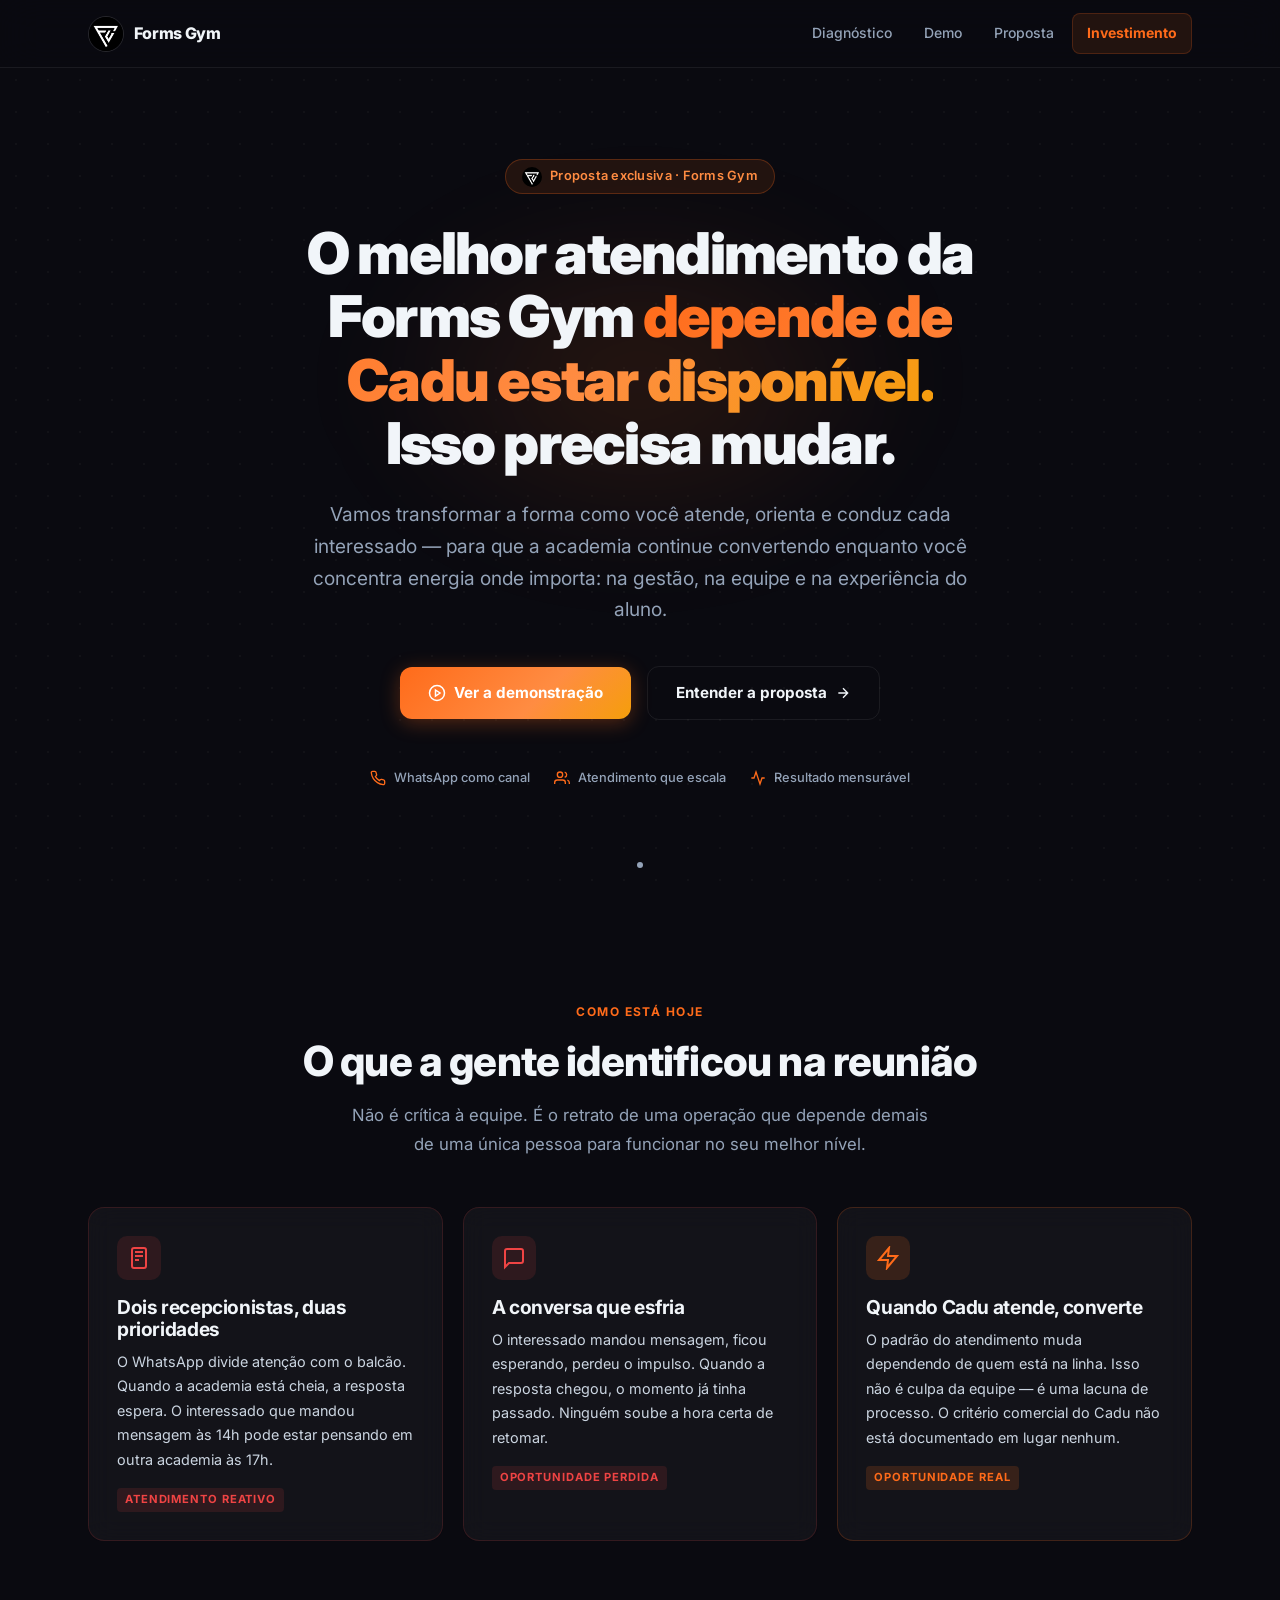
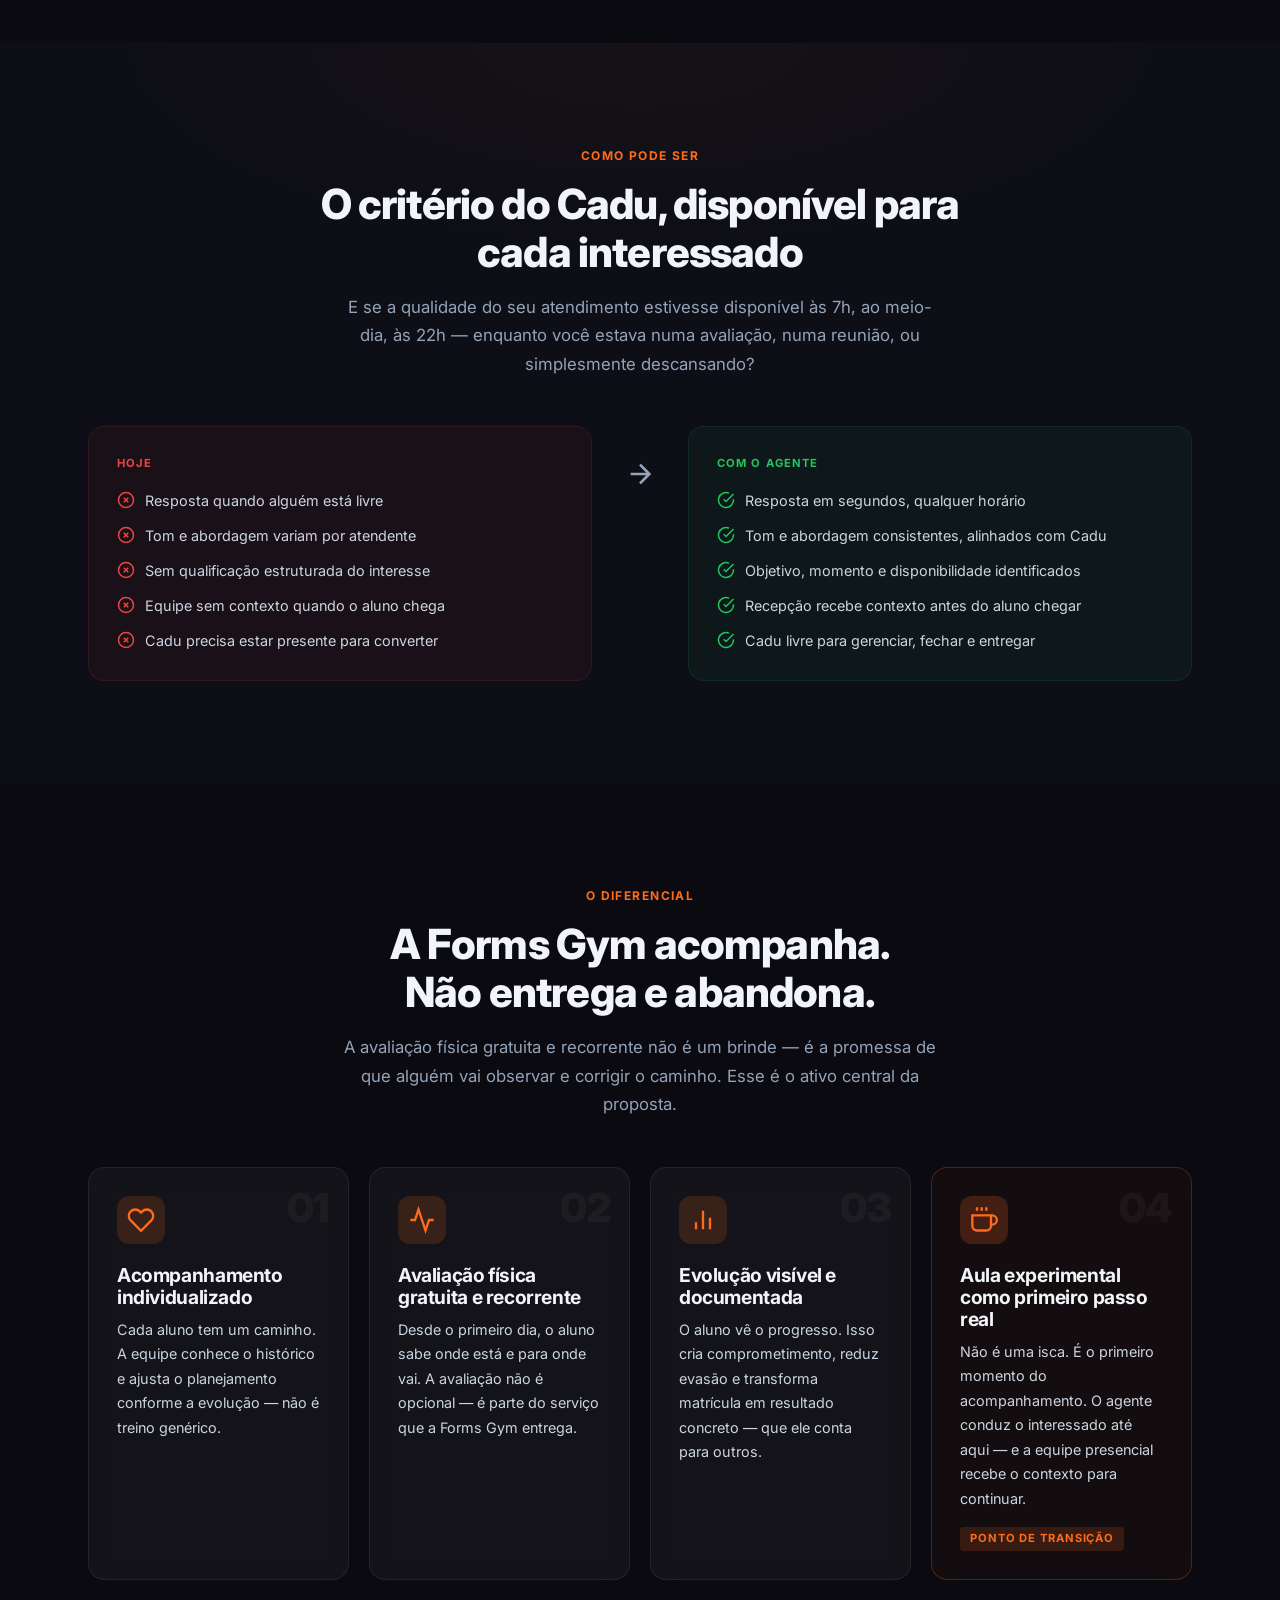
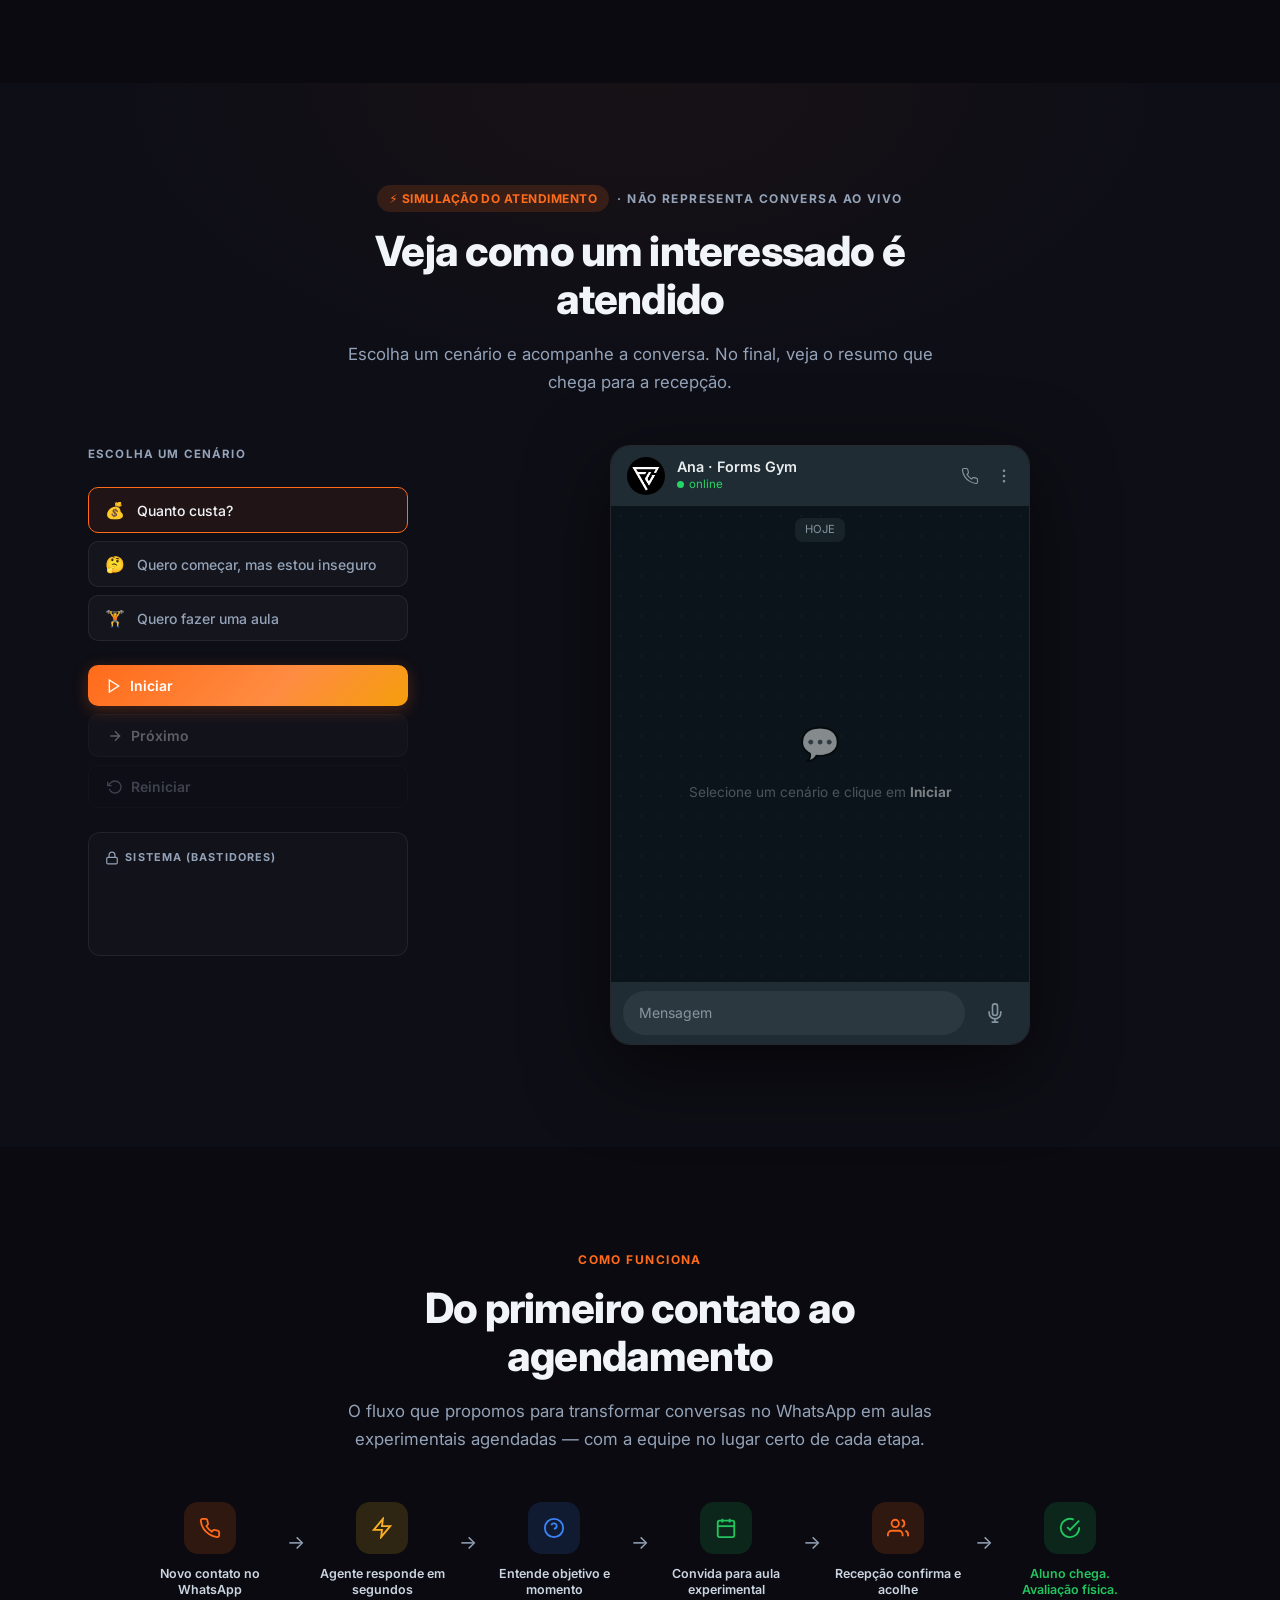
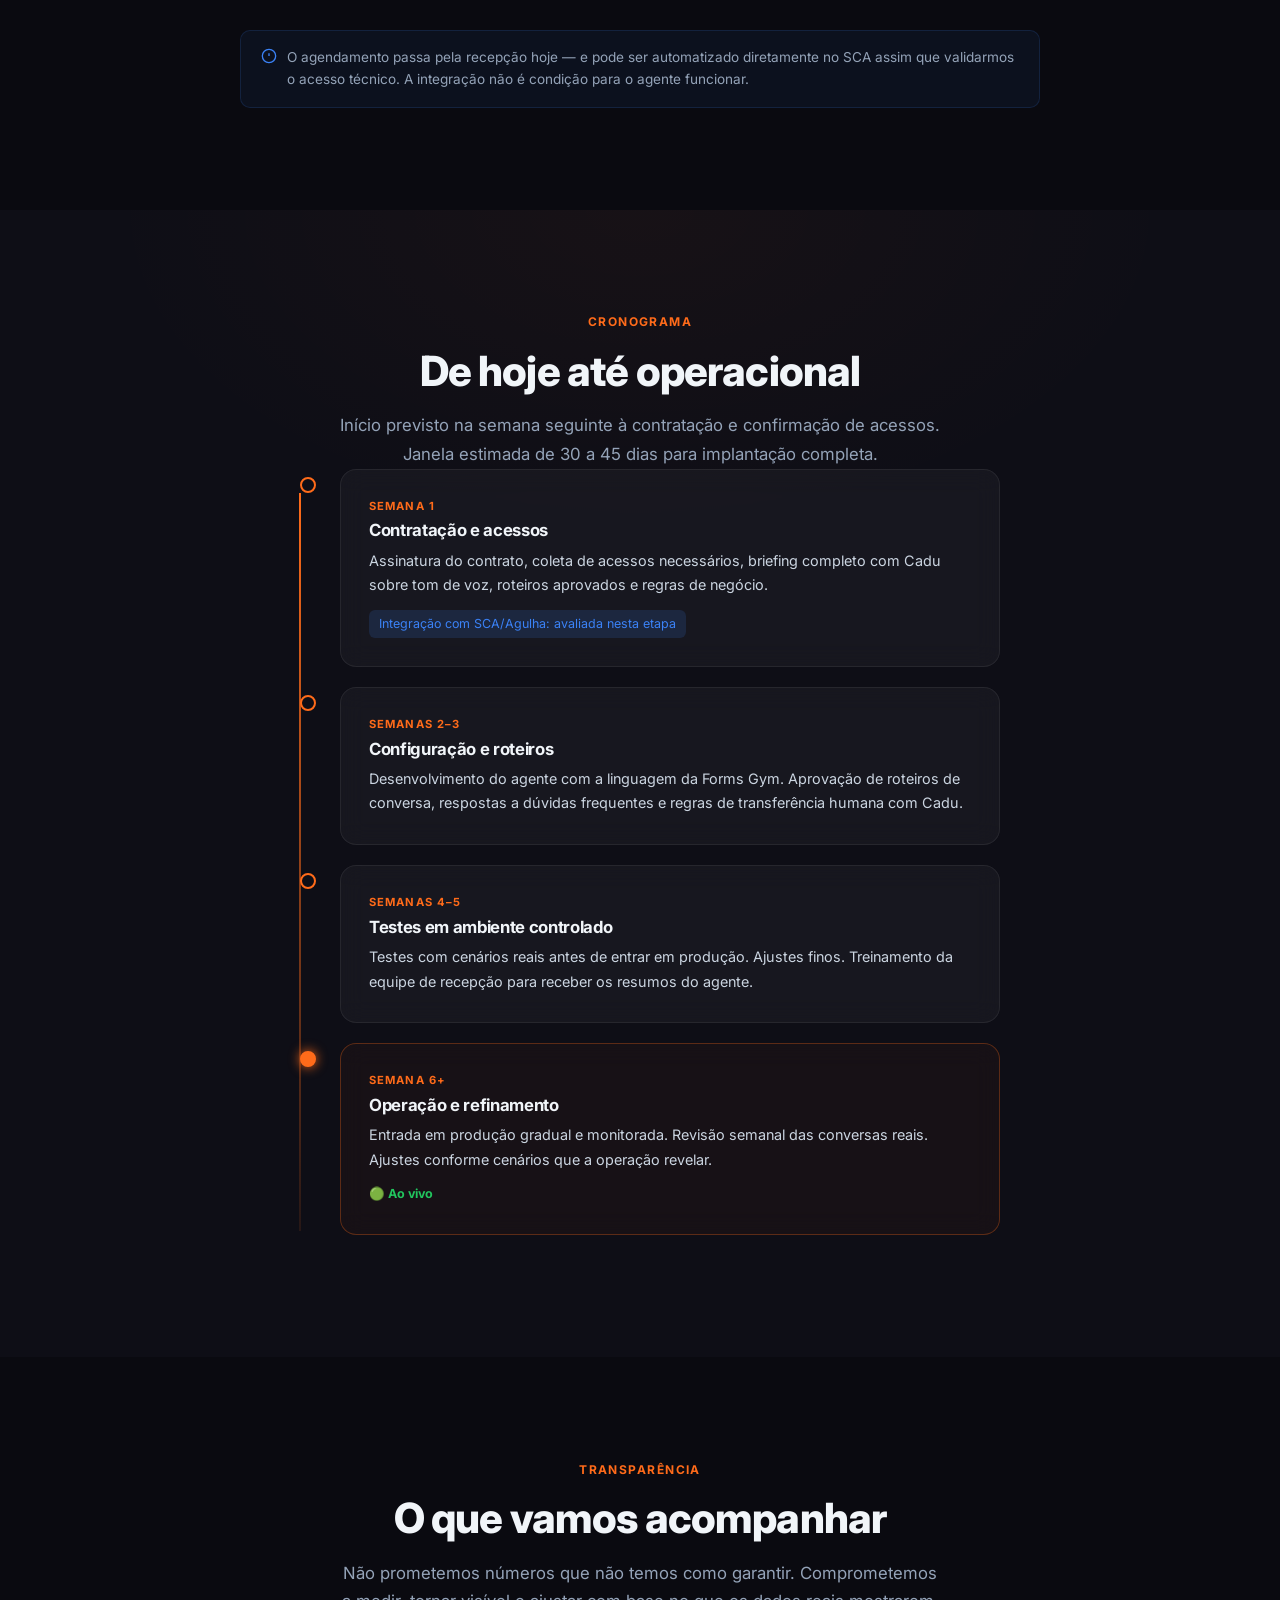
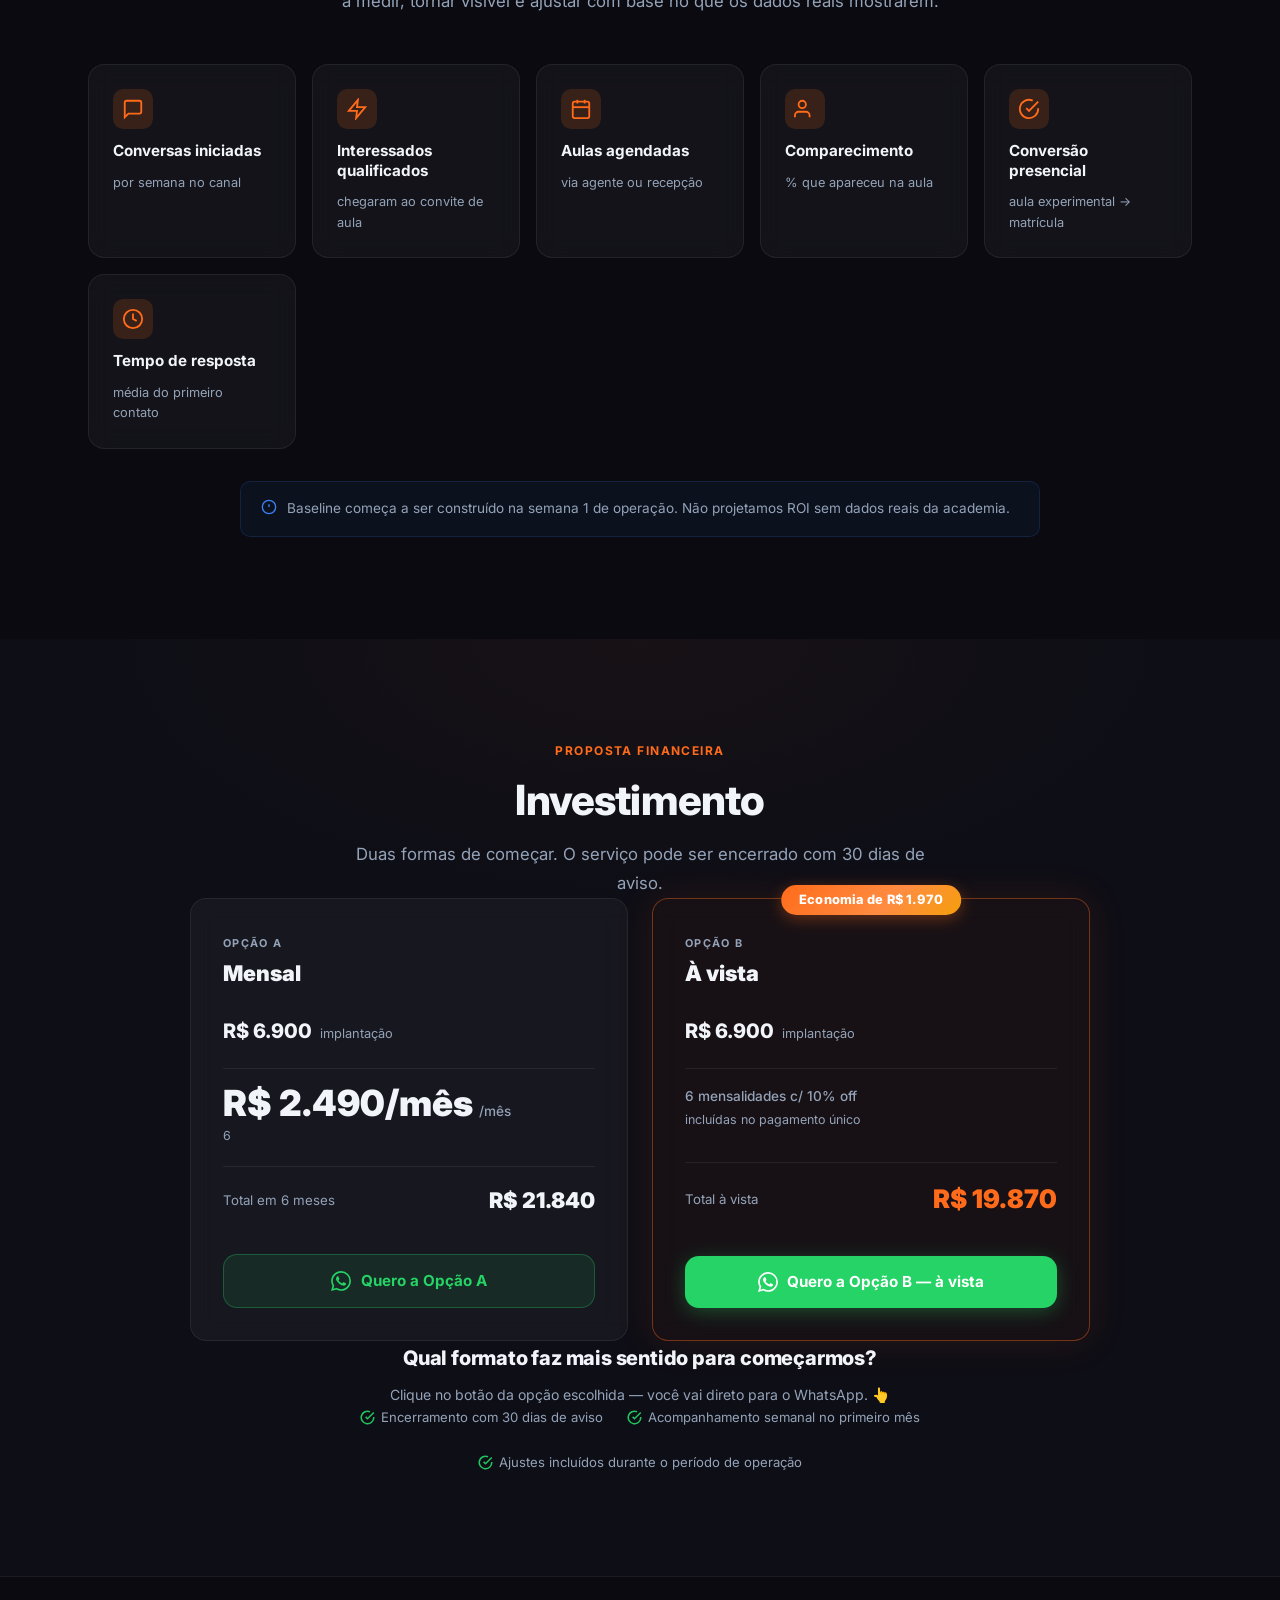
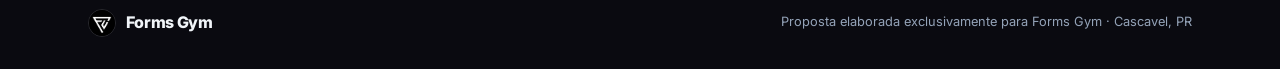
==== index.html @ cc251363 "feat: proposta comercial Forms Gym — landing page com demo interativa e modo apresentador" ====
<!DOCTYPE html>
<html lang="pt-BR">
<head>
  <meta charset="UTF-8">
  <meta name="viewport" content="width=device-width, initial-scale=1.0">
  <title>Forms Gym — Atendimento Inteligente no WhatsApp</title>
  <link rel="preconnect" href="https://fonts.googleapis.com">
  <link rel="preconnect" href="https://fonts.gstatic.com" crossorigin>
  <link href="https://fonts.googleapis.com/css2?family=Inter:wght@400;500;600;700;800;900&display=swap" rel="stylesheet">
  <link rel="stylesheet" href="style.css">
</head>
<body>

<!-- ───────────── PRESENTER PANEL ───────────── -->
<aside id="presenter-panel" aria-label="Notas do apresentador" role="complementary">
  <div class="presenter-header">
    <span class="presenter-badge">Modo Apresentador</span>
    <kbd>P</kbd> para fechar
  </div>
  <div class="presenter-body">
    <div class="pnote" data-section="hero">
      <h4>Hero</h4>
      <p>Deixe Cadu ler em silêncio. A abertura deve provocar reconhecimento, não desconforto. Se ele concordar com a cabeça, avance. Se ele franzir o cenho, pergunte: "Isso não soa familiar?"</p>
    </div>
    <div class="pnote" data-section="diagnostico">
      <h4>Diagnóstico</h4>
      <p>Não aponte falha na equipe — aponte dependência sistêmica. Pergunte: <em>"Quando você não está, como o WhatsApp costuma ser respondido?"</em></p>
    </div>
    <div class="pnote" data-section="visao">
      <h4>Visão</h4>
      <p>Mostre o contraste. Diga: <em>"Isso é o que acontece hoje. E é o que propomos colocar no lugar."</em> Pause antes de rolar para baixo.</p>
    </div>
    <div class="pnote" data-section="metodo">
      <h4>Método Forms Gym</h4>
      <p>Reforce o diferencial que ele próprio mencionou: "pegar na mão". Diga: <em>"A avaliação física gratuita é um ponto que muito diferencia vocês. A demo vai mostrar como isso aparece no atendimento."</em></p>
    </div>
    <div class="pnote" data-section="demo">
      <h4>Demo Interativa</h4>
      <p>Peça a Cadu para escolher o cenário. Deixe ele clicar em "Iniciar". Use "Próximo" para avançar no ritmo da conversa. Ao final, mostre o painel de resumo e explique: <em>"Isso é o que chega para a recepcionista."</em></p>
    </div>
    <div class="pnote" data-section="operacao">
      <h4>Operação</h4>
      <p>Deixe claro: o agendamento confirmatório ainda passa pela equipe hoje. A integração com SCA vem depois da validação técnica. Não prometa automação antes de verificar os acessos.</p>
    </div>
    <div class="pnote" data-section="implementacao">
      <h4>Implementação</h4>
      <p>Mostre que há um processo, não uma promessa vaga. Se Cadu perguntar sobre prazo, reforce: <em>"Início previsto para a semana seguinte à contratação e acessos confirmados."</em></p>
    </div>
    <div class="pnote" data-section="medicao">
      <h4>Medição</h4>
      <p>Diga: <em>"A gente não inventa baseline. Começamos a construir os dados na semana 1 de operação. O que importa é que você vai enxergar o movimento."</em></p>
    </div>
    <div class="pnote" data-section="investimento">
      <h4>Investimento</h4>
      <p>Apresente as duas opções e PARE. Deixe Cadu escolher. Não empurre a opção B se ele não tiver inclinação. A pergunta de fechamento está na tela — deixe ela trabalhar. Não adicione palavras.</p>
    </div>
  </div>
</aside>

<!-- ───────────── NAV ───────────── -->
<nav id="main-nav" role="navigation" aria-label="Navegação principal">
  <div class="nav-inner">
    <a href="#hero" class="nav-logo" aria-label="Forms Gym">
      <img src="formsgym-logo.jpg" alt="Forms Gym" class="logo-img">
      <span class="logo-name">Forms Gym</span>
    </a>
    <ul class="nav-links">
      <li><a href="#diagnostico">Diagnóstico</a></li>
      <li><a href="#demo">Demo</a></li>
      <li><a href="#operacao">Proposta</a></li>
      <li><a href="#investimento" class="nav-cta">Investimento</a></li>
    </ul>
    <!-- presenter toggle removed; accessible via ?backstage=1 -->
  </div>
</nav>

<!-- ───────────── HERO ───────────── -->
<section id="hero" class="section-hero">
  <div class="hero-bg-grid" aria-hidden="true"></div>
  <div class="hero-glow" aria-hidden="true"></div>
  <div class="container">
    <div class="hero-content reveal">
      <div class="hero-pill">
        <img src="formsgym-logo.jpg" alt="" class="pill-logo" aria-hidden="true">
        Proposta exclusiva · Forms Gym
      </div>
      <h1 class="hero-title">
        O melhor atendimento da Forms Gym
        <span class="text-gradient">depende de Cadu estar disponível.</span>
        <br>Isso precisa mudar.
      </h1>
      <p class="hero-subtitle">
        Vamos transformar a forma como você atende, orienta e conduz cada interessado — para que a academia continue convertendo enquanto você concentra energia onde importa: na gestão, na equipe e na experiência do aluno.
      </p>
      <div class="hero-actions">
        <a href="#demo" class="btn btn-primary">
          <svg width="18" height="18" viewBox="0 0 24 24" fill="none" stroke="currentColor" stroke-width="2" aria-hidden="true"><circle cx="12" cy="12" r="10"/><polygon points="10,8 16,12 10,16"/></svg>
          Ver a demonstração
        </a>
        <a href="#operacao" class="btn btn-ghost">
          Entender a proposta
          <svg width="16" height="16" viewBox="0 0 24 24" fill="none" stroke="currentColor" stroke-width="2" aria-hidden="true"><path d="M5 12h14M12 5l7 7-7 7"/></svg>
        </a>
      </div>
      <div class="hero-trust">
        <div class="trust-item">
          <svg width="16" height="16" viewBox="0 0 24 24" fill="none" stroke="currentColor" stroke-width="2" aria-hidden="true"><path d="M22 16.92v3a2 2 0 01-2.18 2 19.79 19.79 0 01-8.63-3.07A19.5 19.5 0 015 12.84a19.79 19.79 0 01-3.07-8.67A2 2 0 014.11 2h3a2 2 0 012 1.72 12.84 12.84 0 00.7 2.81 2 2 0 01-.45 2.11L8.09 9.91a16 16 0 006 6l1.27-1.27a2 2 0 012.11-.45 12.84 12.84 0 002.81.7A2 2 0 0122 16.92z"/></svg>
          WhatsApp como canal
        </div>
        <div class="trust-item">
          <svg width="16" height="16" viewBox="0 0 24 24" fill="none" stroke="currentColor" stroke-width="2" aria-hidden="true"><path d="M17 21v-2a4 4 0 00-4-4H5a4 4 0 00-4 4v2"/><circle cx="9" cy="7" r="4"/><path d="M23 21v-2a4 4 0 00-3-3.87M16 3.13a4 4 0 010 7.75"/></svg>
          Atendimento que escala
        </div>
        <div class="trust-item">
          <svg width="16" height="16" viewBox="0 0 24 24" fill="none" stroke="currentColor" stroke-width="2" aria-hidden="true"><polyline points="22 12 18 12 15 21 9 3 6 12 2 12"/></svg>
          Resultado mensurável
        </div>
      </div>
    </div>
  </div>
  <a href="#diagnostico" class="scroll-indicator" aria-label="Rolar para próxima seção">
    <span class="scroll-dot"></span>
  </a>
</section>

<!-- ───────────── DIAGNÓSTICO ───────────── -->
<section id="diagnostico" class="section">
  <div class="container">
    <div class="section-header reveal">
      <div class="section-label">Como está hoje</div>
      <h2>O que a gente identificou na reunião</h2>
      <p class="section-sub">Não é crítica à equipe. É o retrato de uma operação que depende demais de uma única pessoa para funcionar no seu melhor nível.</p>
    </div>
    <div class="cards-grid-3 mt-12">
      <div class="glass-card card-pain reveal">
        <div class="card-icon card-icon-warn">
          <svg width="24" height="24" viewBox="0 0 24 24" fill="none" stroke="currentColor" stroke-width="2" aria-hidden="true"><rect x="5" y="2" width="14" height="20" rx="2"/><path d="M12 18h.01"/><path d="M8 6h8M8 10h8M8 14h4"/></svg>
        </div>
        <h3>Dois recepcionistas, duas prioridades</h3>
        <p>O WhatsApp divide atenção com o balcão. Quando a academia está cheia, a resposta espera. O interessado que mandou mensagem às 14h pode estar pensando em outra academia às 17h.</p>
        <div class="card-signal">Atendimento reativo</div>
      </div>
      <div class="glass-card card-pain reveal" style="--reveal-delay: 0.1s">
        <div class="card-icon card-icon-warn">
          <svg width="24" height="24" viewBox="0 0 24 24" fill="none" stroke="currentColor" stroke-width="2" aria-hidden="true"><path d="M21 15a2 2 0 01-2 2H7l-4 4V5a2 2 0 012-2h14a2 2 0 012 2z"/></svg>
        </div>
        <h3>A conversa que esfria</h3>
        <p>O interessado mandou mensagem, ficou esperando, perdeu o impulso. Quando a resposta chegou, o momento já tinha passado. Ninguém soube a hora certa de retomar.</p>
        <div class="card-signal">Oportunidade perdida</div>
      </div>
      <div class="glass-card card-highlight reveal" style="--reveal-delay: 0.2s">
        <div class="card-icon card-icon-energy">
          <svg width="24" height="24" viewBox="0 0 24 24" fill="none" stroke="currentColor" stroke-width="2" aria-hidden="true"><polygon points="13 2 3 14 12 14 11 22 21 10 12 10 13 2"/></svg>
        </div>
        <h3>Quando Cadu atende, converte</h3>
        <p>O padrão do atendimento muda dependendo de quem está na linha. Isso não é culpa da equipe — é uma lacuna de processo. O critério comercial do Cadu não está documentado em lugar nenhum.</p>
        <div class="card-signal card-signal-energy">Oportunidade real</div>
      </div>
    </div>
  </div>
</section>

<!-- ───────────── VISÃO DESEJADA ───────────── -->
<section id="visao" class="section section-alt">
  <div class="container">
    <div class="section-header reveal">
      <div class="section-label">Como pode ser</div>
      <h2>O critério do Cadu, disponível para cada interessado</h2>
      <p class="section-sub">E se a qualidade do seu atendimento estivesse disponível às 7h, ao meio-dia, às 22h — enquanto você estava numa avaliação, numa reunião, ou simplesmente descansando?</p>
    </div>
    <div class="before-after reveal mt-12">
      <div class="ba-col ba-before">
        <div class="ba-label ba-label-before">Hoje</div>
        <ul class="ba-list">
          <li>
            <svg class="ba-icon-x" width="18" height="18" viewBox="0 0 24 24" fill="none" stroke="currentColor" stroke-width="2"><circle cx="12" cy="12" r="10"/><path d="M15 9l-6 6M9 9l6 6"/></svg>
            Resposta quando alguém está livre
          </li>
          <li>
            <svg class="ba-icon-x" width="18" height="18" viewBox="0 0 24 24" fill="none" stroke="currentColor" stroke-width="2"><circle cx="12" cy="12" r="10"/><path d="M15 9l-6 6M9 9l6 6"/></svg>
            Tom e abordagem variam por atendente
          </li>
          <li>
            <svg class="ba-icon-x" width="18" height="18" viewBox="0 0 24 24" fill="none" stroke="currentColor" stroke-width="2"><circle cx="12" cy="12" r="10"/><path d="M15 9l-6 6M9 9l6 6"/></svg>
            Sem qualificação estruturada do interesse
          </li>
          <li>
            <svg class="ba-icon-x" width="18" height="18" viewBox="0 0 24 24" fill="none" stroke="currentColor" stroke-width="2"><circle cx="12" cy="12" r="10"/><path d="M15 9l-6 6M9 9l6 6"/></svg>
            Equipe sem contexto quando o aluno chega
          </li>
          <li>
            <svg class="ba-icon-x" width="18" height="18" viewBox="0 0 24 24" fill="none" stroke="currentColor" stroke-width="2"><circle cx="12" cy="12" r="10"/><path d="M15 9l-6 6M9 9l6 6"/></svg>
            Cadu precisa estar presente para converter
          </li>
        </ul>
      </div>
      <div class="ba-divider" aria-hidden="true">
        <svg width="32" height="32" viewBox="0 0 24 24" fill="none" stroke="currentColor" stroke-width="2"><path d="M5 12h14M12 5l7 7-7 7"/></svg>
      </div>
      <div class="ba-col ba-after">
        <div class="ba-label ba-label-after">Com o agente</div>
        <ul class="ba-list">
          <li>
            <svg class="ba-icon-check" width="18" height="18" viewBox="0 0 24 24" fill="none" stroke="currentColor" stroke-width="2"><path d="M22 11.08V12a10 10 0 11-5.93-9.14"/><polyline points="22 4 12 14.01 9 11.01"/></svg>
            Resposta em segundos, qualquer horário
          </li>
          <li>
            <svg class="ba-icon-check" width="18" height="18" viewBox="0 0 24 24" fill="none" stroke="currentColor" stroke-width="2"><path d="M22 11.08V12a10 10 0 11-5.93-9.14"/><polyline points="22 4 12 14.01 9 11.01"/></svg>
            Tom e abordagem consistentes, alinhados com Cadu
          </li>
          <li>
            <svg class="ba-icon-check" width="18" height="18" viewBox="0 0 24 24" fill="none" stroke="currentColor" stroke-width="2"><path d="M22 11.08V12a10 10 0 11-5.93-9.14"/><polyline points="22 4 12 14.01 9 11.01"/></svg>
            Objetivo, momento e disponibilidade identificados
          </li>
          <li>
            <svg class="ba-icon-check" width="18" height="18" viewBox="0 0 24 24" fill="none" stroke="currentColor" stroke-width="2"><path d="M22 11.08V12a10 10 0 11-5.93-9.14"/><polyline points="22 4 12 14.01 9 11.01"/></svg>
            Recepção recebe contexto antes do aluno chegar
          </li>
          <li>
            <svg class="ba-icon-check" width="18" height="18" viewBox="0 0 24 24" fill="none" stroke="currentColor" stroke-width="2"><path d="M22 11.08V12a10 10 0 11-5.93-9.14"/><polyline points="22 4 12 14.01 9 11.01"/></svg>
            Cadu livre para gerenciar, fechar e entregar
          </li>
        </ul>
      </div>
    </div>
  </div>
</section>

<!-- ───────────── MÉTODO FORMS GYM ───────────── -->
<section id="metodo" class="section">
  <div class="container">
    <div class="section-header reveal">
      <div class="section-label">O diferencial</div>
      <h2>A Forms Gym acompanha.<br>Não entrega e abandona.</h2>
      <p class="section-sub">A avaliação física gratuita e recorrente não é um brinde — é a promessa de que alguém vai observar e corrigir o caminho. Esse é o ativo central da proposta.</p>
    </div>
    <div class="cards-grid-4 mt-12">
      <div class="glass-card method-card reveal">
        <div class="method-number">01</div>
        <div class="method-icon">
          <svg width="28" height="28" viewBox="0 0 24 24" fill="none" stroke="currentColor" stroke-width="2" aria-hidden="true"><path d="M20.84 4.61a5.5 5.5 0 00-7.78 0L12 5.67l-1.06-1.06a5.5 5.5 0 00-7.78 7.78l1.06 1.06L12 21.23l7.78-7.78 1.06-1.06a5.5 5.5 0 000-7.78z"/></svg>
        </div>
        <h3>Acompanhamento individualizado</h3>
        <p>Cada aluno tem um caminho. A equipe conhece o histórico e ajusta o planejamento conforme a evolução — não é treino genérico.</p>
      </div>
      <div class="glass-card method-card reveal" style="--reveal-delay: 0.1s">
        <div class="method-number">02</div>
        <div class="method-icon">
          <svg width="28" height="28" viewBox="0 0 24 24" fill="none" stroke="currentColor" stroke-width="2" aria-hidden="true"><polyline points="22 12 18 12 15 21 9 3 6 12 2 12"/></svg>
        </div>
        <h3>Avaliação física gratuita e recorrente</h3>
        <p>Desde o primeiro dia, o aluno sabe onde está e para onde vai. A avaliação não é opcional — é parte do serviço que a Forms Gym entrega.</p>
      </div>
      <div class="glass-card method-card reveal" style="--reveal-delay: 0.2s">
        <div class="method-number">03</div>
        <div class="method-icon">
          <svg width="28" height="28" viewBox="0 0 24 24" fill="none" stroke="currentColor" stroke-width="2" aria-hidden="true"><line x1="18" y1="20" x2="18" y2="10"/><line x1="12" y1="20" x2="12" y2="4"/><line x1="6" y1="20" x2="6" y2="14"/></svg>
        </div>
        <h3>Evolução visível e documentada</h3>
        <p>O aluno vê o progresso. Isso cria comprometimento, reduz evasão e transforma matrícula em resultado concreto — que ele conta para outros.</p>
      </div>
      <div class="glass-card method-card method-card-featured reveal" style="--reveal-delay: 0.3s">
        <div class="method-number">04</div>
        <div class="method-icon">
          <svg width="28" height="28" viewBox="0 0 24 24" fill="none" stroke="currentColor" stroke-width="2" aria-hidden="true"><path d="M18 8h1a4 4 0 010 8h-1"/><path d="M2 8h16v9a4 4 0 01-4 4H6a4 4 0 01-4-4V8z"/><line x1="6" y1="1" x2="6" y2="4"/><line x1="10" y1="1" x2="10" y2="4"/><line x1="14" y1="1" x2="14" y2="4"/></svg>
        </div>
        <h3>Aula experimental como primeiro passo real</h3>
        <p>Não é uma isca. É o primeiro momento do acompanhamento. O agente conduz o interessado até aqui — e a equipe presencial recebe o contexto para continuar.</p>
        <div class="method-tag">Ponto de transição</div>
      </div>
    </div>
  </div>
</section>

<!-- ───────────── DEMO INTERATIVA ───────────── -->
<section id="demo" class="section section-alt">
  <div class="container">
    <div class="section-header reveal">
      <div class="section-label demo-label">
        <span class="demo-badge">⚡ Simulação do atendimento</span>
        <span class="demo-disclaimer">· não representa conversa ao vivo</span>
      </div>
      <h2>Veja como um interessado é atendido</h2>
      <p class="section-sub">Escolha um cenário e acompanhe a conversa. No final, veja o resumo que chega para a recepção.</p>
    </div>

    <div class="demo-wrapper reveal mt-12">
      <!-- Left: Controls -->
      <div class="demo-controls">
        <div class="demo-scenarios-label">Escolha um cenário</div>
        <div class="demo-scenario-tabs" role="tablist" aria-label="Cenários de demonstração">
          <button class="scenario-tab active" data-scenario="preco" role="tab" aria-selected="true" aria-controls="chat-area">
            <span class="tab-icon">💰</span>
            <span class="tab-text">Quanto custa?</span>
          </button>
          <button class="scenario-tab" data-scenario="inseguro" role="tab" aria-selected="false" aria-controls="chat-area">
            <span class="tab-icon">🤔</span>
            <span class="tab-text">Quero começar, mas estou inseguro</span>
          </button>
          <button class="scenario-tab" data-scenario="aula" role="tab" aria-selected="false" aria-controls="chat-area">
            <span class="tab-icon">🏋️</span>
            <span class="tab-text">Quero fazer uma aula</span>
          </button>
        </div>

        <div class="demo-play-controls">
          <button id="btn-play" class="demo-btn demo-btn-primary" aria-label="Iniciar demonstração">
            <svg width="16" height="16" viewBox="0 0 24 24" fill="none" stroke="currentColor" stroke-width="2" aria-hidden="true"><polygon points="5 3 19 12 5 21 5 3"/></svg>
            Iniciar
          </button>
          <button id="btn-step" class="demo-btn demo-btn-secondary" aria-label="Próxima mensagem" disabled>
            <svg width="16" height="16" viewBox="0 0 24 24" fill="none" stroke="currentColor" stroke-width="2" aria-hidden="true"><path d="M5 12h14M12 5l7 7-7 7"/></svg>
            Próximo
          </button>
          <button id="btn-reset" class="demo-btn demo-btn-ghost" aria-label="Reiniciar demonstração" disabled>
            <svg width="16" height="16" viewBox="0 0 24 24" fill="none" stroke="currentColor" stroke-width="2" aria-hidden="true"><polyline points="1 4 1 10 7 10"/><path d="M3.51 15a9 9 0 102.13-9.36L1 10"/></svg>
            Reiniciar
          </button>
        </div>

        <!-- Backstage tags -->
        <div class="backstage-panel">
          <div class="backstage-title">
            <svg width="14" height="14" viewBox="0 0 24 24" fill="none" stroke="currentColor" stroke-width="2" aria-hidden="true"><rect x="3" y="11" width="18" height="11" rx="2"/><path d="M7 11V7a5 5 0 0110 0v4"/></svg>
            Sistema (bastidores)
          </div>
          <div id="backstage-tags" class="backstage-tags" aria-live="polite"></div>
        </div>
      </div>

      <!-- Right: Phone mockup -->
      <div class="demo-phone-wrapper">
        <div class="demo-phone" role="region" id="chat-area" aria-label="Conversa simulada">
          <!-- WhatsApp Header -->
          <div class="wa-header">
            <div class="wa-avatar wa-avatar-logo" aria-hidden="true">
            <img src="formsgym-logo.jpg" alt="" class="wa-avatar-img">
          </div>
            <div class="wa-info">
              <div class="wa-name">Ana · Forms Gym</div>
              <div class="wa-status">
                <span class="wa-online-dot" aria-hidden="true"></span>
                online
              </div>
            </div>
            <div class="wa-actions" aria-hidden="true">
              <svg width="18" height="18" viewBox="0 0 24 24" fill="none" stroke="currentColor" stroke-width="1.5"><path d="M22 16.92v3a2 2 0 01-2.18 2 19.79 19.79 0 01-8.63-3.07A19.5 19.5 0 015 12.84a19.79 19.79 0 01-3.07-8.67A2 2 0 014.11 2h3a2 2 0 012 1.72 12.84 12.84 0 00.7 2.81 2 2 0 01-.45 2.11L8.09 9.91a16 16 0 006 6l1.27-1.27a2 2 0 012.11-.45 12.84 12.84 0 002.81.7A2 2 0 0122 16.92z"/></svg>
              <svg width="18" height="18" viewBox="0 0 24 24" fill="none" stroke="currentColor" stroke-width="1.5"><circle cx="12" cy="5" r="1"/><circle cx="12" cy="12" r="1"/><circle cx="12" cy="19" r="1"/></svg>
            </div>
          </div>

          <!-- Chat Area -->
          <div class="wa-chat" id="wa-chat-messages" aria-live="polite" aria-atomic="false">
            <div class="wa-date-divider">
              <span>HOJE</span>
            </div>
            <!-- Messages injected by JS -->
            <div class="wa-empty-state" id="wa-empty">
              <div class="wa-empty-icon" aria-hidden="true">💬</div>
              <p>Selecione um cenário e clique em <strong>Iniciar</strong></p>
            </div>
          </div>

          <!-- Input Area -->
          <div class="wa-input-bar" aria-hidden="true">
            <div class="wa-input-inner">
              <span class="wa-input-placeholder">Mensagem</span>
            </div>
            <div class="wa-mic-btn">
              <svg width="20" height="20" viewBox="0 0 24 24" fill="none" stroke="currentColor" stroke-width="2"><path d="M12 1a3 3 0 00-3 3v8a3 3 0 006 0V4a3 3 0 00-3-3z"/><path d="M19 10v2a7 7 0 01-14 0v-2M12 19v4M8 23h8"/></svg>
            </div>
          </div>
        </div>
      </div>
    </div>

    <!-- Summary Panel (appears at end) -->
    <div id="demo-summary" class="demo-summary" aria-live="polite" hidden>
      <div class="summary-header">
        <svg width="20" height="20" viewBox="0 0 24 24" fill="none" stroke="currentColor" stroke-width="2" aria-hidden="true"><path d="M14 2H6a2 2 0 00-2 2v16a2 2 0 002 2h12a2 2 0 002-2V8z"/><polyline points="14 2 14 8 20 8"/><line x1="16" y1="13" x2="8" y2="13"/><line x1="16" y1="17" x2="8" y2="17"/><polyline points="10 9 9 9 8 9"/></svg>
        Resumo para a equipe
      </div>
      <div id="summary-content" class="summary-content"></div>
      <div class="summary-note">
        Esta ficha chega para a recepção antes do interessado aparecer na academia.
      </div>
    </div>

  </div>
</section>

<!-- ───────────── OPERAÇÃO PROPOSTA ───────────── -->
<section id="operacao" class="section">
  <div class="container">
    <div class="section-header reveal">
      <div class="section-label">Como funciona</div>
      <h2>Do primeiro contato ao agendamento</h2>
      <p class="section-sub">O fluxo que propomos para transformar conversas no WhatsApp em aulas experimentais agendadas — com a equipe no lugar certo de cada etapa.</p>
    </div>

    <div class="flow-pipeline reveal mt-12">
      <div class="flow-step">
        <div class="flow-icon flow-icon-primary">
          <svg width="22" height="22" viewBox="0 0 24 24" fill="none" stroke="currentColor" stroke-width="2" aria-hidden="true"><path d="M22 16.92v3a2 2 0 01-2.18 2 19.79 19.79 0 01-8.63-3.07A19.5 19.5 0 015 12.84a19.79 19.79 0 01-3.07-8.67A2 2 0 014.11 2h3a2 2 0 012 1.72 12.84 12.84 0 00.7 2.81 2 2 0 01-.45 2.11L8.09 9.91a16 16 0 006 6l1.27-1.27a2 2 0 012.11-.45 12.84 12.84 0 002.81.7A2 2 0 0122 16.92z"/></svg>
        </div>
        <div class="flow-label">Novo contato no WhatsApp</div>
      </div>
      <div class="flow-arrow" aria-hidden="true">→</div>
      <div class="flow-step">
        <div class="flow-icon flow-icon-energy">
          <svg width="22" height="22" viewBox="0 0 24 24" fill="none" stroke="currentColor" stroke-width="2" aria-hidden="true"><polygon points="13 2 3 14 12 14 11 22 21 10 12 10 13 2"/></svg>
        </div>
        <div class="flow-label">Agente responde em segundos</div>
      </div>
      <div class="flow-arrow" aria-hidden="true">→</div>
      <div class="flow-step">
        <div class="flow-icon flow-icon-blue">
          <svg width="22" height="22" viewBox="0 0 24 24" fill="none" stroke="currentColor" stroke-width="2" aria-hidden="true"><circle cx="12" cy="12" r="10"/><path d="M9.09 9a3 3 0 015.83 1c0 2-3 3-3 3M12 17h.01"/></svg>
        </div>
        <div class="flow-label">Entende objetivo e momento</div>
      </div>
      <div class="flow-arrow" aria-hidden="true">→</div>
      <div class="flow-step">
        <div class="flow-icon flow-icon-green">
          <svg width="22" height="22" viewBox="0 0 24 24" fill="none" stroke="currentColor" stroke-width="2" aria-hidden="true"><rect x="3" y="4" width="18" height="18" rx="2"/><line x1="16" y1="2" x2="16" y2="6"/><line x1="8" y1="2" x2="8" y2="6"/><line x1="3" y1="10" x2="21" y2="10"/><path d="M8 14h.01M12 14h.01M16 14h.01M8 18h.01M12 18h.01"/></svg>
        </div>
        <div class="flow-label">Convida para aula experimental</div>
      </div>
      <div class="flow-arrow" aria-hidden="true">→</div>
      <div class="flow-step">
        <div class="flow-icon flow-icon-primary">
          <svg width="22" height="22" viewBox="0 0 24 24" fill="none" stroke="currentColor" stroke-width="2" aria-hidden="true"><path d="M17 21v-2a4 4 0 00-4-4H5a4 4 0 00-4 4v2"/><circle cx="9" cy="7" r="4"/><path d="M23 21v-2a4 4 0 00-3-3.87M16 3.13a4 4 0 010 7.75"/></svg>
        </div>
        <div class="flow-label">Recepção confirma e acolhe</div>
      </div>
      <div class="flow-arrow" aria-hidden="true">→</div>
      <div class="flow-step flow-step-final">
        <div class="flow-icon flow-icon-green">
          <svg width="22" height="22" viewBox="0 0 24 24" fill="none" stroke="currentColor" stroke-width="2" aria-hidden="true"><path d="M22 11.08V12a10 10 0 11-5.93-9.14"/><polyline points="22 4 12 14.01 9 11.01"/></svg>
        </div>
        <div class="flow-label">Aluno chega. Avaliação física.</div>
      </div>
    </div>

    <div class="operacao-nota reveal mt-8">
      <svg width="16" height="16" viewBox="0 0 24 24" fill="none" stroke="currentColor" stroke-width="2" aria-hidden="true"><circle cx="12" cy="12" r="10"/><line x1="12" y1="8" x2="12" y2="12"/><line x1="12" y1="16" x2="12.01" y2="16"/></svg>
      <span>O agendamento passa pela recepção hoje — e pode ser automatizado diretamente no SCA assim que validarmos o acesso técnico. A integração não é condição para o agente funcionar.</span>
    </div>
  </div>
</section>

<!-- ───────────── IMPLEMENTAÇÃO ───────────── -->
<section id="implementacao" class="section section-alt">
  <div class="container">
    <div class="section-header reveal">
      <div class="section-label">Cronograma</div>
      <h2>De hoje até operacional</h2>
      <p class="section-sub">Início previsto na semana seguinte à contratação e confirmação de acessos. Janela estimada de 30 a 45 dias para implantação completa.</p>
    </div>

    <div class="timeline reveal mt-12">
      <div class="timeline-item">
        <div class="timeline-marker"></div>
        <div class="timeline-content glass-card">
          <div class="timeline-week">Semana 1</div>
          <h3>Contratação e acessos</h3>
          <p>Assinatura do contrato, coleta de acessos necessários, briefing completo com Cadu sobre tom de voz, roteiros aprovados e regras de negócio.</p>
          <div class="timeline-gate">Integração com SCA/Agulha: avaliada nesta etapa</div>
        </div>
      </div>
      <div class="timeline-item">
        <div class="timeline-marker"></div>
        <div class="timeline-content glass-card">
          <div class="timeline-week">Semanas 2–3</div>
          <h3>Configuração e roteiros</h3>
          <p>Desenvolvimento do agente com a linguagem da Forms Gym. Aprovação de roteiros de conversa, respostas a dúvidas frequentes e regras de transferência humana com Cadu.</p>
        </div>
      </div>
      <div class="timeline-item">
        <div class="timeline-marker"></div>
        <div class="timeline-content glass-card">
          <div class="timeline-week">Semanas 4–5</div>
          <h3>Testes em ambiente controlado</h3>
          <p>Testes com cenários reais antes de entrar em produção. Ajustes finos. Treinamento da equipe de recepção para receber os resumos do agente.</p>
        </div>
      </div>
      <div class="timeline-item timeline-item-final">
        <div class="timeline-marker timeline-marker-active"></div>
        <div class="timeline-content glass-card glass-card-featured">
          <div class="timeline-week">Semana 6+</div>
          <h3>Operação e refinamento</h3>
          <p>Entrada em produção gradual e monitorada. Revisão semanal das conversas reais. Ajustes conforme cenários que a operação revelar.</p>
          <div class="timeline-live-badge">🟢 Ao vivo</div>
        </div>
      </div>
    </div>
  </div>
</section>

<!-- ───────────── MEDIÇÃO ───────────── -->
<section id="medicao" class="section">
  <div class="container">
    <div class="section-header reveal">
      <div class="section-label">Transparência</div>
      <h2>O que vamos acompanhar</h2>
      <p class="section-sub">Não prometemos números que não temos como garantir. Comprometemos a medir, tornar visível e ajustar com base no que os dados reais mostrarem.</p>
    </div>

    <div class="metrics-grid reveal mt-12">
      <div class="metric-card glass-card">
        <div class="metric-icon">
          <svg width="22" height="22" viewBox="0 0 24 24" fill="none" stroke="currentColor" stroke-width="2" aria-hidden="true"><path d="M21 15a2 2 0 01-2 2H7l-4 4V5a2 2 0 012-2h14a2 2 0 012 2z"/></svg>
        </div>
        <div class="metric-label">Conversas iniciadas</div>
        <div class="metric-desc">por semana no canal</div>
      </div>
      <div class="metric-card glass-card">
        <div class="metric-icon">
          <svg width="22" height="22" viewBox="0 0 24 24" fill="none" stroke="currentColor" stroke-width="2" aria-hidden="true"><polygon points="13 2 3 14 12 14 11 22 21 10 12 10 13 2"/></svg>
        </div>
        <div class="metric-label">Interessados qualificados</div>
        <div class="metric-desc">chegaram ao convite de aula</div>
      </div>
      <div class="metric-card glass-card">
        <div class="metric-icon">
          <svg width="22" height="22" viewBox="0 0 24 24" fill="none" stroke="currentColor" stroke-width="2" aria-hidden="true"><rect x="3" y="4" width="18" height="18" rx="2"/><line x1="16" y1="2" x2="16" y2="6"/><line x1="8" y1="2" x2="8" y2="6"/><line x1="3" y1="10" x2="21" y2="10"/><path d="M8 14h.01M12 14h.01"/></svg>
        </div>
        <div class="metric-label">Aulas agendadas</div>
        <div class="metric-desc">via agente ou recepção</div>
      </div>
      <div class="metric-card glass-card">
        <div class="metric-icon">
          <svg width="22" height="22" viewBox="0 0 24 24" fill="none" stroke="currentColor" stroke-width="2" aria-hidden="true"><path d="M17 21v-2a4 4 0 00-4-4H5a4 4 0 00-4 4v2"/><circle cx="9" cy="7" r="4"/></svg>
        </div>
        <div class="metric-label">Comparecimento</div>
        <div class="metric-desc">% que apareceu na aula</div>
      </div>
      <div class="metric-card glass-card">
        <div class="metric-icon">
          <svg width="22" height="22" viewBox="0 0 24 24" fill="none" stroke="currentColor" stroke-width="2" aria-hidden="true"><path d="M22 11.08V12a10 10 0 11-5.93-9.14"/><polyline points="22 4 12 14.01 9 11.01"/></svg>
        </div>
        <div class="metric-label">Conversão presencial</div>
        <div class="metric-desc">aula experimental → matrícula</div>
      </div>
      <div class="metric-card glass-card">
        <div class="metric-icon">
          <svg width="22" height="22" viewBox="0 0 24 24" fill="none" stroke="currentColor" stroke-width="2" aria-hidden="true"><circle cx="12" cy="12" r="10"/><polyline points="12 6 12 12 16 14"/></svg>
        </div>
        <div class="metric-label">Tempo de resposta</div>
        <div class="metric-desc">média do primeiro contato</div>
      </div>
    </div>

    <div class="medicao-nota reveal mt-8">
      <svg width="16" height="16" viewBox="0 0 24 24" fill="none" stroke="currentColor" stroke-width="2" aria-hidden="true"><circle cx="12" cy="12" r="10"/><line x1="12" y1="8" x2="12" y2="12"/><line x1="12" y1="16" x2="12.01" y2="16"/></svg>
      <span>Baseline começa a ser construído na semana 1 de operação. Não projetamos ROI sem dados reais da academia.</span>
    </div>
  </div>
</section>

<!-- ───────────── INVESTIMENTO ───────────── -->
<section id="investimento" class="section section-alt">
  <div class="container">
    <div class="section-header reveal">
      <div class="section-label">Proposta financeira</div>
      <h2>Investimento</h2>
      <p class="section-sub">Duas formas de começar. O serviço pode ser encerrado com 30 dias de aviso.</p>
    </div>

    <div class="investment-grid reveal mt-12">

      <!-- Opção A -->
      <div class="invest-card glass-card" id="investment-a">
        <div class="invest-card-label">Opção A</div>
        <div class="invest-card-name">Mensal</div>
        <div class="invest-card-setup">
          <span class="invest-card-setup-value" id="val-setup">R$ 6.900</span>
          <span class="invest-card-setup-desc">implantação</span>
        </div>
        <div class="invest-card-divider"></div>
        <div class="invest-card-monthly-row">
          <span class="invest-card-monthly-value" id="val-monthly-a">R$ 2.490</span>
          <span class="invest-card-monthly-label">/mês</span>
        </div>
        <div class="invest-card-period" id="val-months">por 6 meses</div>
        <div class="invest-card-total-row">
          <span class="invest-card-total-label">Total em 6 meses</span>
          <span class="invest-card-total-value" id="val-total-a">R$ 21.840</span>
        </div>
        <a id="cta-wa-a" href="#" class="btn-wa btn-wa-secondary" target="_blank" rel="noopener" aria-label="Escolher Opção A via WhatsApp">
          <svg xmlns="http://www.w3.org/2000/svg" width="20" height="20" viewBox="0 0 24 24" fill="currentColor" aria-hidden="true"><path d="M17.472 14.382c-.297-.149-1.758-.867-2.03-.967-.273-.099-.471-.148-.67.15-.197.297-.767.966-.94 1.164-.173.199-.347.223-.644.075-.297-.15-1.255-.463-2.39-1.475-.883-.788-1.48-1.761-1.653-2.059-.173-.297-.018-.458.13-.606.134-.133.298-.347.446-.52.149-.174.198-.298.298-.497.099-.198.05-.371-.025-.52-.075-.149-.669-1.612-.916-2.207-.242-.579-.487-.5-.669-.51-.173-.008-.371-.01-.57-.01-.198 0-.52.074-.792.372-.272.297-1.04 1.016-1.04 2.479 0 1.462 1.065 2.875 1.213 3.074.149.198 2.096 3.2 5.077 4.487.709.306 1.262.489 1.694.625.712.227 1.36.195 1.871.118.571-.085 1.758-.719 2.006-1.413.248-.694.248-1.289.173-1.413-.074-.124-.272-.198-.57-.347m-5.421 7.403h-.004a9.87 9.87 0 01-5.031-1.378l-.361-.214-3.741.982.998-3.648-.235-.374a9.86 9.86 0 01-1.51-5.26c.001-5.45 4.436-9.884 9.888-9.884 2.64 0 5.122 1.03 6.988 2.898a9.825 9.825 0 012.893 6.994c-.003 5.45-4.437 9.884-9.885 9.884m8.413-18.297A11.815 11.815 0 0012.05 0C5.495 0 .16 5.335.157 11.892c0 2.096.547 4.142 1.588 5.945L.057 24l6.305-1.654a11.882 11.882 0 005.683 1.448h.005c6.554 0 11.89-5.335 11.893-11.893a11.821 11.821 0 00-3.48-8.413z"/></svg>
          Quero a Opção A
        </a>
      </div>

      <!-- Opção B -->
      <div class="invest-card invest-card-featured glass-card" id="investment-b">
        <div class="invest-card-savings-badge" id="val-savings">Economia de R$ 1.970</div>
        <div class="invest-card-label">Opção B</div>
        <div class="invest-card-name">À vista</div>
        <div class="invest-card-setup">
          <span class="invest-card-setup-value">R$ 6.900</span>
          <span class="invest-card-setup-desc">implantação</span>
        </div>
        <div class="invest-card-divider"></div>
        <div class="invest-card-monthly-row">
          <span class="invest-card-monthly-label">6 mensalidades c/ 10% off</span>
        </div>
        <div class="invest-card-period">incluídas no pagamento único</div>
        <div class="invest-card-total-row invest-card-total-featured">
          <span class="invest-card-total-label">Total à vista</span>
          <span class="invest-card-total-value" id="val-total-b">R$ 19.870</span>
        </div>
        <a id="cta-wa-b" href="#" class="btn-wa btn-wa-primary" target="_blank" rel="noopener" aria-label="Escolher Opção B via WhatsApp">
          <svg xmlns="http://www.w3.org/2000/svg" width="20" height="20" viewBox="0 0 24 24" fill="currentColor" aria-hidden="true"><path d="M17.472 14.382c-.297-.149-1.758-.867-2.03-.967-.273-.099-.471-.148-.67.15-.197.297-.767.966-.94 1.164-.173.199-.347.223-.644.075-.297-.15-1.255-.463-2.39-1.475-.883-.788-1.48-1.761-1.653-2.059-.173-.297-.018-.458.13-.606.134-.133.298-.347.446-.52.149-.174.198-.298.298-.497.099-.198.05-.371-.025-.52-.075-.149-.669-1.612-.916-2.207-.242-.579-.487-.5-.669-.51-.173-.008-.371-.01-.57-.01-.198 0-.52.074-.792.372-.272.297-1.04 1.016-1.04 2.479 0 1.462 1.065 2.875 1.213 3.074.149.198 2.096 3.2 5.077 4.487.709.306 1.262.489 1.694.625.712.227 1.36.195 1.871.118.571-.085 1.758-.719 2.006-1.413.248-.694.248-1.289.173-1.413-.074-.124-.272-.198-.57-.347m-5.421 7.403h-.004a9.87 9.87 0 01-5.031-1.378l-.361-.214-3.741.982.998-3.648-.235-.374a9.86 9.86 0 01-1.51-5.26c.001-5.45 4.436-9.884 9.888-9.884 2.64 0 5.122 1.03 6.988 2.898a9.825 9.825 0 012.893 6.994c-.003 5.45-4.437 9.884-9.885 9.884m8.413-18.297A11.815 11.815 0 0012.05 0C5.495 0 .16 5.335.157 11.892c0 2.096.547 4.142 1.588 5.945L.057 24l6.305-1.654a11.882 11.882 0 005.683 1.448h.005c6.554 0 11.89-5.335 11.893-11.893a11.821 11.821 0 00-3.48-8.413z"/></svg>
          Quero a Opção B — à vista
        </a>
      </div>
    </div>

    <!-- Decision CTA -->
    <div class="decision-cta reveal mt-10">
      <p class="decision-question">Qual formato faz mais sentido para começarmos?</p>
      <p class="decision-hint">Clique no botão da opção escolhida — você vai direto para o WhatsApp. 👆</p>
    </div>

    <div class="investment-footer reveal mt-8">
      <div class="invest-footer-items">
        <div class="invest-footer-item">
          <svg width="15" height="15" viewBox="0 0 24 24" fill="none" stroke="currentColor" stroke-width="2.5" aria-hidden="true"><path d="M22 11.08V12a10 10 0 11-5.93-9.14"/><polyline points="22 4 12 14.01 9 11.01"/></svg>
          Encerramento com 30 dias de aviso
        </div>
        <div class="invest-footer-item">
          <svg width="15" height="15" viewBox="0 0 24 24" fill="none" stroke="currentColor" stroke-width="2.5" aria-hidden="true"><path d="M22 11.08V12a10 10 0 11-5.93-9.14"/><polyline points="22 4 12 14.01 9 11.01"/></svg>
          Acompanhamento semanal no primeiro mês
        </div>
        <div class="invest-footer-item">
          <svg width="15" height="15" viewBox="0 0 24 24" fill="none" stroke="currentColor" stroke-width="2.5" aria-hidden="true"><path d="M22 11.08V12a10 10 0 11-5.93-9.14"/><polyline points="22 4 12 14.01 9 11.01"/></svg>
          Ajustes incluídos durante o período de operação
        </div>
      </div>
    </div>
  </div>
</section>

<!-- ───────────── FOOTER ───────────── -->
<footer class="site-footer">
  <div class="container">
    <div class="footer-inner">
      <div class="footer-logo">
        <img src="formsgym-logo.jpg" alt="Forms Gym" class="logo-img logo-img-footer">
        <span class="logo-name">Forms Gym</span>
      </div>
      <div class="footer-note">
        Proposta elaborada exclusivamente para Forms Gym · Cascavel, PR
      </div>
    </div>
  </div>
</footer>

<script src="script.js"></script>
</body>
</html>
---- style.css ----
/* ═══════════════════════════════════════════════
   FORMS GYM — PROPOSTA COMERCIAL
   style.css
   ═══════════════════════════════════════════════ */

/* ─── RESET & BASE ─── */
*, *::before, *::after { box-sizing: border-box; margin: 0; padding: 0; }

:root {
  /* Brand colors */
  --bg:           #0A0A10;
  --bg-alt:       #0E0E16;
  --bg-card:      rgba(255,255,255,0.04);
  --border:       rgba(255,255,255,0.07);
  --border-hover: rgba(255,255,255,0.14);

  --energy:       #FF6B1A;
  --energy-light: #FF8C42;
  --energy-dim:   rgba(255,107,26,0.15);
  --success:      #22C55E;
  --success-dim:  rgba(34,197,94,0.15);
  --tech:         #3B82F6;
  --tech-dim:     rgba(59,130,246,0.15);
  --warn:         #EF4444;
  --warn-dim:     rgba(239,68,68,0.12);

  --text:         #F1F5F9;
  --text-muted:   #94A3B8;
  --text-dim:     #CBD5E1;

  --gradient-hero: linear-gradient(135deg, #FF6B1A 0%, #FF8C42 60%, #F59E0B 100%);
  --gradient-card: linear-gradient(135deg, rgba(255,107,26,0.08), rgba(59,130,246,0.04));

  /* WhatsApp */
  --wa-bg:       #0B141A;
  --wa-dot:      rgba(255,255,255,0.025);
  --wa-sent:     #005C4B;
  --wa-recv:     #202C33;
  --wa-header:   #1F2C33;
  --wa-input:    #1F2C34;
  --wa-text:     #E9EDEF;
  --wa-muted:    #8696A0;
  --wa-tick:     #53BDEB;
  --wa-online:   #25D366;
  --wa-date-bg:  #182229;

  /* Layout */
  --max-width:   1200px;
  --nav-h:       68px;
  --section-pad: clamp(64px, 8vw, 120px);

  /* Typography */
  --font: 'Inter', system-ui, -apple-system, BlinkMacSystemFont, 'Segoe UI', sans-serif;

  /* Transitions */
  --t-fast:  150ms ease;
  --t-base:  250ms ease;
  --t-slow:  400ms ease;
}

html {
  scroll-behavior: smooth;
  font-size: 16px;
}

body {
  background: var(--bg);
  color: var(--text);
  font-family: var(--font);
  line-height: 1.6;
  -webkit-font-smoothing: antialiased;
  -moz-osx-font-smoothing: grayscale;
  overflow-x: hidden;
}

/* ─── REDUCED MOTION ─── */
@media (prefers-reduced-motion: reduce) {
  *, *::before, *::after {
    animation-duration: 0.01ms !important;
    animation-iteration-count: 1 !important;
    transition-duration: 0.01ms !important;
    scroll-behavior: auto !important;
  }
}

/* ─── LAYOUT ─── */
.container {
  max-width: var(--max-width);
  margin: 0 auto;
  padding: 0 clamp(20px, 5vw, 48px);
}

.section {
  padding: var(--section-pad) 0;
}

.section-alt {
  background: var(--bg-alt);
  position: relative;
}

.section-alt::before {
  content: '';
  position: absolute;
  inset: 0;
  background: radial-gradient(ellipse 60% 40% at 50% 0%, rgba(255,107,26,0.04) 0%, transparent 70%);
  pointer-events: none;
}

.mt-8  { margin-top: 2rem; }
.mt-12 { margin-top: 3rem; }

/* ─── TYPOGRAPHY ─── */
h1, h2, h3, h4 { font-weight: 800; line-height: 1.15; letter-spacing: -0.02em; }
h1 { font-size: clamp(2rem, 5vw, 3.5rem); }
h2 { font-size: clamp(1.6rem, 3.5vw, 2.6rem); }
h3 { font-size: clamp(1rem, 2vw, 1.2rem); font-weight: 700; }
p  { color: var(--text-dim); line-height: 1.7; }

.text-gradient {
  background: var(--gradient-hero);
  -webkit-background-clip: text;
  -webkit-text-fill-color: transparent;
  background-clip: text;
}

/* ─── SECTION HEADER ─── */
.section-header { max-width: 700px; margin: 0 auto; text-align: center; }

.section-label {
  font-size: 0.75rem;
  font-weight: 700;
  letter-spacing: 0.12em;
  text-transform: uppercase;
  color: var(--energy);
  margin-bottom: 1rem;
}

.section-sub {
  font-size: 1.05rem;
  color: var(--text-muted);
  margin-top: 1rem;
  max-width: 600px;
  margin-left: auto;
  margin-right: auto;
}

/* ─── SCROLL REVEAL ─── */
.reveal {
  opacity: 0;
  transform: translateY(36px);
  transition: opacity 0.6s ease, transform 0.6s ease;
  transition-delay: var(--reveal-delay, 0s);
}
.reveal.is-visible { opacity: 1; transform: translateY(0); }

/* ─── GLASS CARD ─── */
.glass-card {
  background: var(--bg-card);
  border: 1px solid var(--border);
  border-radius: 16px;
  padding: 1.75rem;
  backdrop-filter: blur(12px);
  -webkit-backdrop-filter: blur(12px);
  transition: border-color var(--t-base), box-shadow var(--t-base);
}

.glass-card:hover {
  border-color: var(--border-hover);
}

/* ─── BUTTONS ─── */
.btn {
  display: inline-flex;
  align-items: center;
  gap: 0.5rem;
  padding: 0.875rem 1.75rem;
  border-radius: 12px;
  font-weight: 700;
  font-size: 0.95rem;
  text-decoration: none;
  cursor: pointer;
  border: none;
  transition: all var(--t-base);
  font-family: var(--font);
}

.btn-primary {
  background: var(--gradient-hero);
  color: #fff;
  box-shadow: 0 4px 20px rgba(255,107,26,0.3);
}
.btn-primary:hover {
  transform: translateY(-2px);
  box-shadow: 0 8px 32px rgba(255,107,26,0.4);
}

.btn-ghost {
  background: transparent;
  color: var(--text);
  border: 1px solid var(--border);
}
.btn-ghost:hover {
  border-color: var(--border-hover);
  background: rgba(255,255,255,0.04);
}

/* ════════════════════════════════════════
   PRESENTER PANEL
   ════════════════════════════════════════ */
#presenter-panel {
  position: fixed;
  top: 0;
  right: -420px;
  width: 380px;
  height: 100vh;
  background: #0F1822;
  border-left: 1px solid rgba(255,107,26,0.3);
  z-index: 9999;
  transition: right 0.35s cubic-bezier(0.4,0,0.2,1);
  overflow-y: auto;
  padding: 1.5rem;
}
#presenter-panel.open { right: 0; }

.presenter-header {
  display: flex;
  align-items: center;
  justify-content: space-between;
  margin-bottom: 1.5rem;
  padding-bottom: 1rem;
  border-bottom: 1px solid rgba(255,255,255,0.08);
}
.presenter-badge {
  font-size: 0.7rem;
  font-weight: 700;
  letter-spacing: 0.1em;
  text-transform: uppercase;
  color: var(--energy);
}
.presenter-header kbd {
  font-size: 0.7rem;
  background: rgba(255,255,255,0.1);
  border: 1px solid rgba(255,255,255,0.15);
  border-radius: 4px;
  padding: 2px 6px;
  color: var(--text-muted);
  font-family: monospace;
}

.pnote {
  margin-bottom: 1.25rem;
  padding: 1rem;
  background: rgba(255,107,26,0.05);
  border: 1px solid rgba(255,107,26,0.15);
  border-radius: 10px;
}
.pnote h4 {
  font-size: 0.75rem;
  font-weight: 700;
  letter-spacing: 0.08em;
  text-transform: uppercase;
  color: var(--energy);
  margin-bottom: 0.5rem;
}
.pnote p {
  font-size: 0.85rem;
  color: var(--text-dim);
  line-height: 1.55;
}
.pnote em { color: var(--text); font-style: italic; }

/* ════════════════════════════════════════
   NAV
   ════════════════════════════════════════ */
#main-nav {
  position: fixed;
  top: 0;
  left: 0;
  right: 0;
  height: var(--nav-h);
  z-index: 1000;
  background: rgba(10,10,16,0.88);
  backdrop-filter: blur(20px);
  -webkit-backdrop-filter: blur(20px);
  border-bottom: 1px solid var(--border);
  transition: background var(--t-base);
}

.nav-inner {
  max-width: var(--max-width);
  margin: 0 auto;
  padding: 0 clamp(20px, 5vw, 48px);
  height: 100%;
  display: flex;
  align-items: center;
  gap: 2rem;
}

.nav-logo {
  display: flex;
  align-items: center;
  gap: 0.6rem;
  text-decoration: none;
  flex-shrink: 0;
}
.logo-fg {
  display: flex;
  align-items: center;
  justify-content: center;
  width: 36px;
  height: 36px;
  background: var(--gradient-hero);
  border-radius: 8px;
  font-weight: 900;
  font-size: 0.85rem;
  color: #fff;
  letter-spacing: -0.02em;
}
.logo-img {
  width: 36px;
  height: 36px;
  border-radius: 50%;
  object-fit: cover;
  flex-shrink: 0;
  border: 1px solid rgba(255,255,255,0.12);
}
.logo-img-footer {
  width: 28px;
  height: 28px;
}
.logo-name {
  font-weight: 800;
  font-size: 1rem;
  color: var(--text);
  letter-spacing: -0.02em;
}

.nav-links {
  display: flex;
  align-items: center;
  gap: 0.25rem;
  list-style: none;
  margin-left: auto;
}
.nav-links a {
  display: block;
  padding: 0.5rem 0.875rem;
  color: var(--text-muted);
  text-decoration: none;
  font-size: 0.875rem;
  font-weight: 500;
  border-radius: 8px;
  transition: color var(--t-fast), background var(--t-fast);
}
.nav-links a:hover { color: var(--text); background: rgba(255,255,255,0.05); }
.nav-links a.active { color: var(--energy); }

.nav-cta {
  background: rgba(255,107,26,0.1) !important;
  color: var(--energy) !important;
  border: 1px solid rgba(255,107,26,0.2) !important;
  font-weight: 700 !important;
}
.nav-cta:hover { background: rgba(255,107,26,0.18) !important; }

@media (max-width: 768px) {
  .nav-links { display: none; }
}

/* ════════════════════════════════════════
   HERO
   ════════════════════════════════════════ */
.section-hero {
  min-height: 100vh;
  display: flex;
  flex-direction: column;
  justify-content: center;
  padding: calc(var(--nav-h) + 60px) 0 80px;
  position: relative;
  overflow: hidden;
}

.hero-bg-grid {
  position: absolute;
  inset: 0;
  background-image:
    radial-gradient(circle, rgba(255,255,255,0.03) 1px, transparent 1px);
  background-size: 32px 32px;
  pointer-events: none;
}

.hero-glow {
  position: absolute;
  top: 20%;
  left: 50%;
  transform: translateX(-50%);
  width: 600px;
  height: 400px;
  background: radial-gradient(ellipse, rgba(255,107,26,0.12) 0%, transparent 70%);
  pointer-events: none;
  filter: blur(40px);
}

.hero-content {
  max-width: 860px;
  margin: 0 auto;
  text-align: center;
  padding: 0 clamp(20px, 5vw, 48px);
}

.hero-pill {
  display: inline-flex;
  align-items: center;
  gap: 0.5rem;
  padding: 0.375rem 1rem;
  background: rgba(255,107,26,0.1);
  border: 1px solid rgba(255,107,26,0.25);
  border-radius: 100px;
  font-size: 0.8rem;
  font-weight: 600;
  color: var(--energy-light);
  margin-bottom: 1.75rem;
  letter-spacing: 0.02em;
}
.pill-dot {
  width: 7px; height: 7px;
  background: var(--energy);
  border-radius: 50%;
  animation: pulse-dot 2s ease-in-out infinite;
}
@keyframes pulse-dot {
  0%, 100% { opacity: 1; transform: scale(1); }
  50%       { opacity: 0.5; transform: scale(0.8); }
}
.pill-logo {
  width: 20px;
  height: 20px;
  border-radius: 50%;
  object-fit: cover;
  flex-shrink: 0;
}

.hero-title {
  font-size: clamp(2rem, 5vw, 3.6rem);
  font-weight: 900;
  line-height: 1.1;
  margin-bottom: 1.5rem;
  letter-spacing: -0.03em;
}

.hero-subtitle {
  font-size: clamp(1rem, 2vw, 1.2rem);
  color: var(--text-muted);
  max-width: 680px;
  margin: 0 auto 2.5rem;
  line-height: 1.65;
}

.hero-actions {
  display: flex;
  align-items: center;
  justify-content: center;
  gap: 1rem;
  flex-wrap: wrap;
}

.hero-trust {
  display: flex;
  align-items: center;
  justify-content: center;
  gap: 1.5rem;
  margin-top: 3rem;
  flex-wrap: wrap;
}
.trust-item {
  display: flex;
  align-items: center;
  gap: 0.5rem;
  font-size: 0.8rem;
  color: var(--text-muted);
  font-weight: 500;
}
.trust-item svg { color: var(--energy); flex-shrink: 0; }

/* Scroll indicator */
.scroll-indicator {
  position: absolute;
  bottom: 2rem;
  left: 50%;
  transform: translateX(-50%);
  display: flex;
  flex-direction: column;
  align-items: center;
  gap: 4px;
  cursor: pointer;
}
.scroll-dot {
  width: 6px; height: 6px;
  background: var(--text-muted);
  border-radius: 50%;
  animation: scroll-bounce 1.8s ease-in-out infinite;
}
@keyframes scroll-bounce {
  0%, 100% { transform: translateY(0); opacity: 0.4; }
  50%       { transform: translateY(6px); opacity: 1; }
}

/* ════════════════════════════════════════
   DIAGNÓSTICO
   ════════════════════════════════════════ */
.cards-grid-3 {
  display: grid;
  grid-template-columns: repeat(auto-fit, minmax(280px, 1fr));
  gap: 1.25rem;
}
.cards-grid-4 {
  display: grid;
  grid-template-columns: repeat(auto-fit, minmax(240px, 1fr));
  gap: 1.25rem;
}

.card-pain { border-color: rgba(239,68,68,0.15); }
.card-pain:hover { box-shadow: 0 0 24px var(--warn-dim); border-color: rgba(239,68,68,0.3); }
.card-highlight { border-color: rgba(255,107,26,0.2); }
.card-highlight:hover { box-shadow: 0 0 24px var(--energy-dim); border-color: rgba(255,107,26,0.35); }

.card-icon {
  width: 44px; height: 44px;
  border-radius: 10px;
  display: flex;
  align-items: center;
  justify-content: center;
  margin-bottom: 1rem;
}
.card-icon-warn { background: var(--warn-dim); color: var(--warn); }
.card-icon-energy { background: var(--energy-dim); color: var(--energy); }

.glass-card h3 { margin-bottom: 0.625rem; color: var(--text); }
.glass-card p { font-size: 0.9rem; }

.card-signal {
  display: inline-block;
  margin-top: 1rem;
  font-size: 0.7rem;
  font-weight: 700;
  letter-spacing: 0.08em;
  text-transform: uppercase;
  color: var(--warn);
  background: var(--warn-dim);
  padding: 3px 8px;
  border-radius: 4px;
}
.card-signal-energy { color: var(--energy); background: var(--energy-dim); }

/* ════════════════════════════════════════
   BEFORE / AFTER
   ════════════════════════════════════════ */
.before-after {
  display: grid;
  grid-template-columns: 1fr auto 1fr;
  gap: 2rem;
  align-items: start;
}

@media (max-width: 640px) {
  .before-after { grid-template-columns: 1fr; }
  .ba-divider { display: none; }
}

.ba-col { padding: 1.75rem; border-radius: 16px; }
.ba-before { background: rgba(239,68,68,0.05); border: 1px solid rgba(239,68,68,0.12); }
.ba-after  { background: rgba(34,197,94,0.05);  border: 1px solid rgba(34,197,94,0.12); }

.ba-label {
  font-size: 0.7rem;
  font-weight: 700;
  letter-spacing: 0.1em;
  text-transform: uppercase;
  margin-bottom: 1rem;
}
.ba-label-before { color: var(--warn); }
.ba-label-after  { color: var(--success); }

.ba-list { list-style: none; display: flex; flex-direction: column; gap: 0.75rem; }
.ba-list li {
  display: flex;
  align-items: flex-start;
  gap: 0.625rem;
  font-size: 0.9rem;
  color: var(--text-dim);
}
.ba-icon-x     { color: var(--warn);    flex-shrink: 0; margin-top: 2px; }
.ba-icon-check { color: var(--success); flex-shrink: 0; margin-top: 2px; }

.ba-divider {
  display: flex;
  align-items: center;
  color: var(--text-muted);
  padding-top: 2rem;
}

/* ════════════════════════════════════════
   MÉTODO FORMS GYM
   ════════════════════════════════════════ */
.method-card { position: relative; overflow: hidden; }
.method-number {
  position: absolute;
  top: 1.25rem;
  right: 1.25rem;
  font-size: 2.5rem;
  font-weight: 900;
  color: rgba(255,255,255,0.04);
  letter-spacing: -0.04em;
  line-height: 1;
}
.method-icon {
  width: 48px; height: 48px;
  background: var(--energy-dim);
  border-radius: 12px;
  display: flex;
  align-items: center;
  justify-content: center;
  color: var(--energy);
  margin-bottom: 1.25rem;
}
.method-card h3 { margin-bottom: 0.625rem; color: var(--text); }

.method-card-featured {
  border-color: rgba(255,107,26,0.25);
  background: rgba(255,107,26,0.04);
}
.method-card-featured .method-icon { background: rgba(255,107,26,0.2); }
.method-card-featured:hover { box-shadow: 0 0 28px var(--energy-dim); }

.method-tag {
  display: inline-block;
  margin-top: 1rem;
  font-size: 0.7rem;
  font-weight: 700;
  letter-spacing: 0.08em;
  text-transform: uppercase;
  color: var(--energy);
  background: var(--energy-dim);
  padding: 3px 10px;
  border-radius: 4px;
}

/* ════════════════════════════════════════
   DEMO INTERATIVA
   ════════════════════════════════════════ */
.demo-label {
  display: flex;
  align-items: center;
  justify-content: center;
  gap: 0.5rem;
  flex-wrap: wrap;
}
.demo-badge {
  background: rgba(255,107,26,0.15);
  color: var(--energy);
  padding: 4px 12px;
  border-radius: 100px;
  font-size: 0.75rem;
  font-weight: 700;
  letter-spacing: 0.04em;
}
.demo-disclaimer { font-size: 0.75rem; color: var(--text-muted); }

.demo-wrapper {
  display: grid;
  grid-template-columns: 320px 1fr;
  gap: 2.5rem;
  align-items: start;
}

@media (max-width: 900px) {
  .demo-wrapper { grid-template-columns: 1fr; }
}

/* Demo controls panel */
.demo-controls {
  display: flex;
  flex-direction: column;
  gap: 1.5rem;
  position: sticky;
  top: calc(var(--nav-h) + 1rem);
}

.demo-scenarios-label {
  font-size: 0.72rem;
  font-weight: 700;
  letter-spacing: 0.1em;
  text-transform: uppercase;
  color: var(--text-muted);
}

.demo-scenario-tabs {
  display: flex;
  flex-direction: column;
  gap: 0.5rem;
}

.scenario-tab {
  display: flex;
  align-items: center;
  gap: 0.75rem;
  padding: 0.75rem 1rem;
  background: rgba(255,255,255,0.03);
  border: 1px solid var(--border);
  border-radius: 10px;
  cursor: pointer;
  font-family: var(--font);
  font-size: 0.875rem;
  color: var(--text-muted);
  text-align: left;
  transition: all var(--t-base);
}
.scenario-tab:hover {
  border-color: var(--border-hover);
  color: var(--text);
  background: rgba(255,255,255,0.05);
}
.scenario-tab.active {
  border-color: var(--energy);
  background: rgba(255,107,26,0.08);
  color: var(--text);
}
.tab-icon { font-size: 1rem; flex-shrink: 0; }
.tab-text { font-weight: 500; }

/* Play controls */
.demo-play-controls {
  display: flex;
  flex-direction: column;
  gap: 0.5rem;
}

.demo-btn {
  display: flex;
  align-items: center;
  gap: 0.5rem;
  padding: 0.75rem 1.125rem;
  border-radius: 10px;
  font-family: var(--font);
  font-size: 0.875rem;
  font-weight: 600;
  cursor: pointer;
  border: none;
  transition: all var(--t-base);
}
.demo-btn:disabled {
  opacity: 0.35;
  cursor: not-allowed;
  transform: none !important;
}

.demo-btn-primary {
  background: var(--gradient-hero);
  color: #fff;
  box-shadow: 0 4px 16px rgba(255,107,26,0.25);
}
.demo-btn-primary:not(:disabled):hover {
  transform: translateY(-1px);
  box-shadow: 0 6px 24px rgba(255,107,26,0.35);
}

.demo-btn-secondary {
  background: rgba(255,255,255,0.06);
  border: 1px solid var(--border);
  color: var(--text);
}
.demo-btn-secondary:not(:disabled):hover {
  background: rgba(255,255,255,0.1);
  border-color: var(--border-hover);
}

.demo-btn-ghost {
  background: transparent;
  color: var(--text-muted);
  border: 1px solid var(--border);
}
.demo-btn-ghost:not(:disabled):hover { color: var(--text); border-color: var(--border-hover); }

/* Backstage panel */
.backstage-panel {
  background: rgba(255,255,255,0.02);
  border: 1px solid var(--border);
  border-radius: 12px;
  padding: 1rem;
}
.backstage-title {
  display: flex;
  align-items: center;
  gap: 0.4rem;
  font-size: 0.68rem;
  font-weight: 700;
  letter-spacing: 0.1em;
  text-transform: uppercase;
  color: var(--text-muted);
  margin-bottom: 0.75rem;
}
.backstage-tags { display: flex; flex-direction: column; gap: 0.5rem; min-height: 60px; }

.backstage-tag {
  display: flex;
  align-items: flex-start;
  gap: 0.5rem;
  padding: 0.5rem 0.75rem;
  background: rgba(59,130,246,0.08);
  border: 1px solid rgba(59,130,246,0.2);
  border-radius: 8px;
  font-size: 0.78rem;
  color: #93C5FD;
  line-height: 1.35;
  animation: tag-enter 0.3s ease;
}
@keyframes tag-enter {
  from { opacity: 0; transform: translateY(6px); }
  to   { opacity: 1; transform: translateY(0); }
}
.backstage-tag-icon { flex-shrink: 0; }

/* ─── PHONE MOCKUP ─── */
.demo-phone-wrapper {
  display: flex;
  justify-content: center;
}

.demo-phone {
  width: 100%;
  max-width: 420px;
  height: 600px;
  border-radius: 20px;
  overflow: hidden;
  display: flex;
  flex-direction: column;
  border: 1px solid rgba(255,255,255,0.1);
  box-shadow: 0 24px 80px rgba(0,0,0,0.6);
}

/* WhatsApp Header */
.wa-header {
  background: var(--wa-header);
  height: 60px;
  min-height: 60px;
  display: flex;
  align-items: center;
  gap: 0.75rem;
  padding: 0 1rem;
  flex-shrink: 0;
}

.wa-avatar {
  width: 38px;
  height: 38px;
  border-radius: 50%;
  background: linear-gradient(135deg, var(--energy), #3B82F6);
  display: flex;
  align-items: center;
  justify-content: center;
  font-weight: 800;
  font-size: 0.95rem;
  color: #fff;
  flex-shrink: 0;
}
.wa-avatar-logo {
  background: #000;
  overflow: hidden;
  padding: 0;
}
.wa-avatar-img {
  width: 100%;
  height: 100%;
  object-fit: cover;
}

.wa-info { flex: 1; min-width: 0; }
.wa-name {
  font-size: 0.9rem;
  font-weight: 600;
  color: var(--wa-text);
  line-height: 1.2;
}
.wa-status {
  display: flex;
  align-items: center;
  gap: 0.3rem;
  font-size: 0.72rem;
  color: var(--wa-online);
}
.wa-online-dot {
  width: 7px; height: 7px;
  background: var(--wa-online);
  border-radius: 50%;
}

.wa-actions {
  display: flex;
  align-items: center;
  gap: 1rem;
  color: var(--wa-muted);
}

/* Chat area */
.wa-chat {
  flex: 1;
  overflow-y: auto;
  background-color: var(--wa-bg);
  background-image: radial-gradient(circle, var(--wa-dot) 1px, transparent 1px);
  background-size: 20px 20px;
  padding: 0.75rem 0.625rem;
  display: flex;
  flex-direction: column;
  gap: 2px;
}
.wa-chat::-webkit-scrollbar { width: 4px; }
.wa-chat::-webkit-scrollbar-thumb { background: rgba(255,255,255,0.1); border-radius: 2px; }

.wa-date-divider {
  display: flex;
  justify-content: center;
  margin-bottom: 0.5rem;
}
.wa-date-divider span {
  background: var(--wa-date-bg);
  color: var(--wa-muted);
  font-size: 0.7rem;
  border-radius: 8px;
  padding: 3px 10px;
}

/* Empty state */
.wa-empty-state {
  flex: 1;
  display: flex;
  flex-direction: column;
  align-items: center;
  justify-content: center;
  gap: 0.75rem;
  opacity: 0.5;
}
.wa-empty-icon { font-size: 2rem; }
.wa-empty-state p { font-size: 0.85rem; color: var(--wa-muted); text-align: center; }
.wa-empty-state strong { color: var(--wa-text); }

/* Message bubbles */
.wa-msg-wrapper {
  margin-bottom: 4px;
}
.wa-msg-wrapper.from-user {
  display: flex;
  justify-content: flex-end;
  padding-right: 4px;
}
.wa-msg-wrapper.from-agent {
  display: flex;
  justify-content: flex-start;
  padding-left: 4px;
}

.wa-bubble {
  max-width: 78%;
  border-radius: 8px;
  padding: 6px 10px;
  position: relative;
  animation: bubble-in 0.25s ease;
}
@keyframes bubble-in {
  from { opacity: 0; transform: scale(0.95) translateY(4px); }
  to   { opacity: 1; transform: scale(1) translateY(0); }
}

.wa-bubble-user {
  background: var(--wa-sent);
  border-radius: 8px 0px 8px 8px;
}
.wa-bubble-agent {
  background: var(--wa-recv);
  border-radius: 0px 8px 8px 8px;
}

.wa-bubble-agent::before {
  content: '';
  position: absolute;
  top: 0; left: -6px;
  border-right: 7px solid var(--wa-recv);
  border-bottom: 7px solid transparent;
}
.wa-bubble-user::after {
  content: '';
  position: absolute;
  top: 0; right: -6px;
  border-left: 7px solid var(--wa-sent);
  border-bottom: 7px solid transparent;
}

.wa-bubble-sender {
  font-size: 0.7rem;
  font-weight: 700;
  color: var(--energy);
  margin-bottom: 3px;
}
.wa-bubble-text {
  font-size: 0.875rem;
  color: var(--wa-text);
  line-height: 1.45;
  white-space: pre-wrap;
  word-wrap: break-word;
}
.wa-bubble-meta {
  display: flex;
  align-items: center;
  justify-content: flex-end;
  gap: 3px;
  margin-top: 3px;
}
.wa-bubble-time { font-size: 0.68rem; color: var(--wa-muted); }
.wa-tick {
  display: inline-flex;
  align-items: center;
}
.wa-tick svg { color: var(--wa-tick); }

/* Tag inline bubble */
.wa-sim-tag {
  margin: 4px 0;
  display: flex;
  justify-content: center;
}
.wa-sim-tag-inner {
  background: rgba(255,107,26,0.12);
  border: 1px solid rgba(255,107,26,0.25);
  color: var(--energy-light);
  font-size: 0.7rem;
  font-weight: 600;
  padding: 3px 12px;
  border-radius: 100px;
}

/* Input bar */
.wa-input-bar {
  background: var(--wa-input);
  height: 62px;
  min-height: 62px;
  flex-shrink: 0;
  display: flex;
  align-items: center;
  gap: 0.5rem;
  padding: 0 0.75rem;
}
.wa-input-inner {
  flex: 1;
  background: rgba(255,255,255,0.06);
  border-radius: 24px;
  padding: 0.6rem 1rem;
}
.wa-input-placeholder { font-size: 0.875rem; color: var(--wa-muted); }
.wa-mic-btn {
  width: 44px; height: 44px;
  display: flex;
  align-items: center;
  justify-content: center;
  color: var(--wa-muted);
}

/* Typing indicator */
.wa-typing {
  display: flex;
  align-items: center;
  gap: 3px;
  padding: 10px 14px;
  background: var(--wa-recv);
  border-radius: 0 8px 8px 8px;
  max-width: 60px;
}
.wa-typing span {
  width: 7px; height: 7px;
  background: var(--wa-muted);
  border-radius: 50%;
  animation: typing-dot 1.2s ease-in-out infinite;
}
.wa-typing span:nth-child(2) { animation-delay: 0.2s; }
.wa-typing span:nth-child(3) { animation-delay: 0.4s; }
@keyframes typing-dot {
  0%, 60%, 100% { transform: translateY(0); opacity: 0.4; }
  30%            { transform: translateY(-5px); opacity: 1; }
}

/* Demo Summary */
.demo-summary {
  margin-top: 2rem;
  background: rgba(34,197,94,0.05);
  border: 1px solid rgba(34,197,94,0.2);
  border-radius: 16px;
  overflow: hidden;
  animation: summary-slide 0.4s ease;
}
@keyframes summary-slide {
  from { opacity: 0; transform: translateY(16px); }
  to   { opacity: 1; transform: translateY(0); }
}

.summary-header {
  display: flex;
  align-items: center;
  gap: 0.625rem;
  padding: 1rem 1.5rem;
  background: rgba(34,197,94,0.08);
  border-bottom: 1px solid rgba(34,197,94,0.15);
  font-weight: 700;
  color: var(--success);
  font-size: 0.9rem;
}

.summary-content {
  padding: 1.5rem;
  display: grid;
  grid-template-columns: repeat(auto-fit, minmax(200px, 1fr));
  gap: 1rem;
}
.summary-field { }
.summary-field-label {
  font-size: 0.68rem;
  font-weight: 700;
  letter-spacing: 0.1em;
  text-transform: uppercase;
  color: var(--text-muted);
  margin-bottom: 0.3rem;
}
.summary-field-value { font-size: 0.9rem; color: var(--text); font-weight: 500; }

.summary-note {
  padding: 0.875rem 1.5rem;
  background: rgba(255,255,255,0.02);
  border-top: 1px solid rgba(255,255,255,0.06);
  font-size: 0.8rem;
  color: var(--text-muted);
}

/* ════════════════════════════════════════
   OPERAÇÃO PROPOSTA
   ════════════════════════════════════════ */
.flow-pipeline {
  display: flex;
  align-items: flex-start;
  flex-wrap: wrap;
  gap: 0.5rem;
  justify-content: center;
}

.flow-step {
  display: flex;
  flex-direction: column;
  align-items: center;
  gap: 0.75rem;
  min-width: 110px;
  max-width: 130px;
  text-align: center;
}

.flow-icon {
  width: 52px; height: 52px;
  border-radius: 14px;
  display: flex;
  align-items: center;
  justify-content: center;
  flex-shrink: 0;
}
.flow-icon-primary { background: var(--energy-dim); color: var(--energy); }
.flow-icon-energy  { background: rgba(251,191,36,0.15); color: #FBB024; }
.flow-icon-blue    { background: var(--tech-dim); color: var(--tech); }
.flow-icon-green   { background: var(--success-dim); color: var(--success); }

.flow-label {
  font-size: 0.78rem;
  font-weight: 600;
  color: var(--text-dim);
  line-height: 1.3;
}

.flow-step-final .flow-label { color: var(--success); }

.flow-arrow {
  font-size: 1.2rem;
  color: var(--text-muted);
  align-self: center;
  padding: 0 0.25rem;
  flex-shrink: 0;
  margin-top: -1rem;
}

@media (max-width: 640px) {
  .flow-pipeline { flex-direction: column; align-items: stretch; }
  .flow-step { flex-direction: row; max-width: 100%; text-align: left; }
  .flow-arrow { transform: rotate(90deg); align-self: center; }
}

.operacao-nota, .medicao-nota {
  display: flex;
  align-items: flex-start;
  gap: 0.625rem;
  padding: 1rem 1.25rem;
  background: rgba(59,130,246,0.06);
  border: 1px solid rgba(59,130,246,0.15);
  border-radius: 10px;
  font-size: 0.85rem;
  color: var(--text-muted);
  max-width: 800px;
  margin-left: auto;
  margin-right: auto;
}
.operacao-nota svg, .medicao-nota svg { color: var(--tech); flex-shrink: 0; margin-top: 1px; }

/* ════════════════════════════════════════
   TIMELINE
   ════════════════════════════════════════ */
.timeline {
  display: flex;
  flex-direction: column;
  gap: 0;
  max-width: 720px;
  margin: 0 auto;
  position: relative;
}
.timeline::before {
  content: '';
  position: absolute;
  left: 19px;
  top: 24px;
  bottom: 24px;
  width: 2px;
  background: linear-gradient(to bottom, var(--energy), rgba(255,107,26,0.1));
}

.timeline-item {
  display: flex;
  gap: 1.5rem;
  margin-bottom: 1.25rem;
  padding-left: 1.25rem;
}

.timeline-marker {
  width: 16px;
  height: 16px;
  border-radius: 50%;
  background: var(--bg-alt);
  border: 2px solid var(--energy);
  flex-shrink: 0;
  margin-top: 0.5rem;
  position: relative;
  z-index: 1;
}
.timeline-marker-active {
  background: var(--energy);
  box-shadow: 0 0 12px var(--energy);
}

.timeline-content { flex: 1; }
.timeline-week {
  font-size: 0.7rem;
  font-weight: 700;
  letter-spacing: 0.1em;
  text-transform: uppercase;
  color: var(--energy);
  margin-bottom: 0.375rem;
}
.timeline-content h3 { margin-bottom: 0.5rem; color: var(--text); font-size: 1.05rem; }

.timeline-gate {
  margin-top: 0.75rem;
  font-size: 0.78rem;
  color: var(--tech);
  background: var(--tech-dim);
  padding: 4px 10px;
  border-radius: 6px;
  display: inline-block;
}

.glass-card-featured {
  border-color: rgba(255,107,26,0.3);
  background: rgba(255,107,26,0.04);
}

.timeline-live-badge {
  display: inline-block;
  margin-top: 0.75rem;
  font-size: 0.78rem;
  font-weight: 700;
  color: var(--success);
}

/* ════════════════════════════════════════
   MÉTRICAS
   ════════════════════════════════════════ */
.metrics-grid {
  display: grid;
  grid-template-columns: repeat(auto-fit, minmax(180px, 1fr));
  gap: 1rem;
}

.metric-card {
  display: flex;
  flex-direction: column;
  align-items: flex-start;
  gap: 0.75rem;
  padding: 1.5rem;
}
.metric-icon {
  width: 40px; height: 40px;
  background: var(--energy-dim);
  border-radius: 10px;
  display: flex;
  align-items: center;
  justify-content: center;
  color: var(--energy);
}
.metric-label { font-size: 0.95rem; font-weight: 700; color: var(--text); line-height: 1.3; }
.metric-desc  { font-size: 0.8rem; color: var(--text-muted); margin: 0; }

/* ════════════════════════════════════════
   INVESTIMENTO
   ════════════════════════════════════════ */
.investment-grid {
  display: grid;
  grid-template-columns: 1fr 1fr;
  gap: 1.5rem;
  max-width: 900px;
  margin: 0 auto;
}
@media (max-width: 680px) {
  .investment-grid { grid-template-columns: 1fr; }
}

/* ─── INVESTMENT CARDS (clean) ─── */
.invest-card {
  position: relative;
  padding: 2.25rem 2rem 2rem;
  display: flex;
  flex-direction: column;
  gap: 0;
}

.invest-card-featured {
  border-color: rgba(255,107,26,0.4);
  background: rgba(255,107,26,0.04);
  box-shadow: 0 0 40px rgba(255,107,26,0.1);
}
.invest-card-featured:hover {
  box-shadow: 0 0 56px rgba(255,107,26,0.18);
}

.invest-card-savings-badge {
  position: absolute;
  top: -14px;
  left: 50%;
  transform: translateX(-50%);
  white-space: nowrap;
  background: var(--gradient-hero);
  color: #fff;
  font-size: 0.8rem;
  font-weight: 800;
  padding: 5px 18px;
  border-radius: 100px;
  letter-spacing: 0.01em;
  box-shadow: 0 4px 16px rgba(255,107,26,0.35);
}

.invest-card-label {
  font-size: 0.68rem;
  font-weight: 700;
  letter-spacing: 0.12em;
  text-transform: uppercase;
  color: var(--text-muted);
  margin-bottom: 0.25rem;
}

.invest-card-name {
  font-size: 1.35rem;
  font-weight: 900;
  color: var(--text);
  margin-bottom: 1.5rem;
}

.invest-card-setup {
  display: flex;
  align-items: baseline;
  gap: 0.5rem;
  margin-bottom: 0.375rem;
}
.invest-card-setup-value {
  font-size: 1.25rem;
  font-weight: 800;
  color: var(--text);
}
.invest-card-setup-desc {
  font-size: 0.8rem;
  color: var(--text-muted);
}

.invest-card-divider {
  height: 1px;
  background: var(--border);
  margin: 1rem 0;
}

.invest-card-monthly-row {
  display: flex;
  align-items: baseline;
  gap: 0.375rem;
  margin-bottom: 0.2rem;
}
.invest-card-monthly-value {
  font-size: 2.25rem;
  font-weight: 900;
  color: var(--text);
  line-height: 1;
}
.invest-card-monthly-label {
  font-size: 0.85rem;
  color: var(--text-muted);
  font-weight: 500;
}

.invest-card-period {
  font-size: 0.78rem;
  color: var(--text-muted);
  margin-bottom: 1.25rem;
}

.invest-card-total-row {
  display: flex;
  align-items: center;
  justify-content: space-between;
  padding: 1rem 0;
  border-top: 1px solid var(--border);
  margin-top: auto;
  margin-bottom: 1.25rem;
}
.invest-card-total-label {
  font-size: 0.83rem;
  color: var(--text-muted);
}
.invest-card-total-value {
  font-size: 1.35rem;
  font-weight: 900;
  color: var(--text);
}
.invest-card-total-featured .invest-card-total-value {
  font-size: 1.6rem;
  color: var(--energy);
}

/* ─── WhatsApp CTA Buttons ─── */
.btn-wa {
  display: inline-flex;
  align-items: center;
  justify-content: center;
  gap: 0.6rem;
  padding: 0.875rem 1.5rem;
  border-radius: 14px;
  font-family: var(--font);
  font-size: 0.95rem;
  font-weight: 700;
  text-decoration: none;
  transition: all var(--t-base);
  cursor: pointer;
  width: 100%;
}
.btn-wa-primary {
  background: #25D366;
  color: #fff;
  box-shadow: 0 4px 20px rgba(37,211,102,0.3);
}
.btn-wa-primary:hover {
  background: #20bd5a;
  box-shadow: 0 8px 32px rgba(37,211,102,0.45);
  transform: translateY(-2px);
}
.btn-wa-secondary {
  background: rgba(37,211,102,0.1);
  color: #25D366;
  border: 1.5px solid rgba(37,211,102,0.3);
}
.btn-wa-secondary:hover {
  background: rgba(37,211,102,0.18);
  border-color: rgba(37,211,102,0.55);
  transform: translateY(-2px);
  box-shadow: 0 8px 24px rgba(37,211,102,0.2);
}

/* Decision CTA */
.decision-cta {
  max-width: 600px;
  margin: 0 auto;
  text-align: center;
}
.decision-question {
  font-size: 1.25rem;
  font-weight: 800;
  color: var(--text);
  margin-bottom: 0.5rem;
  letter-spacing: -0.01em;
}
.decision-hint {
  font-size: 0.88rem;
  color: var(--text-muted);
}

/* Investment footer */
.investment-footer { max-width: 900px; margin: 0 auto; }
.invest-footer-items {
  display: flex;
  align-items: center;
  justify-content: center;
  gap: 1.5rem;
  flex-wrap: wrap;
}
.invest-footer-item {
  display: flex;
  align-items: center;
  gap: 0.4rem;
  font-size: 0.82rem;
  color: var(--text-muted);
}
.invest-footer-item svg { color: var(--success); flex-shrink: 0; }

/* System pill in chat */
.wa-system-pill {
  display: flex;
  justify-content: center;
  padding: 0.25rem 0;
  margin: 0.375rem 0;
}
.wa-system-pill span {
  background: var(--wa-date-bg);
  color: var(--wa-muted);
  font-size: 0.7rem;
  font-style: italic;
  padding: 4px 12px;
  border-radius: 100px;
}

/* ════════════════════════════════════════
   FOOTER
   ════════════════════════════════════════ */
.site-footer {
  padding: 2rem 0;
  border-top: 1px solid var(--border);
  background: var(--bg);
}
.footer-inner {
  display: flex;
  align-items: center;
  justify-content: space-between;
  gap: 1rem;
  flex-wrap: wrap;
}
.footer-logo { display: flex; align-items: center; gap: 0.6rem; }
.footer-note { font-size: 0.8rem; color: var(--text-muted); }
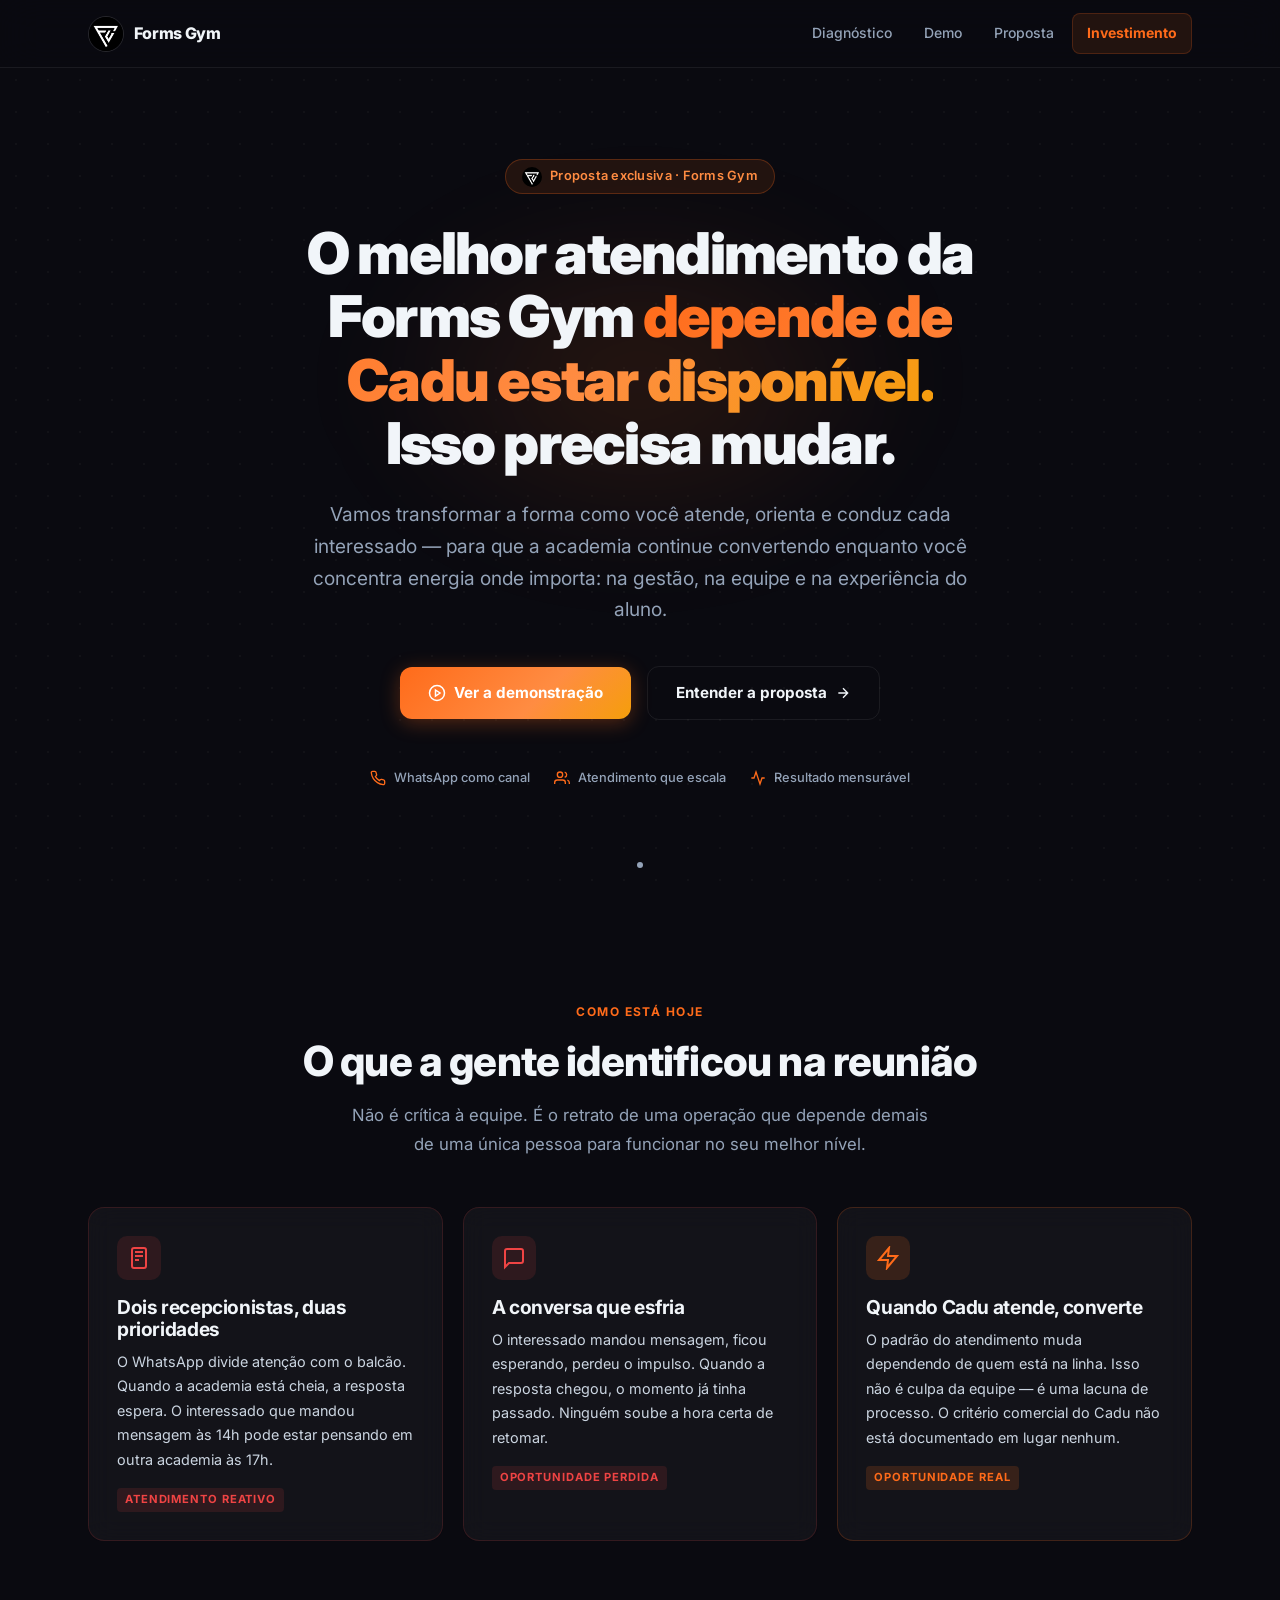
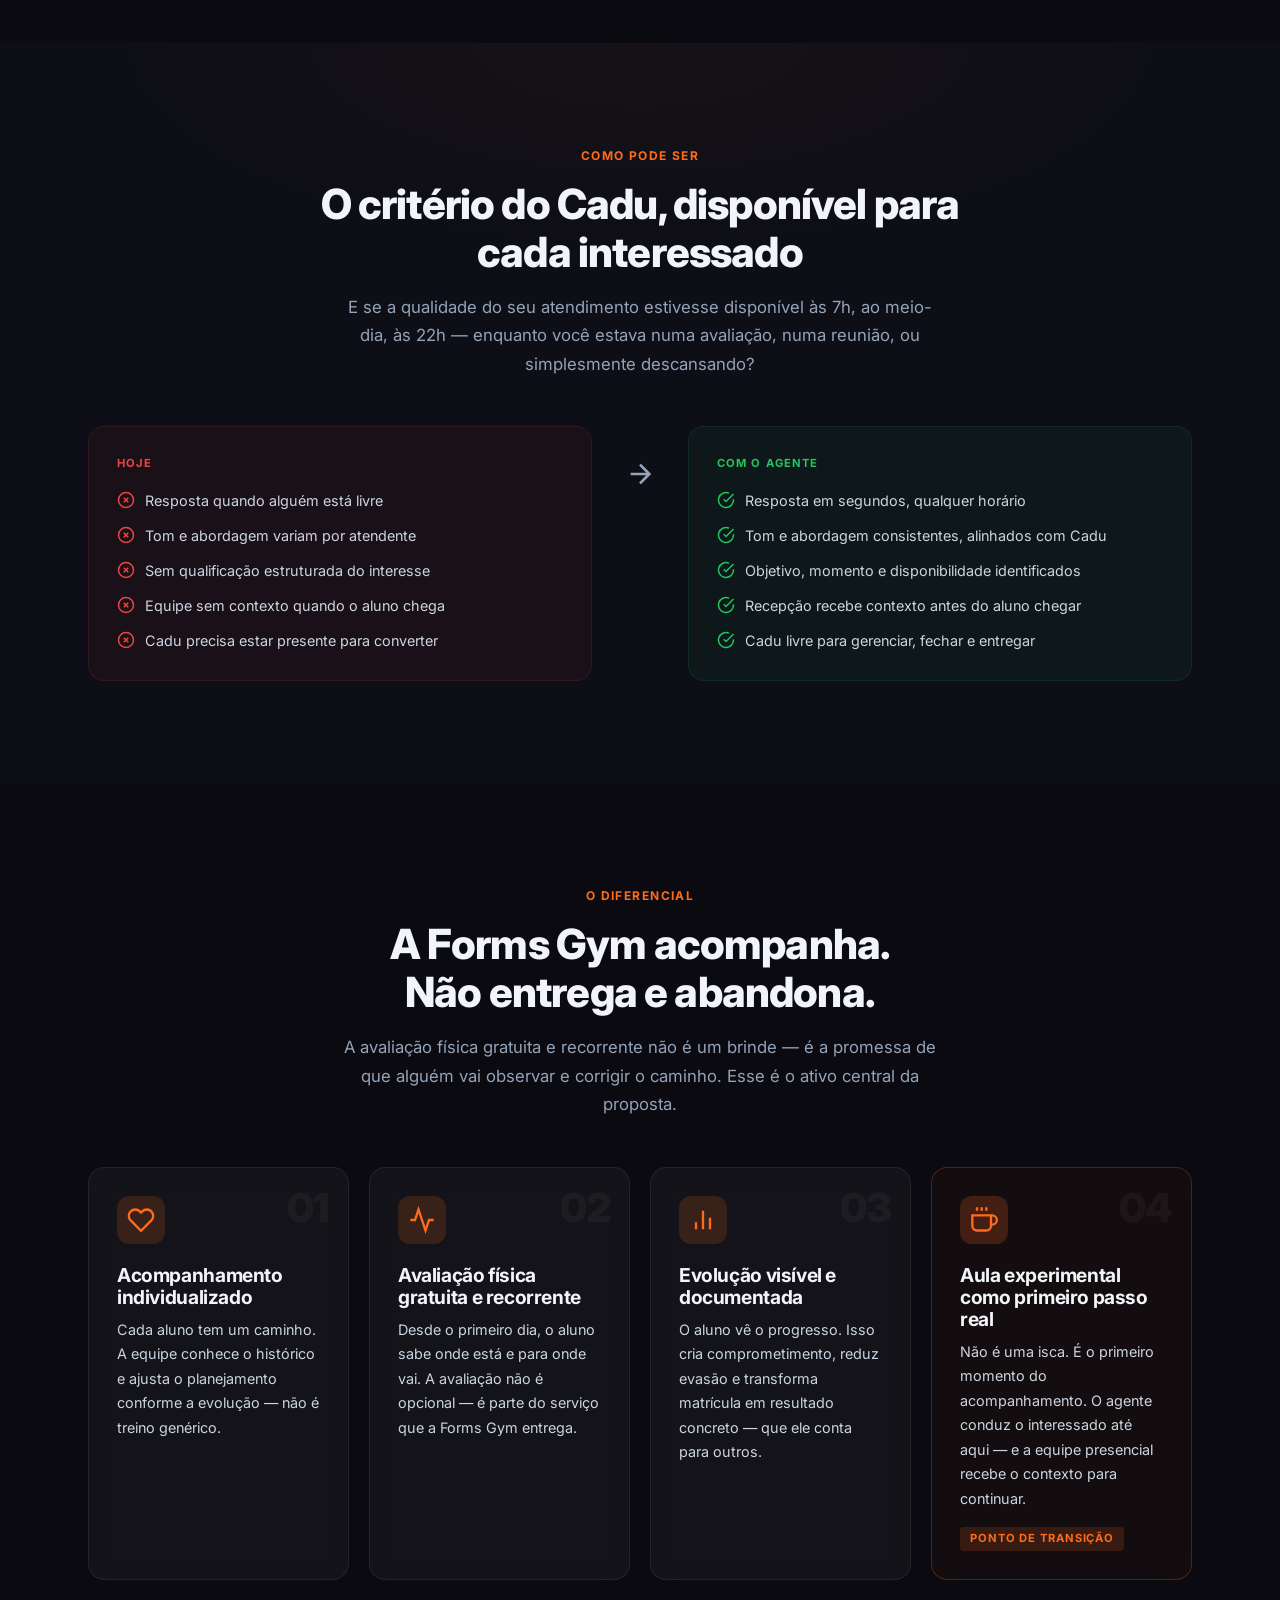
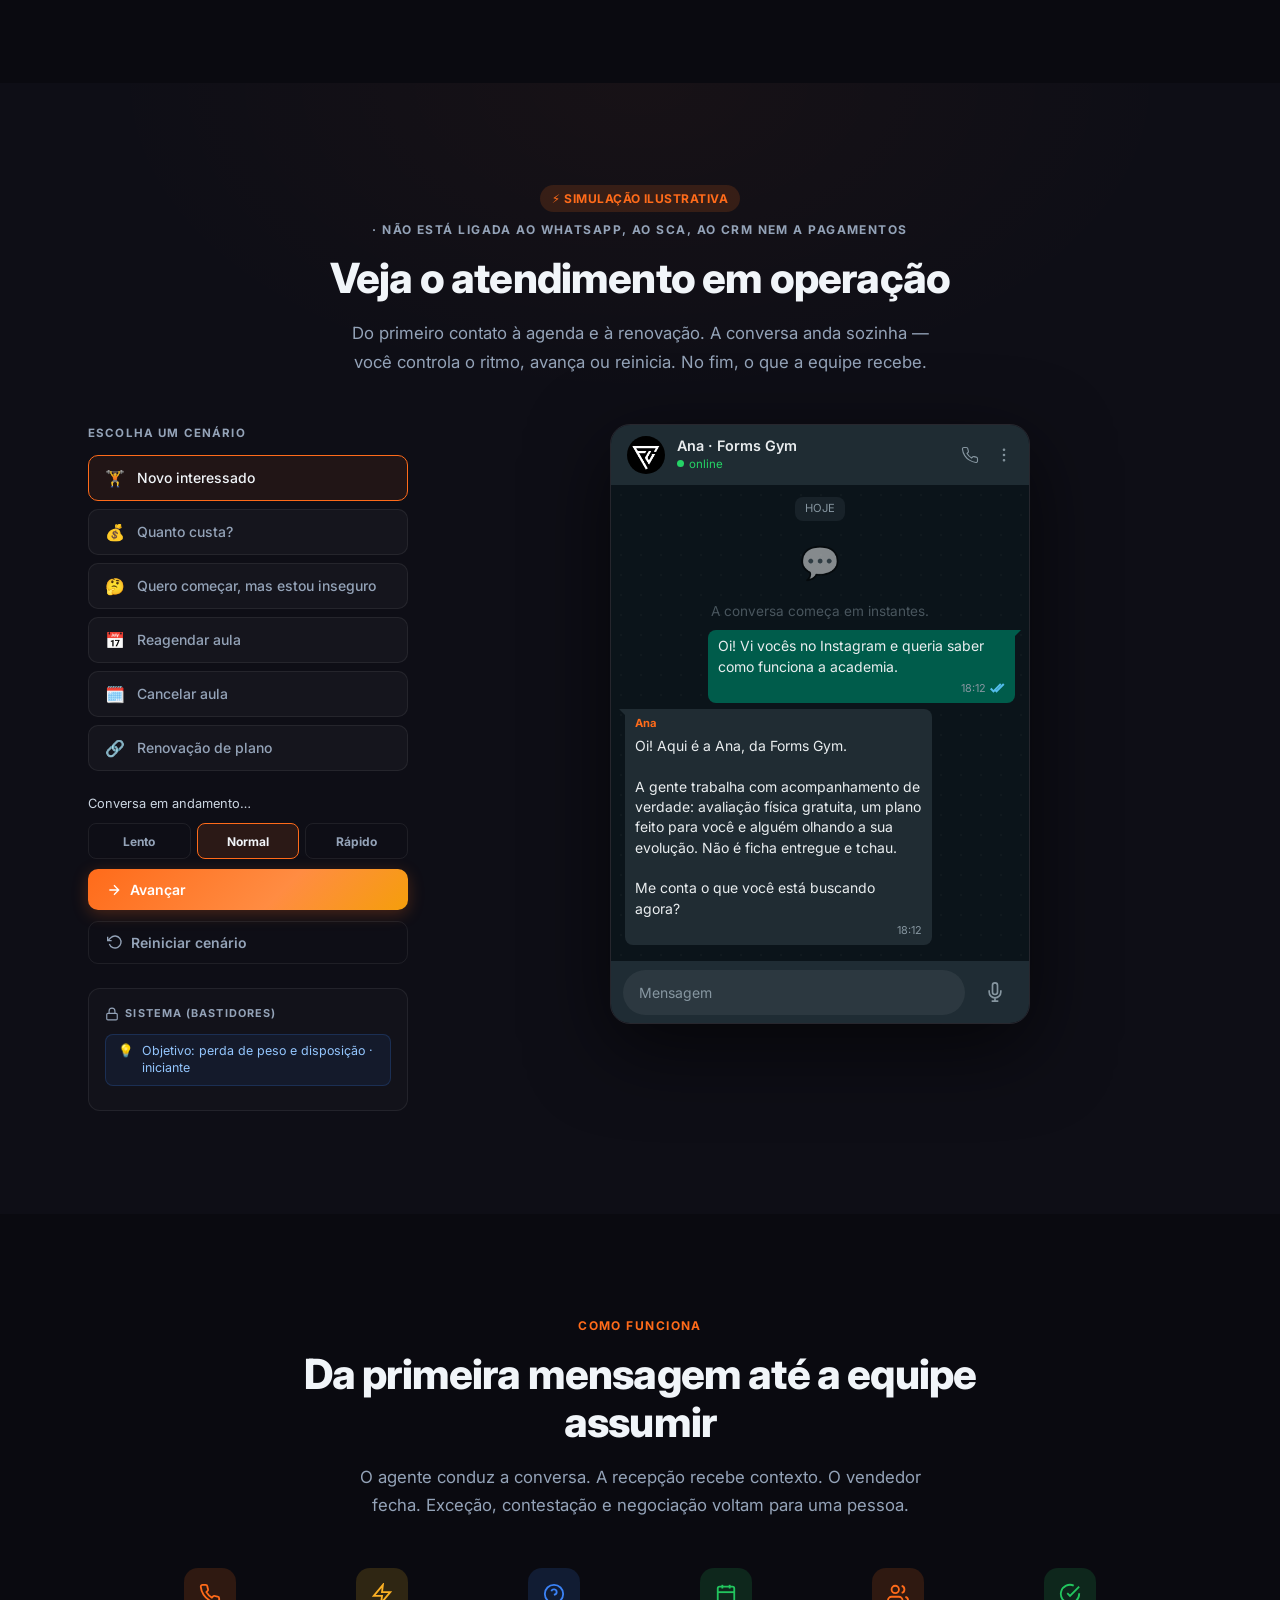
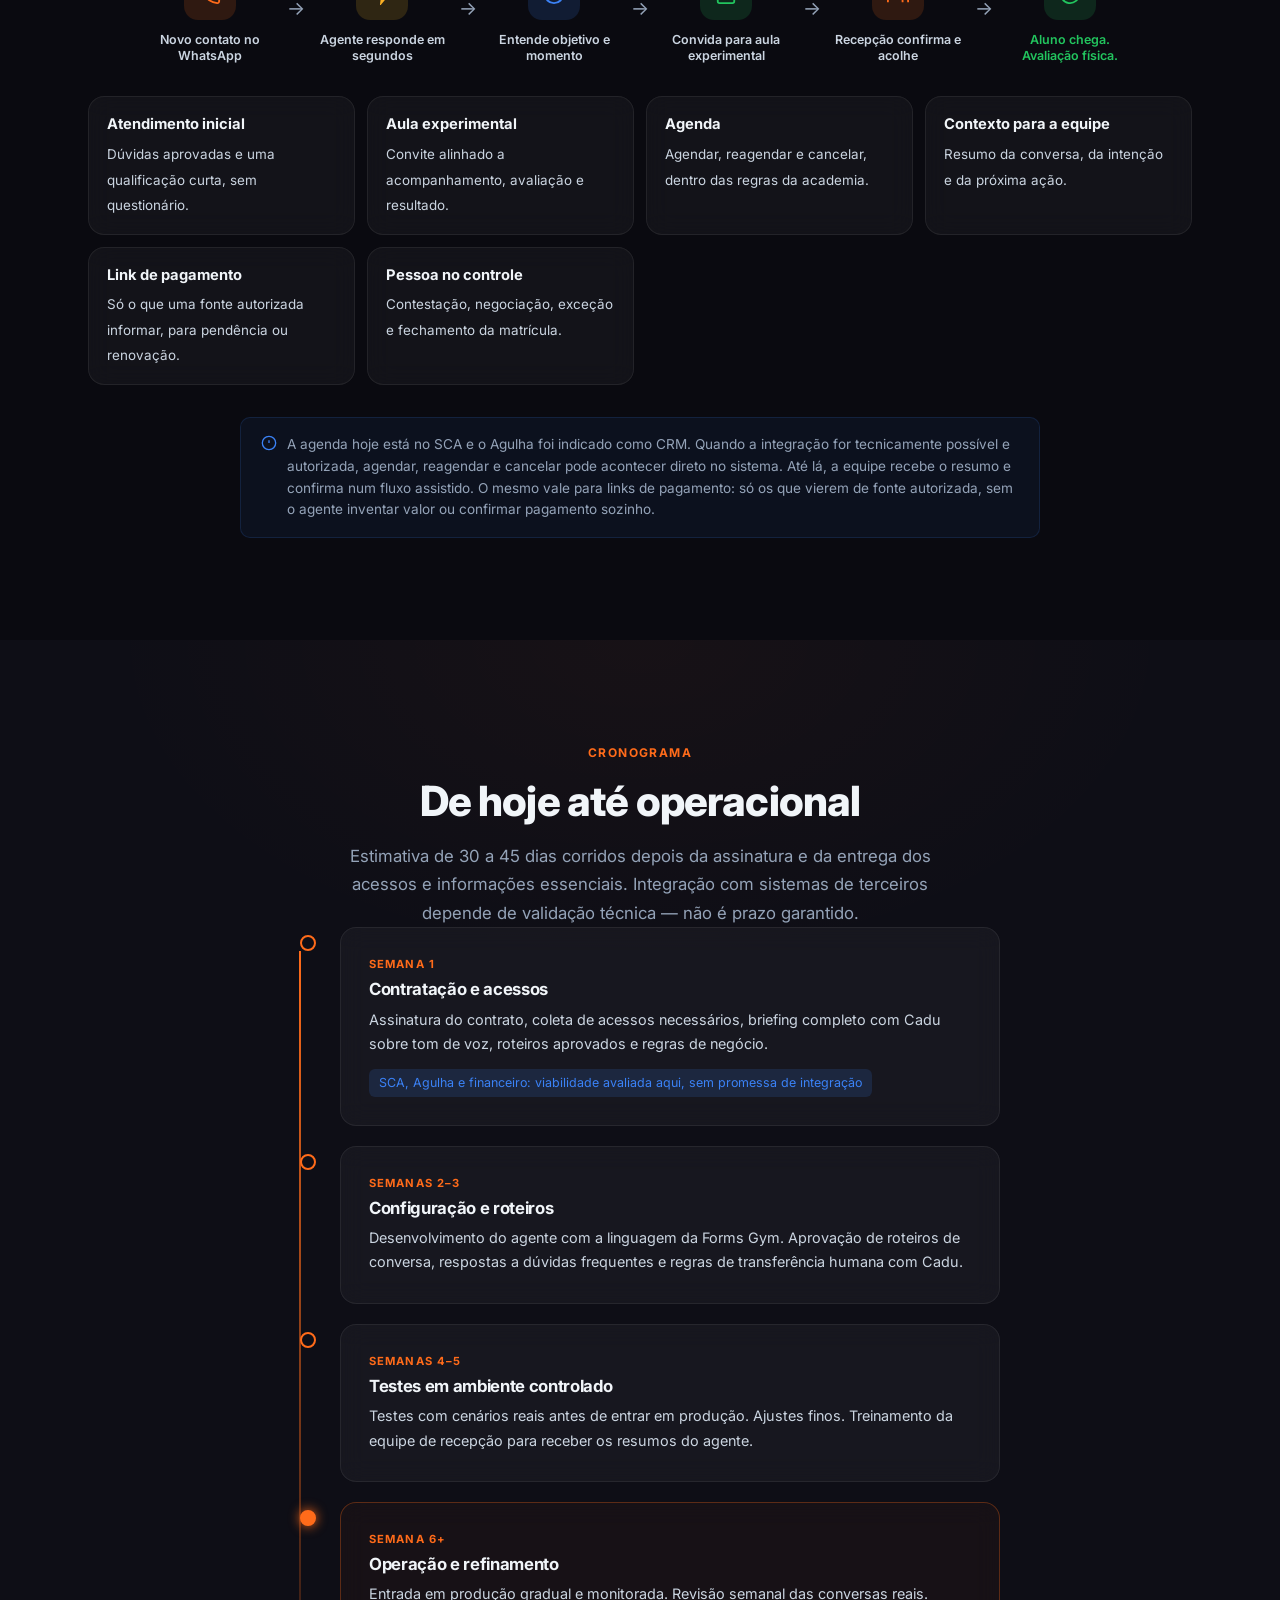
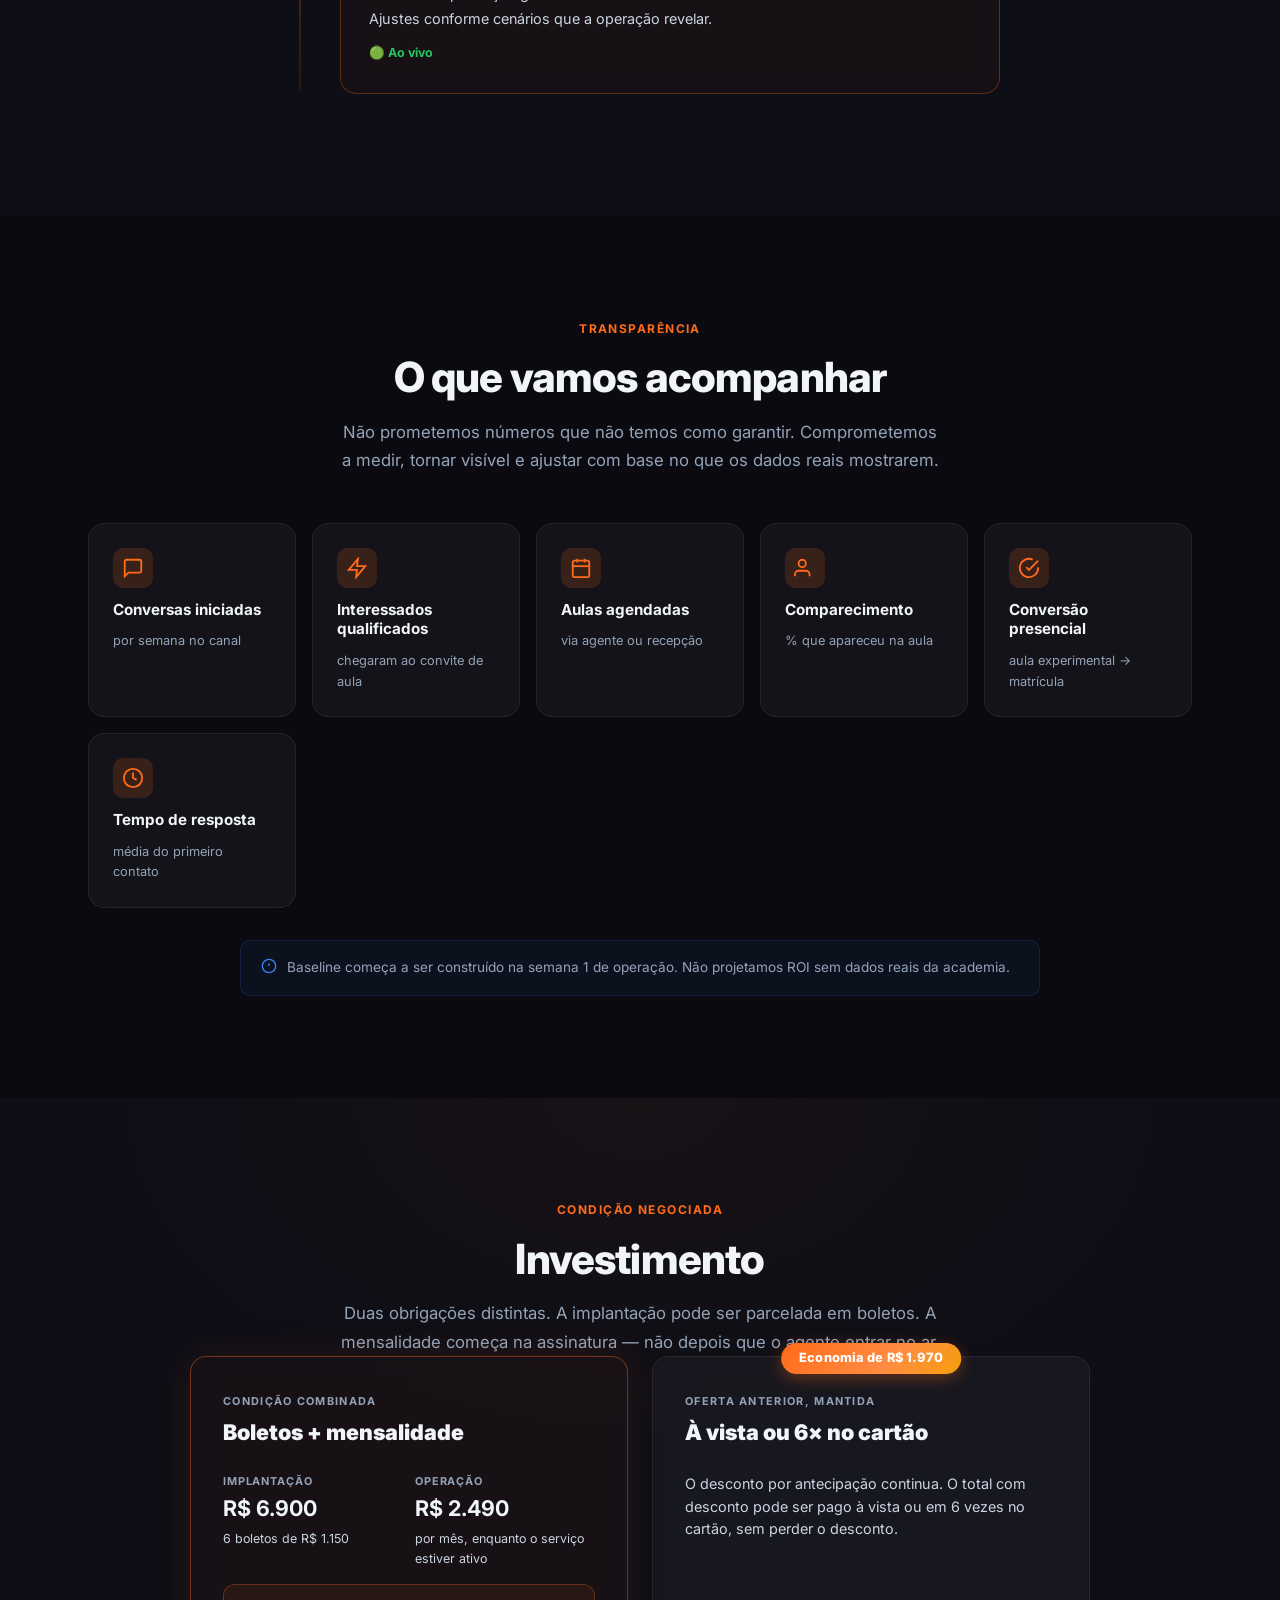
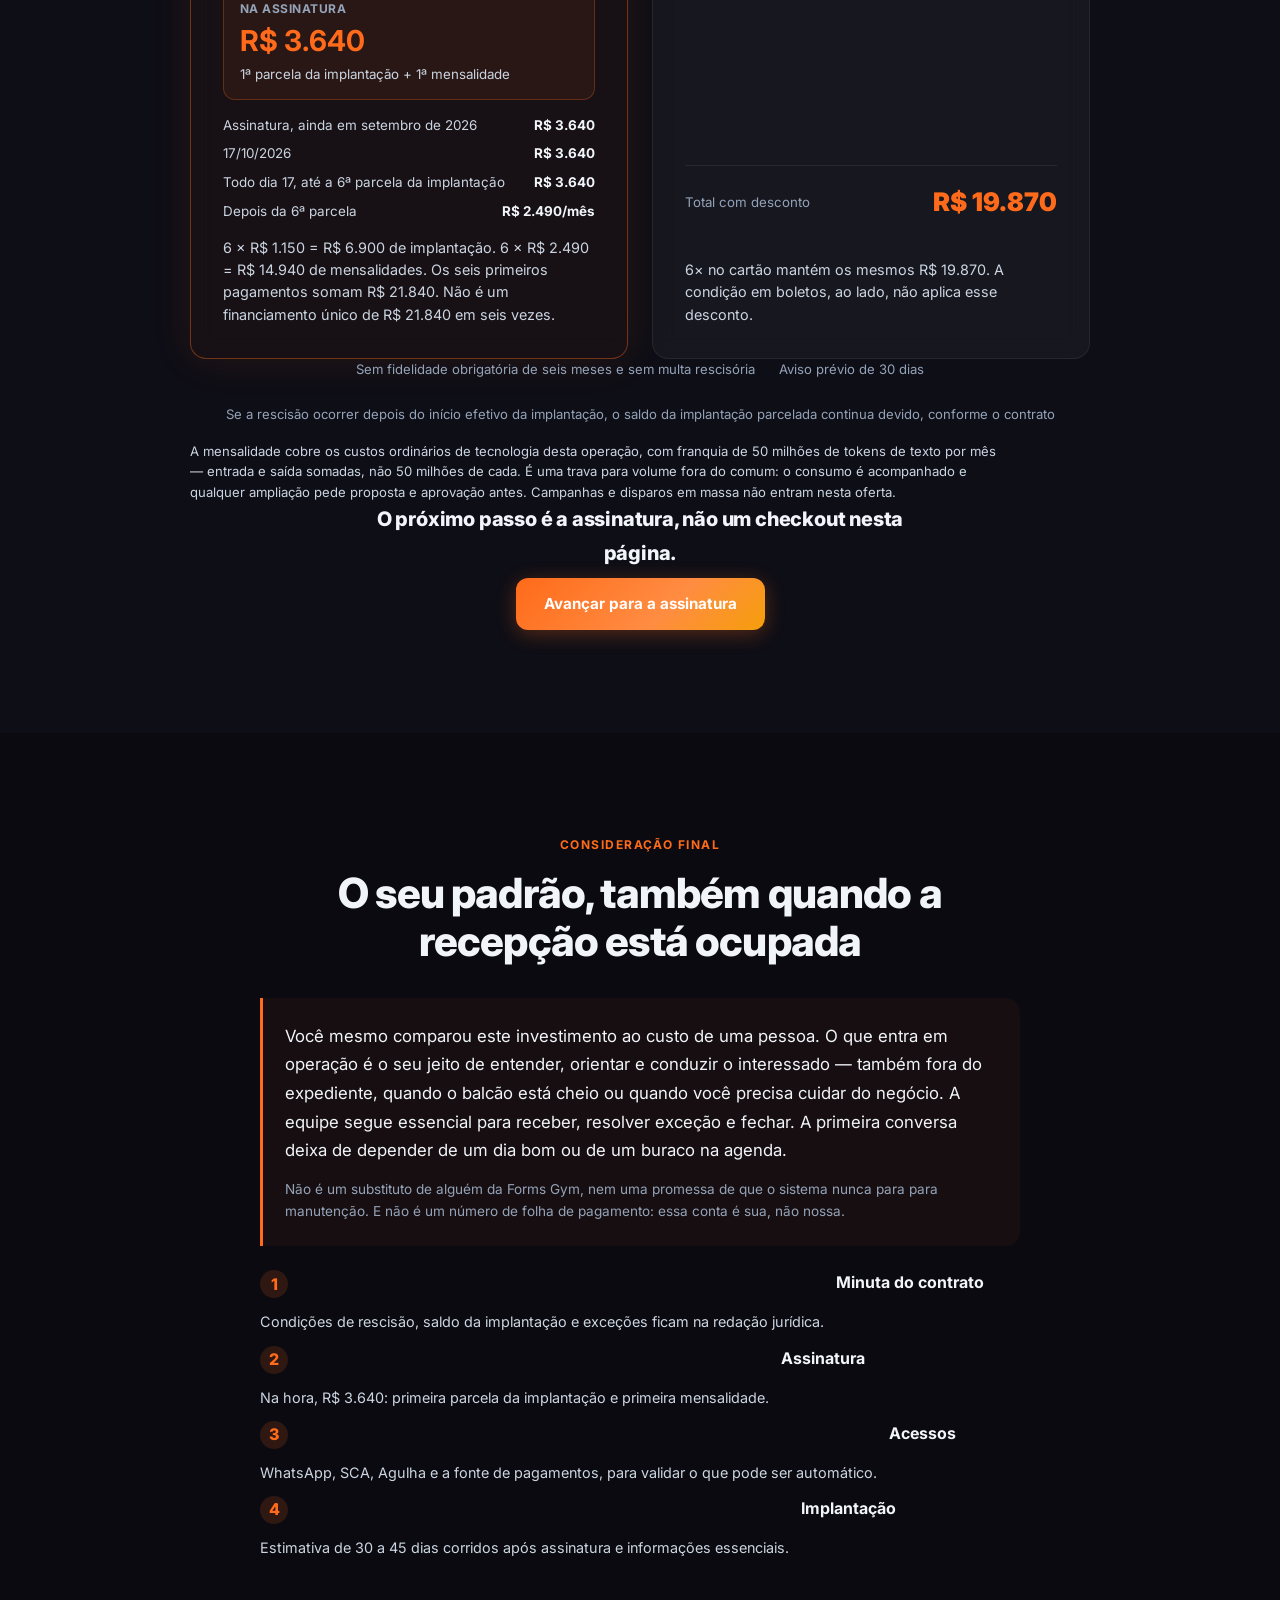
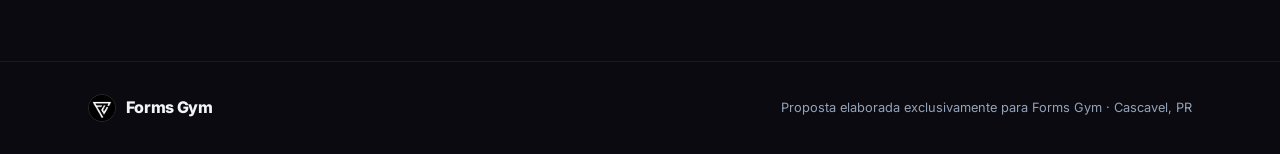
==== commit 8d691bf0: "feat: atualiza a proposta com a condição fechada com o Cadu A implantação em boletos e a mensalidade" ====
--- a/index.html
+++ b/index.html
@@ -36,15 +36,15 @@
     </div>
     <div class="pnote" data-section="demo">
       <h4>Demo Interativa</h4>
-      <p>Peça a Cadu para escolher o cenário. Deixe ele clicar em "Iniciar". Use "Próximo" para avançar no ritmo da conversa. Ao final, mostre o painel de resumo e explique: <em>"Isso é o que chega para a recepcionista."</em></p>
+      <p>A conversa começa sozinha. Use o ritmo e o botão Avançar para acompanhar a reunião. Trocar de cenário zera a conversa. Ao final: <em>"Isso é o que a equipe recebe — e o fechamento continua humano."</em></p>
     </div>
     <div class="pnote" data-section="operacao">
       <h4>Operação</h4>
-      <p>Deixe claro: o agendamento confirmatório ainda passa pela equipe hoje. A integração com SCA vem depois da validação técnica. Não prometa automação antes de verificar os acessos.</p>
+      <p>SCA, Agulha e a plataforma financeira ainda serão validados. Se a integração for possível e autorizada, o fluxo automatiza. Se não for, a equipe opera um fluxo assistido. Não prometa integração como cláusula fechada.</p>
     </div>
     <div class="pnote" data-section="implementacao">
       <h4>Implementação</h4>
-      <p>Mostre que há um processo, não uma promessa vaga. Se Cadu perguntar sobre prazo, reforce: <em>"Início previsto para a semana seguinte à contratação e acessos confirmados."</em></p>
+      <p>Mostre que há um processo. Se perguntarem prazo: <em>"30 a 45 dias corridos depois da assinatura e dos acessos. Integração com terceiros só se a validação técnica permitir."</em></p>
     </div>
     <div class="pnote" data-section="medicao">
       <h4>Medição</h4>
@@ -52,7 +52,7 @@
     </div>
     <div class="pnote" data-section="investimento">
       <h4>Investimento</h4>
-      <p>Apresente as duas opções e PARE. Deixe Cadu escolher. Não empurre a opção B se ele não tiver inclinação. A pergunta de fechamento está na tela — deixe ela trabalhar. Não adicione palavras.</p>
+      <p>Mostre primeiro a condição em boletos: duas contas, não um financiamento único. A mensalidade começa na assinatura. A oferta à vista continua, também em 6× no cartão, com o desconto. Depois leia o fechamento e pare.</p>
     </div>
   </div>
 </aside>
@@ -277,19 +277,24 @@
   <div class="container">
     <div class="section-header reveal">
       <div class="section-label demo-label">
-        <span class="demo-badge">⚡ Simulação do atendimento</span>
-        <span class="demo-disclaimer">· não representa conversa ao vivo</span>
-      </div>
-      <h2>Veja como um interessado é atendido</h2>
-      <p class="section-sub">Escolha um cenário e acompanhe a conversa. No final, veja o resumo que chega para a recepção.</p>
+        <span class="demo-badge">⚡ Simulação ilustrativa</span>
+        <span class="demo-disclaimer">· não está ligada ao WhatsApp, ao SCA, ao CRM nem a pagamentos</span>
+      </div>
+      <h2>Veja o atendimento em operação</h2>
+      <p class="section-sub">Do primeiro contato à agenda e à renovação. A conversa anda sozinha — você controla o ritmo, avança ou reinicia. No fim, o que a equipe recebe.</p>
     </div>
 
     <div class="demo-wrapper reveal mt-12">
       <!-- Left: Controls -->
       <div class="demo-controls">
+        <div class="demo-scenarios">
         <div class="demo-scenarios-label">Escolha um cenário</div>
         <div class="demo-scenario-tabs" role="tablist" aria-label="Cenários de demonstração">
-          <button class="scenario-tab active" data-scenario="preco" role="tab" aria-selected="true" aria-controls="chat-area">
+          <button class="scenario-tab active" data-scenario="novo" role="tab" aria-selected="true" aria-controls="chat-area">
+            <span class="tab-icon">🏋️</span>
+            <span class="tab-text">Novo interessado</span>
+          </button>
+          <button class="scenario-tab" data-scenario="preco" role="tab" aria-selected="false" aria-controls="chat-area">
             <span class="tab-icon">💰</span>
             <span class="tab-text">Quanto custa?</span>
           </button>
@@ -297,24 +302,35 @@
             <span class="tab-icon">🤔</span>
             <span class="tab-text">Quero começar, mas estou inseguro</span>
           </button>
-          <button class="scenario-tab" data-scenario="aula" role="tab" aria-selected="false" aria-controls="chat-area">
-            <span class="tab-icon">🏋️</span>
-            <span class="tab-text">Quero fazer uma aula</span>
-          </button>
+          <button class="scenario-tab" data-scenario="reagendar" role="tab" aria-selected="false" aria-controls="chat-area">
+            <span class="tab-icon">📅</span>
+            <span class="tab-text">Reagendar aula</span>
+          </button>
+          <button class="scenario-tab" data-scenario="cancelar" role="tab" aria-selected="false" aria-controls="chat-area">
+            <span class="tab-icon">🗓️</span>
+            <span class="tab-text">Cancelar aula</span>
+          </button>
+          <button class="scenario-tab" data-scenario="pagamento" role="tab" aria-selected="false" aria-controls="chat-area">
+            <span class="tab-icon">🔗</span>
+            <span class="tab-text">Renovação de plano</span>
+          </button>
+        </div>
         </div>
 
         <div class="demo-play-controls">
-          <button id="btn-play" class="demo-btn demo-btn-primary" aria-label="Iniciar demonstração">
-            <svg width="16" height="16" viewBox="0 0 24 24" fill="none" stroke="currentColor" stroke-width="2" aria-hidden="true"><polygon points="5 3 19 12 5 21 5 3"/></svg>
-            Iniciar
-          </button>
-          <button id="btn-step" class="demo-btn demo-btn-secondary" aria-label="Próxima mensagem" disabled>
+          <p id="demo-status" class="demo-status" aria-live="polite">A conversa começa automaticamente.</p>
+          <div class="demo-pace" role="group" aria-label="Ritmo da simulação">
+            <button type="button" class="pace-btn" data-pace="1.7">Lento</button>
+            <button type="button" class="pace-btn active" data-pace="1">Normal</button>
+            <button type="button" class="pace-btn" data-pace="0.5">Rápido</button>
+          </div>
+          <button id="btn-advance" class="demo-btn demo-btn-primary" type="button">
             <svg width="16" height="16" viewBox="0 0 24 24" fill="none" stroke="currentColor" stroke-width="2" aria-hidden="true"><path d="M5 12h14M12 5l7 7-7 7"/></svg>
-            Próximo
-          </button>
-          <button id="btn-reset" class="demo-btn demo-btn-ghost" aria-label="Reiniciar demonstração" disabled>
+            Avançar
+          </button>
+          <button id="btn-reset" class="demo-btn demo-btn-ghost" type="button" aria-label="Reiniciar demonstração">
             <svg width="16" height="16" viewBox="0 0 24 24" fill="none" stroke="currentColor" stroke-width="2" aria-hidden="true"><polyline points="1 4 1 10 7 10"/><path d="M3.51 15a9 9 0 102.13-9.36L1 10"/></svg>
-            Reiniciar
+            Reiniciar cenário
           </button>
         </div>
 
@@ -357,7 +373,7 @@
             <!-- Messages injected by JS -->
             <div class="wa-empty-state" id="wa-empty">
               <div class="wa-empty-icon" aria-hidden="true">💬</div>
-              <p>Selecione um cenário e clique em <strong>Iniciar</strong></p>
+              <p>A conversa começa em instantes.</p>
             </div>
           </div>
 
@@ -382,7 +398,7 @@
       </div>
       <div id="summary-content" class="summary-content"></div>
       <div class="summary-note">
-        Esta ficha chega para a recepção antes do interessado aparecer na academia.
+        Simulação. Esta ficha é o que a recepção ou o vendedor receberiam. O fechamento da matrícula continua com uma pessoa.
       </div>
     </div>
 
@@ -394,8 +410,8 @@
   <div class="container">
     <div class="section-header reveal">
       <div class="section-label">Como funciona</div>
-      <h2>Do primeiro contato ao agendamento</h2>
-      <p class="section-sub">O fluxo que propomos para transformar conversas no WhatsApp em aulas experimentais agendadas — com a equipe no lugar certo de cada etapa.</p>
+      <h2>Da primeira mensagem até a equipe assumir</h2>
+      <p class="section-sub">O agente conduz a conversa. A recepção recebe contexto. O vendedor fecha. Exceção, contestação e negociação voltam para uma pessoa.</p>
     </div>
 
     <div class="flow-pipeline reveal mt-12">
@@ -442,9 +458,18 @@
       </div>
     </div>
 
+    <div class="scope-grid reveal mt-8">
+      <div class="scope-item glass-card"><strong>Atendimento inicial</strong><span>Dúvidas aprovadas e uma qualificação curta, sem questionário.</span></div>
+      <div class="scope-item glass-card"><strong>Aula experimental</strong><span>Convite alinhado a acompanhamento, avaliação e resultado.</span></div>
+      <div class="scope-item glass-card"><strong>Agenda</strong><span>Agendar, reagendar e cancelar, dentro das regras da academia.</span></div>
+      <div class="scope-item glass-card"><strong>Contexto para a equipe</strong><span>Resumo da conversa, da intenção e da próxima ação.</span></div>
+      <div class="scope-item glass-card"><strong>Link de pagamento</strong><span>Só o que uma fonte autorizada informar, para pendência ou renovação.</span></div>
+      <div class="scope-item glass-card"><strong>Pessoa no controle</strong><span>Contestação, negociação, exceção e fechamento da matrícula.</span></div>
+    </div>
+
     <div class="operacao-nota reveal mt-8">
       <svg width="16" height="16" viewBox="0 0 24 24" fill="none" stroke="currentColor" stroke-width="2" aria-hidden="true"><circle cx="12" cy="12" r="10"/><line x1="12" y1="8" x2="12" y2="12"/><line x1="12" y1="16" x2="12.01" y2="16"/></svg>
-      <span>O agendamento passa pela recepção hoje — e pode ser automatizado diretamente no SCA assim que validarmos o acesso técnico. A integração não é condição para o agente funcionar.</span>
+      <span>A agenda hoje está no SCA e o Agulha foi indicado como CRM. Quando a integração for tecnicamente possível e autorizada, agendar, reagendar e cancelar pode acontecer direto no sistema. Até lá, a equipe recebe o resumo e confirma num fluxo assistido. O mesmo vale para links de pagamento: só os que vierem de fonte autorizada, sem o agente inventar valor ou confirmar pagamento sozinho.</span>
     </div>
   </div>
 </section>
@@ -455,7 +480,7 @@
     <div class="section-header reveal">
       <div class="section-label">Cronograma</div>
       <h2>De hoje até operacional</h2>
-      <p class="section-sub">Início previsto na semana seguinte à contratação e confirmação de acessos. Janela estimada de 30 a 45 dias para implantação completa.</p>
+      <p class="section-sub">Estimativa de 30 a 45 dias corridos depois da assinatura e da entrega dos acessos e informações essenciais. Integração com sistemas de terceiros depende de validação técnica — não é prazo garantido.</p>
     </div>
 
     <div class="timeline reveal mt-12">
@@ -465,7 +490,7 @@
           <div class="timeline-week">Semana 1</div>
           <h3>Contratação e acessos</h3>
           <p>Assinatura do contrato, coleta de acessos necessários, briefing completo com Cadu sobre tom de voz, roteiros aprovados e regras de negócio.</p>
-          <div class="timeline-gate">Integração com SCA/Agulha: avaliada nesta etapa</div>
+          <div class="timeline-gate">SCA, Agulha e financeiro: viabilidade avaliada aqui, sem promessa de integração</div>
         </div>
       </div>
       <div class="timeline-item">
@@ -562,84 +587,86 @@
 <section id="investimento" class="section section-alt">
   <div class="container">
     <div class="section-header reveal">
-      <div class="section-label">Proposta financeira</div>
+      <div class="section-label">Condição negociada</div>
       <h2>Investimento</h2>
-      <p class="section-sub">Duas formas de começar. O serviço pode ser encerrado com 30 dias de aviso.</p>
+      <p class="section-sub">Duas obrigações distintas. A implantação pode ser parcelada em boletos. A mensalidade começa na assinatura — não depois que o agente entrar no ar.</p>
     </div>
 
     <div class="investment-grid reveal mt-12">
-
-      <!-- Opção A -->
-      <div class="invest-card glass-card" id="investment-a">
-        <div class="invest-card-label">Opção A</div>
-        <div class="invest-card-name">Mensal</div>
-        <div class="invest-card-setup">
-          <span class="invest-card-setup-value" id="val-setup">R$ 6.900</span>
-          <span class="invest-card-setup-desc">implantação</span>
-        </div>
-        <div class="invest-card-divider"></div>
-        <div class="invest-card-monthly-row">
-          <span class="invest-card-monthly-value" id="val-monthly-a">R$ 2.490</span>
-          <span class="invest-card-monthly-label">/mês</span>
-        </div>
-        <div class="invest-card-period" id="val-months">por 6 meses</div>
-        <div class="invest-card-total-row">
-          <span class="invest-card-total-label">Total em 6 meses</span>
-          <span class="invest-card-total-value" id="val-total-a">R$ 21.840</span>
-        </div>
-        <a id="cta-wa-a" href="#" class="btn-wa btn-wa-secondary" target="_blank" rel="noopener" aria-label="Escolher Opção A via WhatsApp">
-          <svg xmlns="http://www.w3.org/2000/svg" width="20" height="20" viewBox="0 0 24 24" fill="currentColor" aria-hidden="true"><path d="M17.472 14.382c-.297-.149-1.758-.867-2.03-.967-.273-.099-.471-.148-.67.15-.197.297-.767.966-.94 1.164-.173.199-.347.223-.644.075-.297-.15-1.255-.463-2.39-1.475-.883-.788-1.48-1.761-1.653-2.059-.173-.297-.018-.458.13-.606.134-.133.298-.347.446-.52.149-.174.198-.298.298-.497.099-.198.05-.371-.025-.52-.075-.149-.669-1.612-.916-2.207-.242-.579-.487-.5-.669-.51-.173-.008-.371-.01-.57-.01-.198 0-.52.074-.792.372-.272.297-1.04 1.016-1.04 2.479 0 1.462 1.065 2.875 1.213 3.074.149.198 2.096 3.2 5.077 4.487.709.306 1.262.489 1.694.625.712.227 1.36.195 1.871.118.571-.085 1.758-.719 2.006-1.413.248-.694.248-1.289.173-1.413-.074-.124-.272-.198-.57-.347m-5.421 7.403h-.004a9.87 9.87 0 01-5.031-1.378l-.361-.214-3.741.982.998-3.648-.235-.374a9.86 9.86 0 01-1.51-5.26c.001-5.45 4.436-9.884 9.888-9.884 2.64 0 5.122 1.03 6.988 2.898a9.825 9.825 0 012.893 6.994c-.003 5.45-4.437 9.884-9.885 9.884m8.413-18.297A11.815 11.815 0 0012.05 0C5.495 0 .16 5.335.157 11.892c0 2.096.547 4.142 1.588 5.945L.057 24l6.305-1.654a11.882 11.882 0 005.683 1.448h.005c6.554 0 11.89-5.335 11.893-11.893a11.821 11.821 0 00-3.48-8.413z"/></svg>
-          Quero a Opção A
-        </a>
-      </div>
-
-      <!-- Opção B -->
-      <div class="invest-card invest-card-featured glass-card" id="investment-b">
+      <div class="invest-card invest-card-featured glass-card" id="investment-a">
+        <div class="invest-card-label">Condição combinada</div>
+        <div class="invest-card-name">Boletos + mensalidade</div>
+        <div class="pay-split">
+          <div>
+            <span class="pay-kicker">Implantação</span>
+            <strong id="val-setup">R$ 6.900</strong>
+            <em>6 boletos de <span id="val-boleto">R$ 1.150</span></em>
+          </div>
+          <div>
+            <span class="pay-kicker">Operação</span>
+            <strong id="val-monthly-a">R$ 2.490</strong>
+            <em>por mês, enquanto o serviço estiver ativo</em>
+          </div>
+        </div>
+        <div class="pay-now">
+          <span>Na assinatura</span>
+          <strong id="val-now">R$ 3.640</strong>
+          <small>1ª parcela da implantação + 1ª mensalidade</small>
+        </div>
+        <ol class="pay-schedule">
+          <li><span>Assinatura, ainda em setembro de 2026</span><b>R$ 3.640</b></li>
+          <li><span>17/10/2026</span><b>R$ 3.640</b></li>
+          <li><span>Todo dia 17, até a 6ª parcela da implantação</span><b>R$ 3.640</b></li>
+          <li><span>Depois da 6ª parcela</span><b>R$ 2.490/mês</b></li>
+        </ol>
+        <p class="pay-math" id="val-math">6 × R$ 1.150 = R$ 6.900 de implantação. 6 × R$ 2.490 = R$ 14.940 de mensalidades. Os seis primeiros pagamentos somam R$ 21.840. Não é um financiamento único de R$ 21.840 em seis vezes.</p>
+      </div>
+
+      <div class="invest-card glass-card" id="investment-b">
         <div class="invest-card-savings-badge" id="val-savings">Economia de R$ 1.970</div>
-        <div class="invest-card-label">Opção B</div>
-        <div class="invest-card-name">À vista</div>
-        <div class="invest-card-setup">
-          <span class="invest-card-setup-value">R$ 6.900</span>
-          <span class="invest-card-setup-desc">implantação</span>
-        </div>
-        <div class="invest-card-divider"></div>
-        <div class="invest-card-monthly-row">
-          <span class="invest-card-monthly-label">6 mensalidades c/ 10% off</span>
-        </div>
-        <div class="invest-card-period">incluídas no pagamento único</div>
+        <div class="invest-card-label">Oferta anterior, mantida</div>
+        <div class="invest-card-name">À vista ou 6× no cartão</div>
+        <p class="invest-card-lead">O desconto por antecipação continua. O total com desconto pode ser pago à vista ou em 6 vezes no cartão, sem perder o desconto.</p>
         <div class="invest-card-total-row invest-card-total-featured">
-          <span class="invest-card-total-label">Total à vista</span>
+          <span class="invest-card-total-label">Total com desconto</span>
           <span class="invest-card-total-value" id="val-total-b">R$ 19.870</span>
         </div>
-        <a id="cta-wa-b" href="#" class="btn-wa btn-wa-primary" target="_blank" rel="noopener" aria-label="Escolher Opção B via WhatsApp">
-          <svg xmlns="http://www.w3.org/2000/svg" width="20" height="20" viewBox="0 0 24 24" fill="currentColor" aria-hidden="true"><path d="M17.472 14.382c-.297-.149-1.758-.867-2.03-.967-.273-.099-.471-.148-.67.15-.197.297-.767.966-.94 1.164-.173.199-.347.223-.644.075-.297-.15-1.255-.463-2.39-1.475-.883-.788-1.48-1.761-1.653-2.059-.173-.297-.018-.458.13-.606.134-.133.298-.347.446-.52.149-.174.198-.298.298-.497.099-.198.05-.371-.025-.52-.075-.149-.669-1.612-.916-2.207-.242-.579-.487-.5-.669-.51-.173-.008-.371-.01-.57-.01-.198 0-.52.074-.792.372-.272.297-1.04 1.016-1.04 2.479 0 1.462 1.065 2.875 1.213 3.074.149.198 2.096 3.2 5.077 4.487.709.306 1.262.489 1.694.625.712.227 1.36.195 1.871.118.571-.085 1.758-.719 2.006-1.413.248-.694.248-1.289.173-1.413-.074-.124-.272-.198-.57-.347m-5.421 7.403h-.004a9.87 9.87 0 01-5.031-1.378l-.361-.214-3.741.982.998-3.648-.235-.374a9.86 9.86 0 01-1.51-5.26c.001-5.45 4.436-9.884 9.888-9.884 2.64 0 5.122 1.03 6.988 2.898a9.825 9.825 0 012.893 6.994c-.003 5.45-4.437 9.884-9.885 9.884m8.413-18.297A11.815 11.815 0 0012.05 0C5.495 0 .16 5.335.157 11.892c0 2.096.547 4.142 1.588 5.945L.057 24l6.305-1.654a11.882 11.882 0 005.683 1.448h.005c6.554 0 11.89-5.335 11.893-11.893a11.821 11.821 0 00-3.48-8.413z"/></svg>
-          Quero a Opção B — à vista
-        </a>
-      </div>
-    </div>
-
-    <!-- Decision CTA -->
-    <div class="decision-cta reveal mt-10">
-      <p class="decision-question">Qual formato faz mais sentido para começarmos?</p>
-      <p class="decision-hint">Clique no botão da opção escolhida — você vai direto para o WhatsApp. 👆</p>
+        <p class="pay-card-note">6× no cartão mantém os mesmos R$ 19.870. A condição em boletos, ao lado, não aplica esse desconto.</p>
+      </div>
     </div>
 
     <div class="investment-footer reveal mt-8">
       <div class="invest-footer-items">
-        <div class="invest-footer-item">
-          <svg width="15" height="15" viewBox="0 0 24 24" fill="none" stroke="currentColor" stroke-width="2.5" aria-hidden="true"><path d="M22 11.08V12a10 10 0 11-5.93-9.14"/><polyline points="22 4 12 14.01 9 11.01"/></svg>
-          Encerramento com 30 dias de aviso
-        </div>
-        <div class="invest-footer-item">
-          <svg width="15" height="15" viewBox="0 0 24 24" fill="none" stroke="currentColor" stroke-width="2.5" aria-hidden="true"><path d="M22 11.08V12a10 10 0 11-5.93-9.14"/><polyline points="22 4 12 14.01 9 11.01"/></svg>
-          Acompanhamento semanal no primeiro mês
-        </div>
-        <div class="invest-footer-item">
-          <svg width="15" height="15" viewBox="0 0 24 24" fill="none" stroke="currentColor" stroke-width="2.5" aria-hidden="true"><path d="M22 11.08V12a10 10 0 11-5.93-9.14"/><polyline points="22 4 12 14.01 9 11.01"/></svg>
-          Ajustes incluídos durante o período de operação
-        </div>
-      </div>
-    </div>
+        <div class="invest-footer-item">Sem fidelidade obrigatória de seis meses e sem multa rescisória</div>
+        <div class="invest-footer-item">Aviso prévio de 30 dias</div>
+        <div class="invest-footer-item">Se a rescisão ocorrer depois do início efetivo da implantação, o saldo da implantação parcelada continua devido, conforme o contrato</div>
+      </div>
+      <p class="token-note">A mensalidade cobre os custos ordinários de tecnologia desta operação, com franquia de 50 milhões de tokens de texto por mês — entrada e saída somadas, não 50 milhões de cada. É uma trava para volume fora do comum: o consumo é acompanhado e qualquer ampliação pede proposta e aprovação antes. Campanhas e disparos em massa não entram nesta oferta.</p>
+    </div>
+
+    <div class="decision-cta reveal mt-10">
+      <p class="decision-question">O próximo passo é a assinatura, não um checkout nesta página.</p>
+      <a href="#assinatura" class="btn btn-primary">Avançar para a assinatura</a>
+    </div>
+  </div>
+</section>
+
+<section id="assinatura" class="section">
+  <div class="container">
+    <div class="section-header reveal">
+      <div class="section-label">Consideração final</div>
+      <h2>O seu padrão, também quando a recepção está ocupada</h2>
+    </div>
+    <blockquote class="closing-quote reveal">
+      <p>Você mesmo comparou este investimento ao custo de uma pessoa. O que entra em operação é o seu jeito de entender, orientar e conduzir o interessado — também fora do expediente, quando o balcão está cheio ou quando você precisa cuidar do negócio. A equipe segue essencial para receber, resolver exceção e fechar. A primeira conversa deixa de depender de um dia bom ou de um buraco na agenda.</p>
+      <footer>Não é um substituto de alguém da Forms Gym, nem uma promessa de que o sistema nunca para para manutenção. E não é um número de folha de pagamento: essa conta é sua, não nossa.</footer>
+    </blockquote>
+    <ol class="next-steps reveal">
+      <li><strong>Minuta do contrato</strong><span>Condições de rescisão, saldo da implantação e exceções ficam na redação jurídica.</span></li>
+      <li><strong>Assinatura</strong><span>Na hora, R$ 3.640: primeira parcela da implantação e primeira mensalidade.</span></li>
+      <li><strong>Acessos</strong><span>WhatsApp, SCA, Agulha e a fonte de pagamentos, para validar o que pode ser automático.</span></li>
+      <li><strong>Implantação</strong><span>Estimativa de 30 a 45 dias corridos após assinatura e informações essenciais.</span></li>
+    </ol>
   </div>
 </section>
 
--- a/style.css
+++ b/style.css
@@ -61,6 +61,7 @@
 html {
   scroll-behavior: smooth;
   font-size: 16px;
+  overflow-x: clip;
 }
 
 body {
@@ -209,19 +210,20 @@
    PRESENTER PANEL
    ════════════════════════════════════════ */
 #presenter-panel {
+  display: none;
   position: fixed;
   top: 0;
-  right: -420px;
-  width: 380px;
+  right: 0;
+  width: min(380px, 100vw);
   height: 100vh;
+  height: 100dvh;
   background: #0F1822;
   border-left: 1px solid rgba(255,107,26,0.3);
   z-index: 9999;
-  transition: right 0.35s cubic-bezier(0.4,0,0.2,1);
   overflow-y: auto;
   padding: 1.5rem;
 }
-#presenter-panel.open { right: 0; }
+#presenter-panel.open { display: block; }
 
 .presenter-header {
   display: flex;
@@ -365,7 +367,30 @@
 .nav-cta:hover { background: rgba(255,107,26,0.18) !important; }
 
 @media (max-width: 768px) {
-  .nav-links { display: none; }
+  :root { --nav-h: 112px; }
+  #main-nav { height: auto; }
+  .nav-inner {
+    flex-wrap: wrap;
+    height: auto;
+    gap: 0.35rem 1rem;
+    padding-top: 0.55rem;
+    padding-bottom: 0.55rem;
+  }
+  .nav-links {
+    display: flex;
+    width: 100%;
+    margin-left: 0;
+    overflow-x: auto;
+    gap: 0.15rem;
+    scrollbar-width: none;
+    -webkit-overflow-scrolling: touch;
+  }
+  .nav-links::-webkit-scrollbar { display: none; }
+  .nav-links a {
+    white-space: nowrap;
+    padding: 0.4rem 0.7rem;
+    font-size: 0.8rem;
+  }
 }
 
 /* ════════════════════════════════════════
@@ -511,12 +536,12 @@
    ════════════════════════════════════════ */
 .cards-grid-3 {
   display: grid;
-  grid-template-columns: repeat(auto-fit, minmax(280px, 1fr));
+  grid-template-columns: repeat(auto-fit, minmax(min(100%, 280px), 1fr));
   gap: 1.25rem;
 }
 .cards-grid-4 {
   display: grid;
-  grid-template-columns: repeat(auto-fit, minmax(240px, 1fr));
+  grid-template-columns: repeat(auto-fit, minmax(min(100%, 240px), 1fr));
   gap: 1.25rem;
 }
 
@@ -675,7 +700,22 @@
 }
 
 @media (max-width: 900px) {
-  .demo-wrapper { grid-template-columns: 1fr; }
+  .demo-wrapper {
+    display: flex;
+    flex-direction: column;
+    gap: 1.25rem;
+  }
+  .demo-scenarios { order: 1; }
+  .demo-phone-wrapper { order: 2; width: 100%; }
+  .demo-play-controls { order: 3; }
+  .backstage-panel { order: 4; }
+  .demo-scenarios,
+  .demo-phone-wrapper,
+  .demo-play-controls,
+  .backstage-panel {
+    min-width: 0;
+    max-width: 100%;
+  }
 }
 
 /* Demo controls panel */
@@ -685,6 +725,13 @@
   gap: 1.5rem;
   position: sticky;
   top: calc(var(--nav-h) + 1rem);
+}
+
+@media (max-width: 900px) {
+  .demo-controls {
+    display: contents;
+    position: static;
+  }
 }
 
 .demo-scenarios-label {
@@ -730,10 +777,32 @@
 .tab-text { font-weight: 500; }
 
 /* Play controls */
+.demo-scenarios { display: flex; flex-direction: column; gap: 0.75rem; }
+
+.demo-status {
+  font-size: 0.8rem;
+  color: var(--text-dim);
+  line-height: 1.4;
+}
+.demo-pace { display: flex; gap: 0.35rem; }
+.pace-btn {
+  flex: 1;
+  min-height: 36px;
+  border-radius: 8px;
+  border: 1px solid var(--border);
+  background: transparent;
+  color: var(--text-muted);
+  font-family: var(--font);
+  font-size: 0.75rem;
+  font-weight: 700;
+  cursor: pointer;
+}
+.pace-btn.active { color: var(--text); border-color: var(--energy); background: rgba(255,107,26,0.12); }
+
 .demo-play-controls {
   display: flex;
   flex-direction: column;
-  gap: 0.5rem;
+  gap: 0.65rem;
 }
 
 .demo-btn {
@@ -1295,7 +1364,7 @@
    ════════════════════════════════════════ */
 .metrics-grid {
   display: grid;
-  grid-template-columns: repeat(auto-fit, minmax(180px, 1fr));
+  grid-template-columns: repeat(auto-fit, minmax(min(100%, 180px), 1fr));
   gap: 1rem;
 }
 
@@ -1539,6 +1608,66 @@
   font-style: italic;
   padding: 4px 12px;
   border-radius: 100px;
+  text-align: center;
+}
+
+.wa-typing-wrap { margin-bottom: 4px; }
+
+/* ════════════════════════════════════════
+   MOBILE
+   ════════════════════════════════════════ */
+@media (max-width: 640px) {
+  .section-hero {
+    min-height: auto;
+    padding: calc(var(--nav-h) + 28px) 0 48px;
+  }
+  .hero-content { padding: 0; }
+  .hero-glow { width: 100%; }
+  .hero-title { font-size: clamp(1.75rem, 8.2vw, 2.35rem); }
+  .hero-subtitle { margin-bottom: 1.75rem; }
+  .hero-actions { flex-direction: column; align-items: stretch; }
+  .hero-actions .btn { width: 100%; justify-content: center; }
+  .hero-trust { gap: 0.75rem 1rem; margin-top: 2rem; }
+  .glass-card { padding: 1.25rem; }
+  .section-sub { font-size: 0.98rem; }
+
+  #presenter-panel { width: 100%; padding: 1.15rem; }
+
+  .demo-scenario-tabs {
+    flex-direction: row;
+    overflow-x: auto;
+    scrollbar-width: none;
+    -webkit-overflow-scrolling: touch;
+    padding-bottom: 2px;
+  }
+  .demo-scenario-tabs::-webkit-scrollbar { display: none; }
+  .scenario-tab {
+    flex: 0 0 auto;
+    min-width: 210px;
+    min-height: 44px;
+  }
+  .demo-phone {
+    height: min(68dvh, 620px);
+    min-height: 440px;
+    border-radius: 16px;
+  }
+  .wa-bubble { max-width: 88%; }
+  .summary-header, .summary-note { padding-left: 1rem; padding-right: 1rem; }
+  .summary-content { grid-template-columns: 1fr; padding: 1rem; }
+
+  .invest-card { padding: 1.85rem 1.1rem 1.2rem; }
+  .invest-card-name { font-size: 1.2rem; }
+  .invest-card-monthly-value { font-size: 1.85rem; }
+  .invest-card-savings-badge {
+    font-size: 0.72rem;
+    max-width: calc(100% - 1.5rem);
+    white-space: normal;
+    text-align: center;
+    line-height: 1.3;
+  }
+  .decision-question { font-size: 1.1rem; }
+  .footer-inner { flex-direction: column; align-items: flex-start; }
+  .timeline-item { gap: 0.85rem; padding-left: 0.4rem; }
 }
 
 /* ════════════════════════════════════════
@@ -1558,3 +1687,34 @@
 }
 .footer-logo { display: flex; align-items: center; gap: 0.6rem; }
 .footer-note { font-size: 0.8rem; color: var(--text-muted); }
+
+.scope-grid {
+  display: grid;
+  grid-template-columns: repeat(auto-fit, minmax(min(100%, 220px), 1fr));
+  gap: 0.75rem;
+}
+.scope-item { padding: 1rem 1.1rem; }
+.scope-item strong { display: block; color: var(--text); margin-bottom: 0.25rem; font-size: 0.92rem; }
+.scope-item span { color: var(--text-dim); font-size: 0.84rem; }
+.pay-split { display: grid; grid-template-columns: 1fr 1fr; gap: 0.75rem; margin-bottom: 1rem; }
+.pay-split strong { display: block; font-size: 1.35rem; color: var(--text); }
+.pay-kicker { display: block; font-size: 0.68rem; letter-spacing: 0.08em; text-transform: uppercase; color: var(--text-muted); font-weight: 700; }
+.pay-split em { display: block; font-style: normal; color: var(--text-dim); font-size: 0.78rem; margin-top: 0.2rem; }
+.pay-now { background: rgba(255,107,26,0.08); border: 1px solid rgba(255,107,26,0.28); border-radius: 12px; padding: 0.85rem 1rem; margin-bottom: 0.9rem; }
+.pay-now span { display: block; font-size: 0.75rem; color: var(--text-muted); font-weight: 700; letter-spacing: 0.04em; text-transform: uppercase; }
+.pay-now strong { font-size: 1.8rem; color: var(--energy); }
+.pay-now small { display: block; color: var(--text-dim); }
+.pay-schedule { list-style: none; display: flex; flex-direction: column; gap: 0.45rem; margin-bottom: 0.9rem; }
+.pay-schedule li { display: flex; justify-content: space-between; gap: 1rem; font-size: 0.84rem; color: var(--text-dim); }
+.pay-schedule b { color: var(--text); white-space: nowrap; }
+.pay-math, .pay-card-note, .invest-card-lead, .token-note { font-size: 0.82rem; color: var(--text-dim); line-height: 1.55; }
+.token-note { margin-top: 1rem; max-width: 820px; }
+.closing-quote { max-width: 760px; margin: 2rem auto 0; padding: 1.5rem 1.4rem; border-left: 3px solid var(--energy); background: rgba(255,107,26,0.05); border-radius: 0 14px 14px 0; }
+.closing-quote p { color: var(--text); font-size: 1.05rem; }
+.closing-quote footer { margin-top: 0.9rem; color: var(--text-muted); font-size: 0.85rem; }
+.next-steps { list-style: none; max-width: 760px; margin: 1.5rem auto 0; display: flex; flex-direction: column; gap: 0.75rem; counter-reset: step; }
+.next-steps li { display: grid; grid-template-columns: auto 1fr; gap: 0.75rem; align-items: start; }
+.next-steps li::before { counter-increment: step; content: counter(step); width: 28px; height: 28px; border-radius: 50%; display: grid; place-items: center; background: var(--energy-dim); color: var(--energy); font-weight: 800; }
+.next-steps strong { display: block; color: var(--text); }
+.next-steps span { color: var(--text-dim); font-size: 0.9rem; }
+@media (max-width: 640px) { .pay-split { grid-template-columns: 1fr; } }
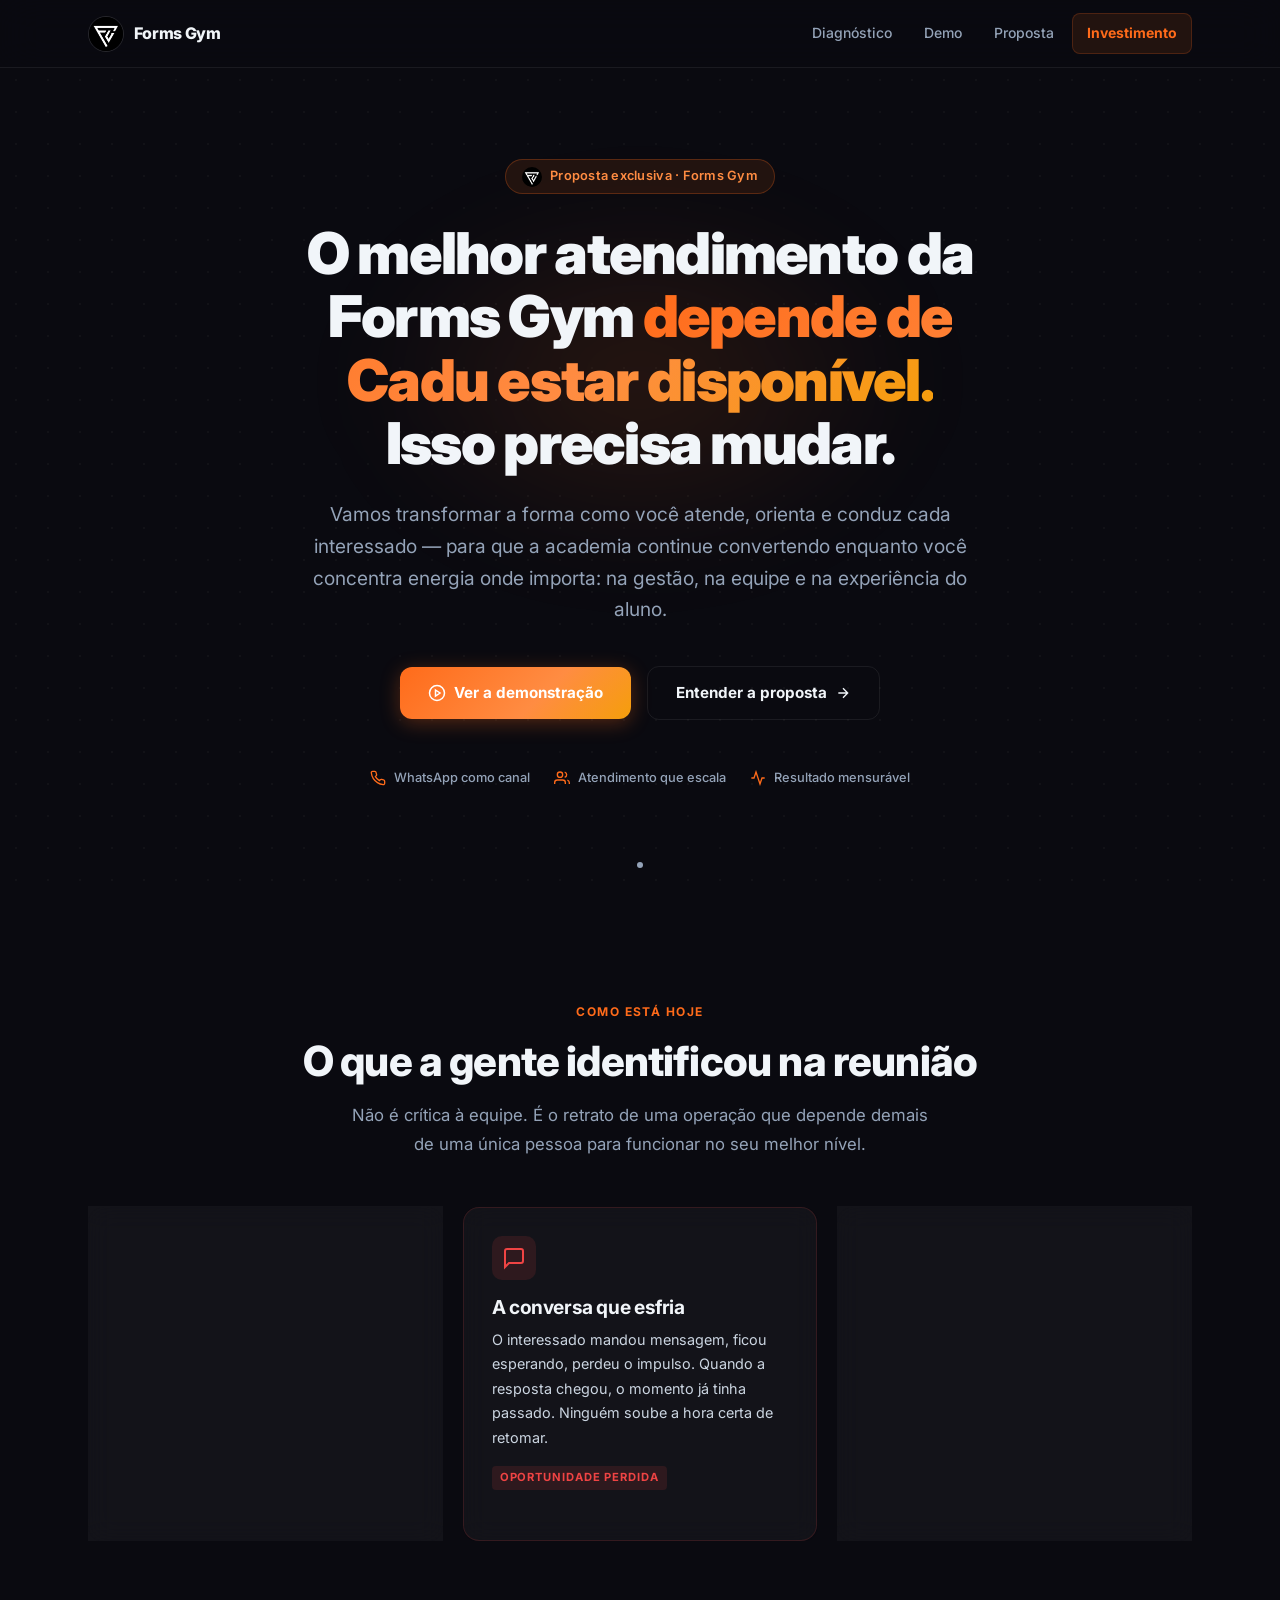
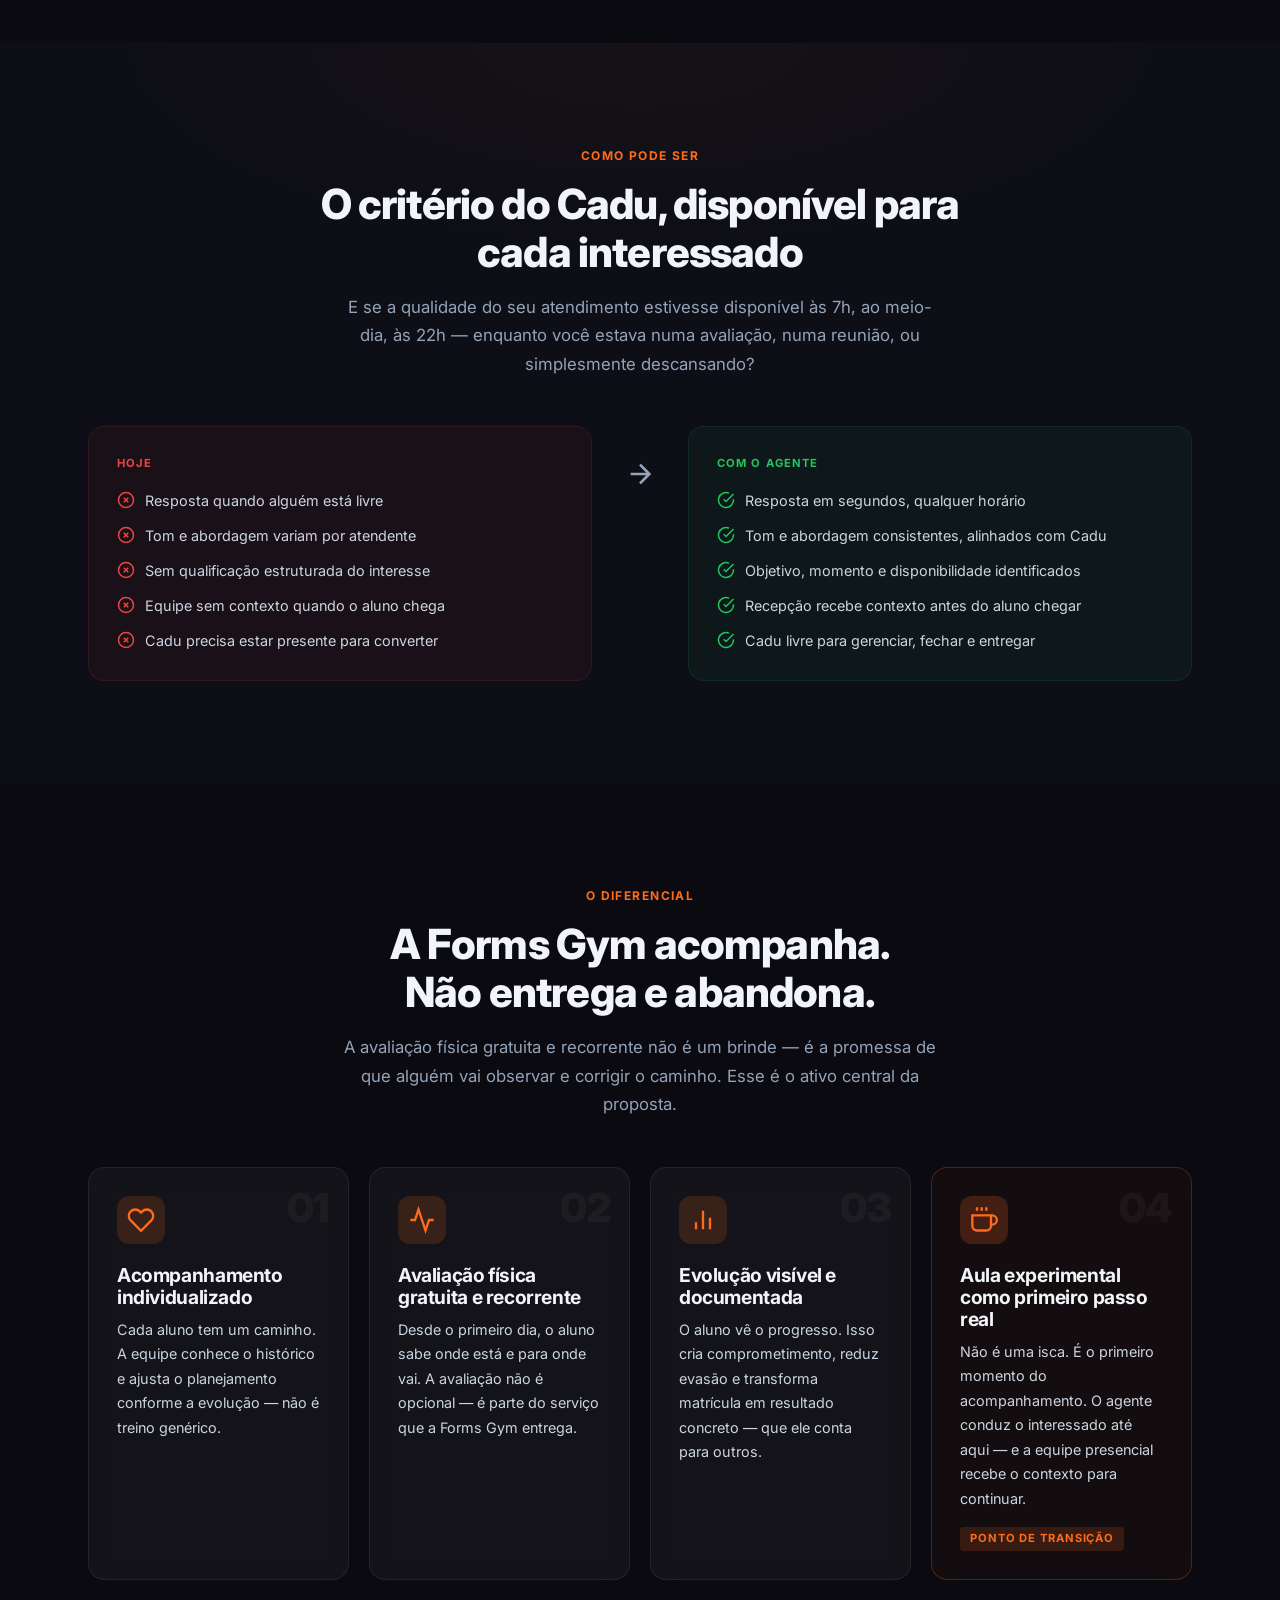
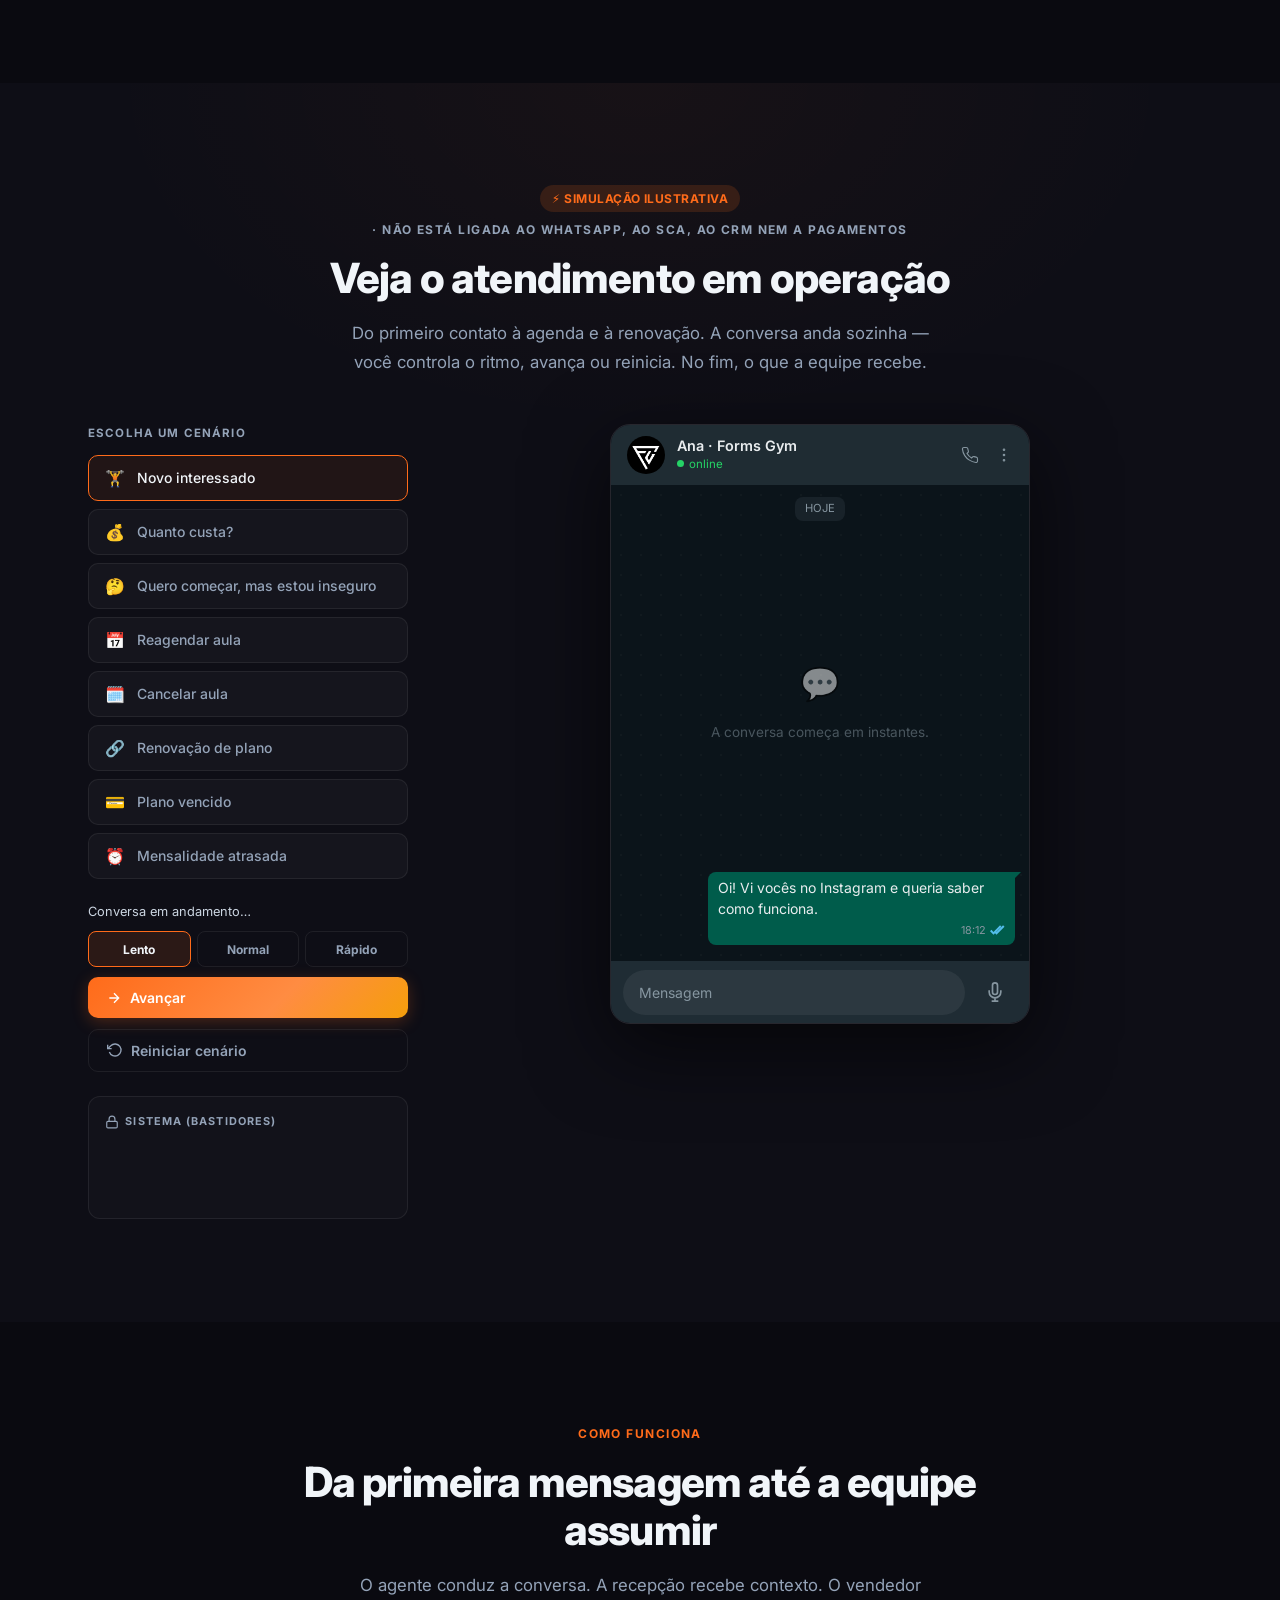
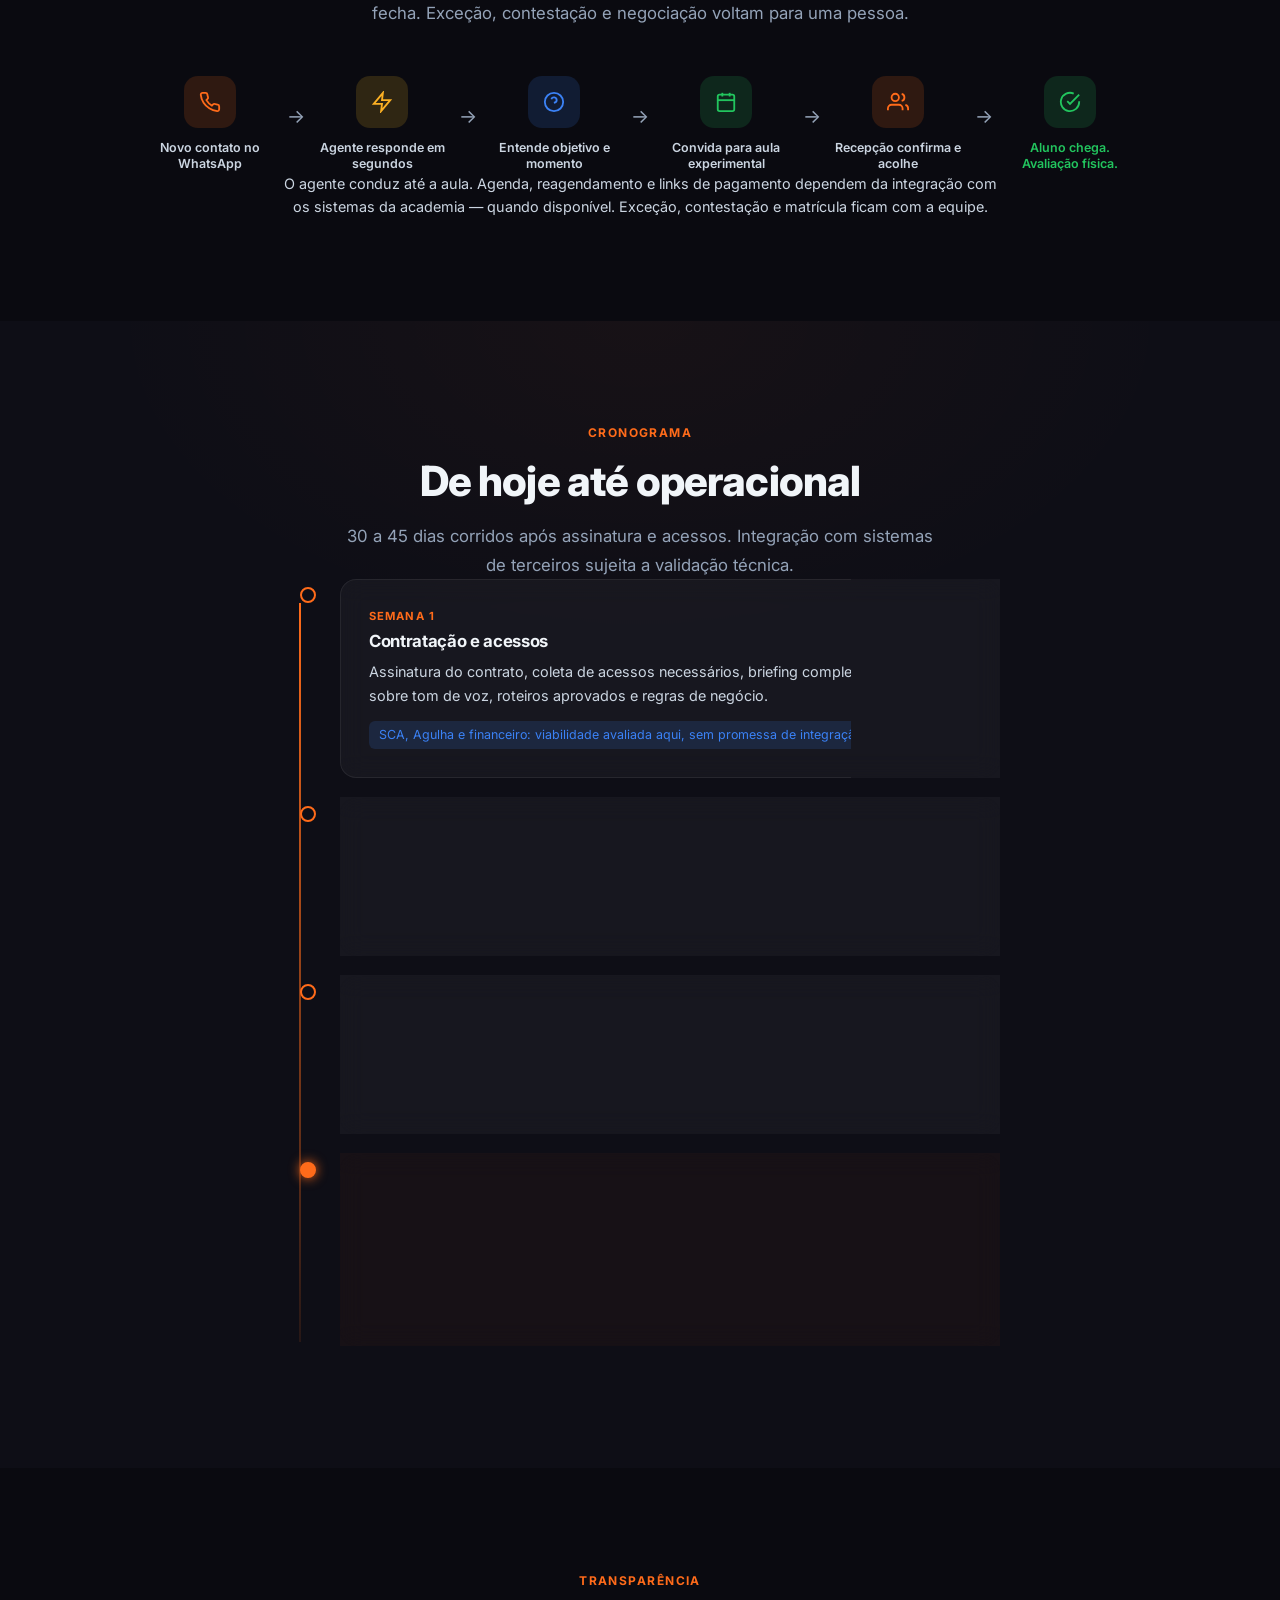
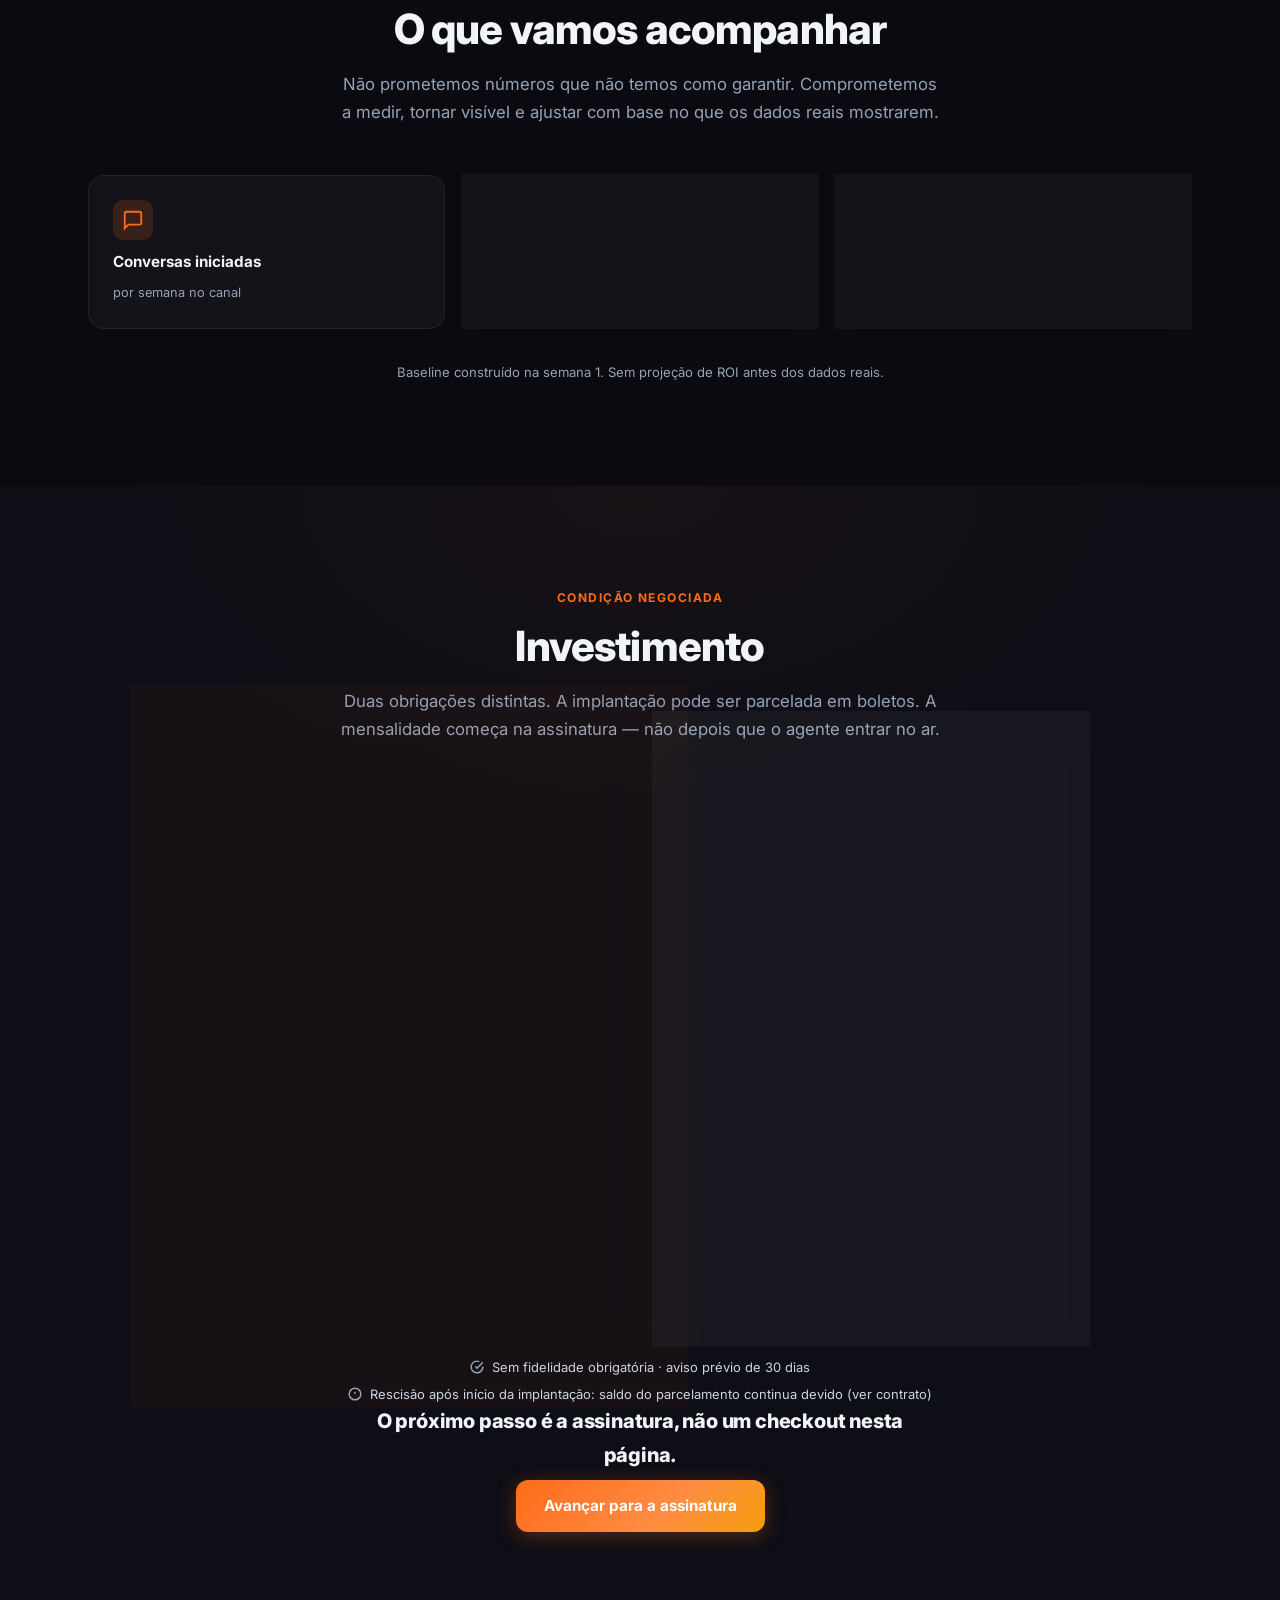
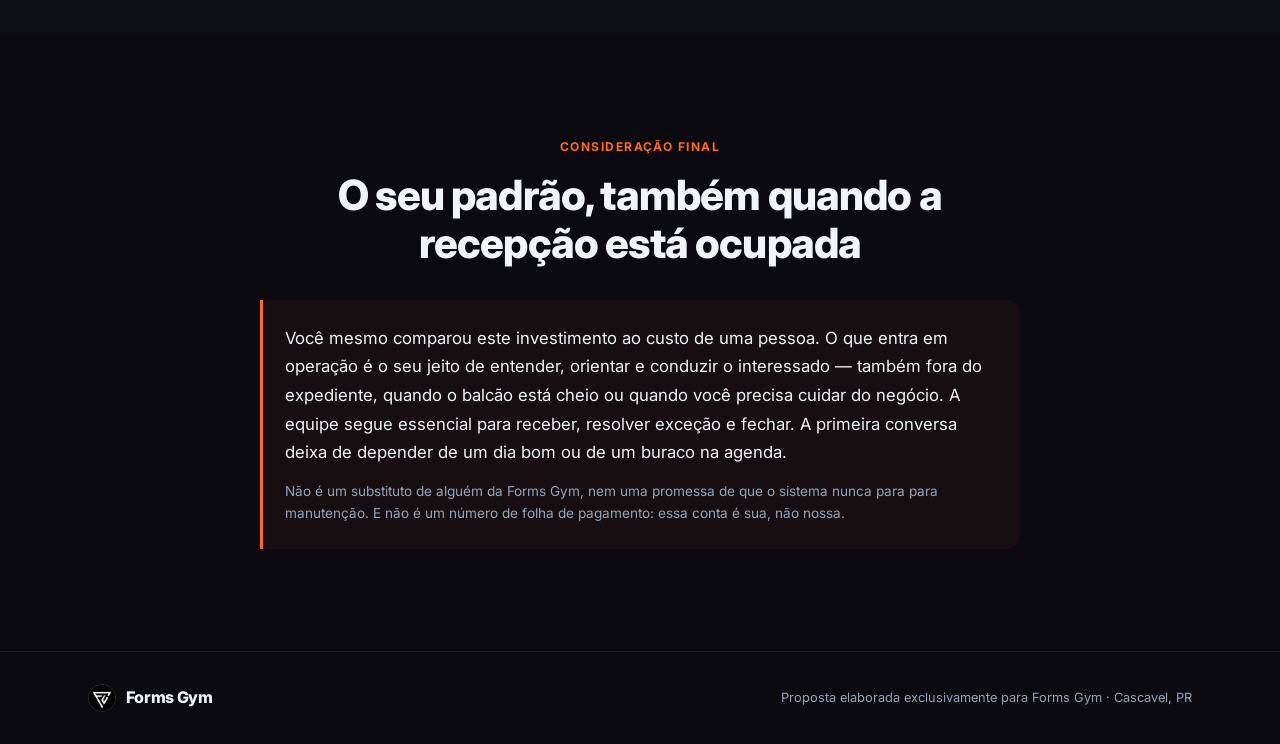
==== commit 11d9670f: "feat(lp): enxugar LP, demo mobile dialog, audio, tom Ana, cenários cobrança - Remove scope-grid, ope" ====
--- a/index.html
+++ b/index.html
@@ -314,14 +314,22 @@
             <span class="tab-icon">🔗</span>
             <span class="tab-text">Renovação de plano</span>
           </button>
+          <button class="scenario-tab" data-scenario="cobranca" role="tab" aria-selected="false" aria-controls="chat-area">
+            <span class="tab-icon">💳</span>
+            <span class="tab-text">Plano vencido</span>
+          </button>
+          <button class="scenario-tab" data-scenario="pagamento_pendente" role="tab" aria-selected="false" aria-controls="chat-area">
+            <span class="tab-icon">⏰</span>
+            <span class="tab-text">Mensalidade atrasada</span>
+          </button>
         </div>
         </div>
 
         <div class="demo-play-controls">
           <p id="demo-status" class="demo-status" aria-live="polite">A conversa começa automaticamente.</p>
           <div class="demo-pace" role="group" aria-label="Ritmo da simulação">
-            <button type="button" class="pace-btn" data-pace="1.7">Lento</button>
-            <button type="button" class="pace-btn active" data-pace="1">Normal</button>
+            <button type="button" class="pace-btn active" data-pace="1.7">Lento</button>
+            <button type="button" class="pace-btn" data-pace="1">Normal</button>
             <button type="button" class="pace-btn" data-pace="0.5">Rápido</button>
           </div>
           <button id="btn-advance" class="demo-btn demo-btn-primary" type="button">
@@ -344,8 +352,14 @@
         </div>
       </div>
 
-      <!-- Right: Phone mockup -->
-      <div class="demo-phone-wrapper">
+      <!-- Mobile: open button (hidden on desktop via CSS) -->
+      <button class="demo-open-btn" id="demo-open-btn" type="button" aria-label="Abrir simulação em tela cheia">
+        <svg width="20" height="20" viewBox="0 0 24 24" fill="none" stroke="currentColor" stroke-width="2" aria-hidden="true"><circle cx="12" cy="12" r="10"/><polygon points="10,8 16,12 10,16"/></svg>
+        Ver a simulação
+      </button>
+
+      <!-- Right: Phone mockup (inline on desktop, inside dialog on mobile) -->
+      <div class="demo-phone-wrapper" id="demo-phone-wrapper">
         <div class="demo-phone" role="region" id="chat-area" aria-label="Conversa simulada">
           <!-- WhatsApp Header -->
           <div class="wa-header">
@@ -390,6 +404,32 @@
       </div>
     </div>
 
+    <!-- Mobile demo dialog -->
+    <dialog id="demo-dialog" aria-label="Simulação do atendimento">
+      <div class="demo-dialog-inner">
+        <div class="demo-dialog-header">
+          <span id="demo-dialog-title" class="demo-dialog-title">Simulação</span>
+          <button class="demo-dialog-close" id="demo-dialog-close" aria-label="Fechar">✕</button>
+        </div>
+        <div class="demo-dialog-phone" id="demo-dialog-phone"><!-- phone clone injected by JS --></div>
+        <div class="demo-dialog-footer">
+          <div class="demo-pace dialog-pace" role="group" aria-label="Ritmo">
+            <button type="button" class="pace-btn active" data-pace="1.7">Lento</button>
+            <button type="button" class="pace-btn" data-pace="1">Normal</button>
+            <button type="button" class="pace-btn" data-pace="0.5">Rápido</button>
+          </div>
+          <button id="btn-advance-dialog" class="demo-btn demo-btn-primary" type="button">
+            <svg width="16" height="16" viewBox="0 0 24 24" fill="none" stroke="currentColor" stroke-width="2"><path d="M5 12h14M12 5l7 7-7 7"/></svg>
+            Avançar
+          </button>
+          <button id="btn-reset-dialog" class="demo-btn demo-btn-ghost" type="button">
+            <svg width="16" height="16" viewBox="0 0 24 24" fill="none" stroke="currentColor" stroke-width="2"><polyline points="1 4 1 10 7 10"/><path d="M3.51 15a9 9 0 102.13-9.36L1 10"/></svg>
+            Reiniciar
+          </button>
+        </div>
+      </div>
+    </dialog>
+
     <!-- Summary Panel (appears at end) -->
     <div id="demo-summary" class="demo-summary" aria-live="polite" hidden>
       <div class="summary-header">
@@ -458,19 +498,7 @@
       </div>
     </div>
 
-    <div class="scope-grid reveal mt-8">
-      <div class="scope-item glass-card"><strong>Atendimento inicial</strong><span>Dúvidas aprovadas e uma qualificação curta, sem questionário.</span></div>
-      <div class="scope-item glass-card"><strong>Aula experimental</strong><span>Convite alinhado a acompanhamento, avaliação e resultado.</span></div>
-      <div class="scope-item glass-card"><strong>Agenda</strong><span>Agendar, reagendar e cancelar, dentro das regras da academia.</span></div>
-      <div class="scope-item glass-card"><strong>Contexto para a equipe</strong><span>Resumo da conversa, da intenção e da próxima ação.</span></div>
-      <div class="scope-item glass-card"><strong>Link de pagamento</strong><span>Só o que uma fonte autorizada informar, para pendência ou renovação.</span></div>
-      <div class="scope-item glass-card"><strong>Pessoa no controle</strong><span>Contestação, negociação, exceção e fechamento da matrícula.</span></div>
-    </div>
-
-    <div class="operacao-nota reveal mt-8">
-      <svg width="16" height="16" viewBox="0 0 24 24" fill="none" stroke="currentColor" stroke-width="2" aria-hidden="true"><circle cx="12" cy="12" r="10"/><line x1="12" y1="8" x2="12" y2="12"/><line x1="12" y1="16" x2="12.01" y2="16"/></svg>
-      <span>A agenda hoje está no SCA e o Agulha foi indicado como CRM. Quando a integração for tecnicamente possível e autorizada, agendar, reagendar e cancelar pode acontecer direto no sistema. Até lá, a equipe recebe o resumo e confirma num fluxo assistido. O mesmo vale para links de pagamento: só os que vierem de fonte autorizada, sem o agente inventar valor ou confirmar pagamento sozinho.</span>
-    </div>
+    <p class="operacao-nota-curta reveal mt-8">O agente conduz até a aula. Agenda, reagendamento e links de pagamento dependem da integração com os sistemas da academia — quando disponível. Exceção, contestação e matrícula ficam com a equipe.</p>
   </div>
 </section>
 
@@ -480,7 +508,7 @@
     <div class="section-header reveal">
       <div class="section-label">Cronograma</div>
       <h2>De hoje até operacional</h2>
-      <p class="section-sub">Estimativa de 30 a 45 dias corridos depois da assinatura e da entrega dos acessos e informações essenciais. Integração com sistemas de terceiros depende de validação técnica — não é prazo garantido.</p>
+      <p class="section-sub">30 a 45 dias corridos após assinatura e acessos. Integração com sistemas de terceiros sujeita a validação técnica.</p>
     </div>
 
     <div class="timeline reveal mt-12">
@@ -541,13 +569,6 @@
       </div>
       <div class="metric-card glass-card">
         <div class="metric-icon">
-          <svg width="22" height="22" viewBox="0 0 24 24" fill="none" stroke="currentColor" stroke-width="2" aria-hidden="true"><polygon points="13 2 3 14 12 14 11 22 21 10 12 10 13 2"/></svg>
-        </div>
-        <div class="metric-label">Interessados qualificados</div>
-        <div class="metric-desc">chegaram ao convite de aula</div>
-      </div>
-      <div class="metric-card glass-card">
-        <div class="metric-icon">
           <svg width="22" height="22" viewBox="0 0 24 24" fill="none" stroke="currentColor" stroke-width="2" aria-hidden="true"><rect x="3" y="4" width="18" height="18" rx="2"/><line x1="16" y1="2" x2="16" y2="6"/><line x1="8" y1="2" x2="8" y2="6"/><line x1="3" y1="10" x2="21" y2="10"/><path d="M8 14h.01M12 14h.01"/></svg>
         </div>
         <div class="metric-label">Aulas agendadas</div>
@@ -560,26 +581,8 @@
         <div class="metric-label">Comparecimento</div>
         <div class="metric-desc">% que apareceu na aula</div>
       </div>
-      <div class="metric-card glass-card">
-        <div class="metric-icon">
-          <svg width="22" height="22" viewBox="0 0 24 24" fill="none" stroke="currentColor" stroke-width="2" aria-hidden="true"><path d="M22 11.08V12a10 10 0 11-5.93-9.14"/><polyline points="22 4 12 14.01 9 11.01"/></svg>
-        </div>
-        <div class="metric-label">Conversão presencial</div>
-        <div class="metric-desc">aula experimental → matrícula</div>
-      </div>
-      <div class="metric-card glass-card">
-        <div class="metric-icon">
-          <svg width="22" height="22" viewBox="0 0 24 24" fill="none" stroke="currentColor" stroke-width="2" aria-hidden="true"><circle cx="12" cy="12" r="10"/><polyline points="12 6 12 12 16 14"/></svg>
-        </div>
-        <div class="metric-label">Tempo de resposta</div>
-        <div class="metric-desc">média do primeiro contato</div>
-      </div>
-    </div>
-
-    <div class="medicao-nota reveal mt-8">
-      <svg width="16" height="16" viewBox="0 0 24 24" fill="none" stroke="currentColor" stroke-width="2" aria-hidden="true"><circle cx="12" cy="12" r="10"/><line x1="12" y1="8" x2="12" y2="12"/><line x1="12" y1="16" x2="12.01" y2="16"/></svg>
-      <span>Baseline começa a ser construído na semana 1 de operação. Não projetamos ROI sem dados reais da academia.</span>
-    </div>
+    </div>
+    <p class="medicao-simples reveal mt-8">Baseline construído na semana 1. Sem projeção de ROI antes dos dados reais.</p>
   </div>
 </section>
 
@@ -637,11 +640,15 @@
 
     <div class="investment-footer reveal mt-8">
       <div class="invest-footer-items">
-        <div class="invest-footer-item">Sem fidelidade obrigatória de seis meses e sem multa rescisória</div>
-        <div class="invest-footer-item">Aviso prévio de 30 dias</div>
-        <div class="invest-footer-item">Se a rescisão ocorrer depois do início efetivo da implantação, o saldo da implantação parcelada continua devido, conforme o contrato</div>
-      </div>
-      <p class="token-note">A mensalidade cobre os custos ordinários de tecnologia desta operação, com franquia de 50 milhões de tokens de texto por mês — entrada e saída somadas, não 50 milhões de cada. É uma trava para volume fora do comum: o consumo é acompanhado e qualquer ampliação pede proposta e aprovação antes. Campanhas e disparos em massa não entram nesta oferta.</p>
+        <div class="invest-footer-item">
+          <svg width="14" height="14" viewBox="0 0 24 24" fill="none" stroke="currentColor" stroke-width="2.5" aria-hidden="true"><path d="M22 11.08V12a10 10 0 11-5.93-9.14"/><polyline points="22 4 12 14.01 9 11.01"/></svg>
+          Sem fidelidade obrigatória · aviso prévio de 30 dias
+        </div>
+        <div class="invest-footer-item">
+          <svg width="14" height="14" viewBox="0 0 24 24" fill="none" stroke="currentColor" stroke-width="2.5" aria-hidden="true"><circle cx="12" cy="12" r="10"/><line x1="12" y1="8" x2="12" y2="12"/><line x1="12" y1="16" x2="12.01" y2="16"/></svg>
+          Rescisão após início da implantação: saldo do parcelamento continua devido (ver contrato)
+        </div>
+      </div>
     </div>
 
     <div class="decision-cta reveal mt-10">
@@ -661,12 +668,6 @@
       <p>Você mesmo comparou este investimento ao custo de uma pessoa. O que entra em operação é o seu jeito de entender, orientar e conduzir o interessado — também fora do expediente, quando o balcão está cheio ou quando você precisa cuidar do negócio. A equipe segue essencial para receber, resolver exceção e fechar. A primeira conversa deixa de depender de um dia bom ou de um buraco na agenda.</p>
       <footer>Não é um substituto de alguém da Forms Gym, nem uma promessa de que o sistema nunca para para manutenção. E não é um número de folha de pagamento: essa conta é sua, não nossa.</footer>
     </blockquote>
-    <ol class="next-steps reveal">
-      <li><strong>Minuta do contrato</strong><span>Condições de rescisão, saldo da implantação e exceções ficam na redação jurídica.</span></li>
-      <li><strong>Assinatura</strong><span>Na hora, R$ 3.640: primeira parcela da implantação e primeira mensalidade.</span></li>
-      <li><strong>Acessos</strong><span>WhatsApp, SCA, Agulha e a fonte de pagamentos, para validar o que pode ser automático.</span></li>
-      <li><strong>Implantação</strong><span>Estimativa de 30 a 45 dias corridos após assinatura e informações essenciais.</span></li>
-    </ol>
   </div>
 </section>
 
--- a/style.css
+++ b/style.css
@@ -1718,3 +1718,146 @@
 .next-steps strong { display: block; color: var(--text); }
 .next-steps span { color: var(--text-dim); font-size: 0.9rem; }
 @media (max-width: 640px) { .pay-split { grid-template-columns: 1fr; } }
+
+/* ════════════════════════════════════════
+   LP TRIM ADDITIONS
+   ════════════════════════════════════════ */
+.operacao-nota-curta {
+  font-size: 0.9rem;
+  color: var(--text-dim);
+  max-width: 720px;
+  margin: 0 auto;
+  text-align: center;
+  line-height: 1.6;
+}
+.medicao-simples {
+  font-size: 0.82rem;
+  color: var(--text-muted);
+  text-align: center;
+}
+.invest-footer-items {
+  display: flex;
+  flex-direction: column;
+  gap: 0.5rem;
+  margin-top: 0.75rem;
+}
+.invest-footer-item {
+  display: flex;
+  align-items: flex-start;
+  gap: 0.45rem;
+  font-size: 0.81rem;
+  color: var(--text-dim);
+  line-height: 1.45;
+}
+.invest-footer-item svg { flex-shrink: 0; margin-top: 2px; color: var(--text-muted); }
+
+/* ════════════════════════════════════════
+   DEMO MOBILE OPEN BUTTON
+   ════════════════════════════════════════ */
+.demo-open-btn {
+  display: none;
+}
+@media (max-width: 900px) {
+  .demo-open-btn {
+    display: flex;
+    align-items: center;
+    justify-content: center;
+    gap: 0.6rem;
+    width: 100%;
+    margin: 1rem 0 0;
+    padding: 0.85rem 1.4rem;
+    background: var(--energy);
+    color: #fff;
+    border: none;
+    border-radius: 12px;
+    font-size: 1rem;
+    font-weight: 700;
+    cursor: pointer;
+    font-family: inherit;
+    order: 10;
+  }
+  .demo-phone-wrapper {
+    display: none;
+  }
+}
+
+/* ════════════════════════════════════════
+   DEMO DIALOG (mobile fullscreen)
+   ════════════════════════════════════════ */
+#demo-dialog {
+  border: none;
+  padding: 0;
+  background: var(--bg-surface, #1a1e2e);
+  color: var(--text);
+  width: 100vw;
+  max-width: 100vw;
+  height: 100dvh;
+  max-height: 100dvh;
+  margin: 0;
+  inset: 0;
+  border-radius: 0;
+  overflow: hidden;
+}
+#demo-dialog::backdrop {
+  background: rgba(0,0,0,0.75);
+}
+.demo-dialog-inner {
+  display: flex;
+  flex-direction: column;
+  height: 100%;
+}
+.demo-dialog-header {
+  display: flex;
+  align-items: center;
+  justify-content: space-between;
+  padding: 0.9rem 1rem 0.6rem;
+  border-bottom: 1px solid var(--border);
+  flex-shrink: 0;
+}
+.demo-dialog-title {
+  font-size: 0.95rem;
+  font-weight: 700;
+  color: var(--text);
+}
+.demo-dialog-close {
+  background: none;
+  border: none;
+  color: var(--text-muted);
+  font-size: 1.2rem;
+  cursor: pointer;
+  padding: 0.25rem 0.5rem;
+  border-radius: 6px;
+  font-family: inherit;
+}
+.demo-dialog-phone {
+  flex: 1;
+  overflow-y: auto;
+  padding: 0.75rem 1rem;
+  display: flex;
+  flex-direction: column;
+  gap: 0.5rem;
+}
+.demo-dialog-footer {
+  display: flex;
+  align-items: center;
+  gap: 0.6rem;
+  padding: 0.85rem 1rem;
+  border-top: 1px solid var(--border);
+  background: var(--bg-surface, #1a1e2e);
+  flex-shrink: 0;
+  flex-wrap: wrap;
+}
+.demo-dialog-footer .pace-btn {
+  padding: 0.35rem 0.7rem;
+  font-size: 0.78rem;
+}
+.demo-dialog-footer .demo-pace {
+  display: flex;
+  gap: 0.25rem;
+}
+.demo-dialog-footer .demo-btn {
+  flex: 1;
+  min-width: 0;
+  justify-content: center;
+  font-size: 0.85rem;
+}
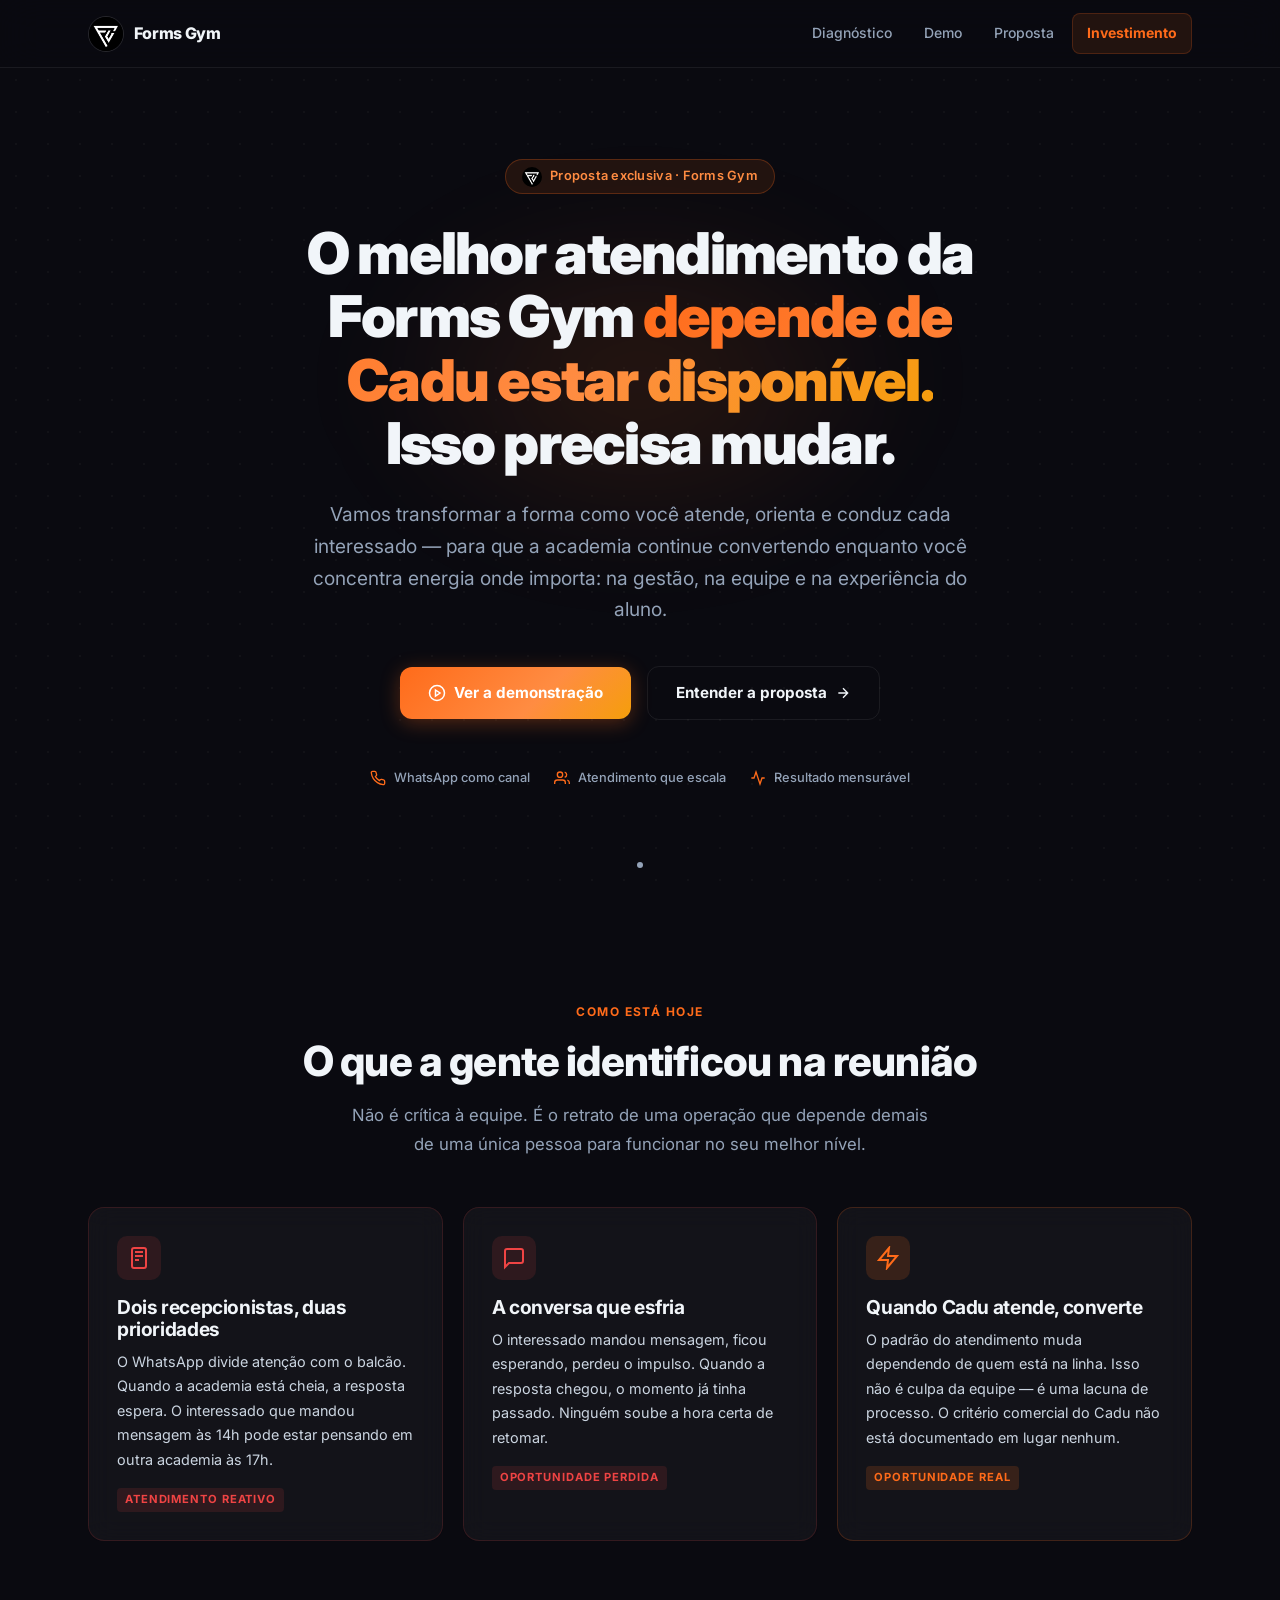
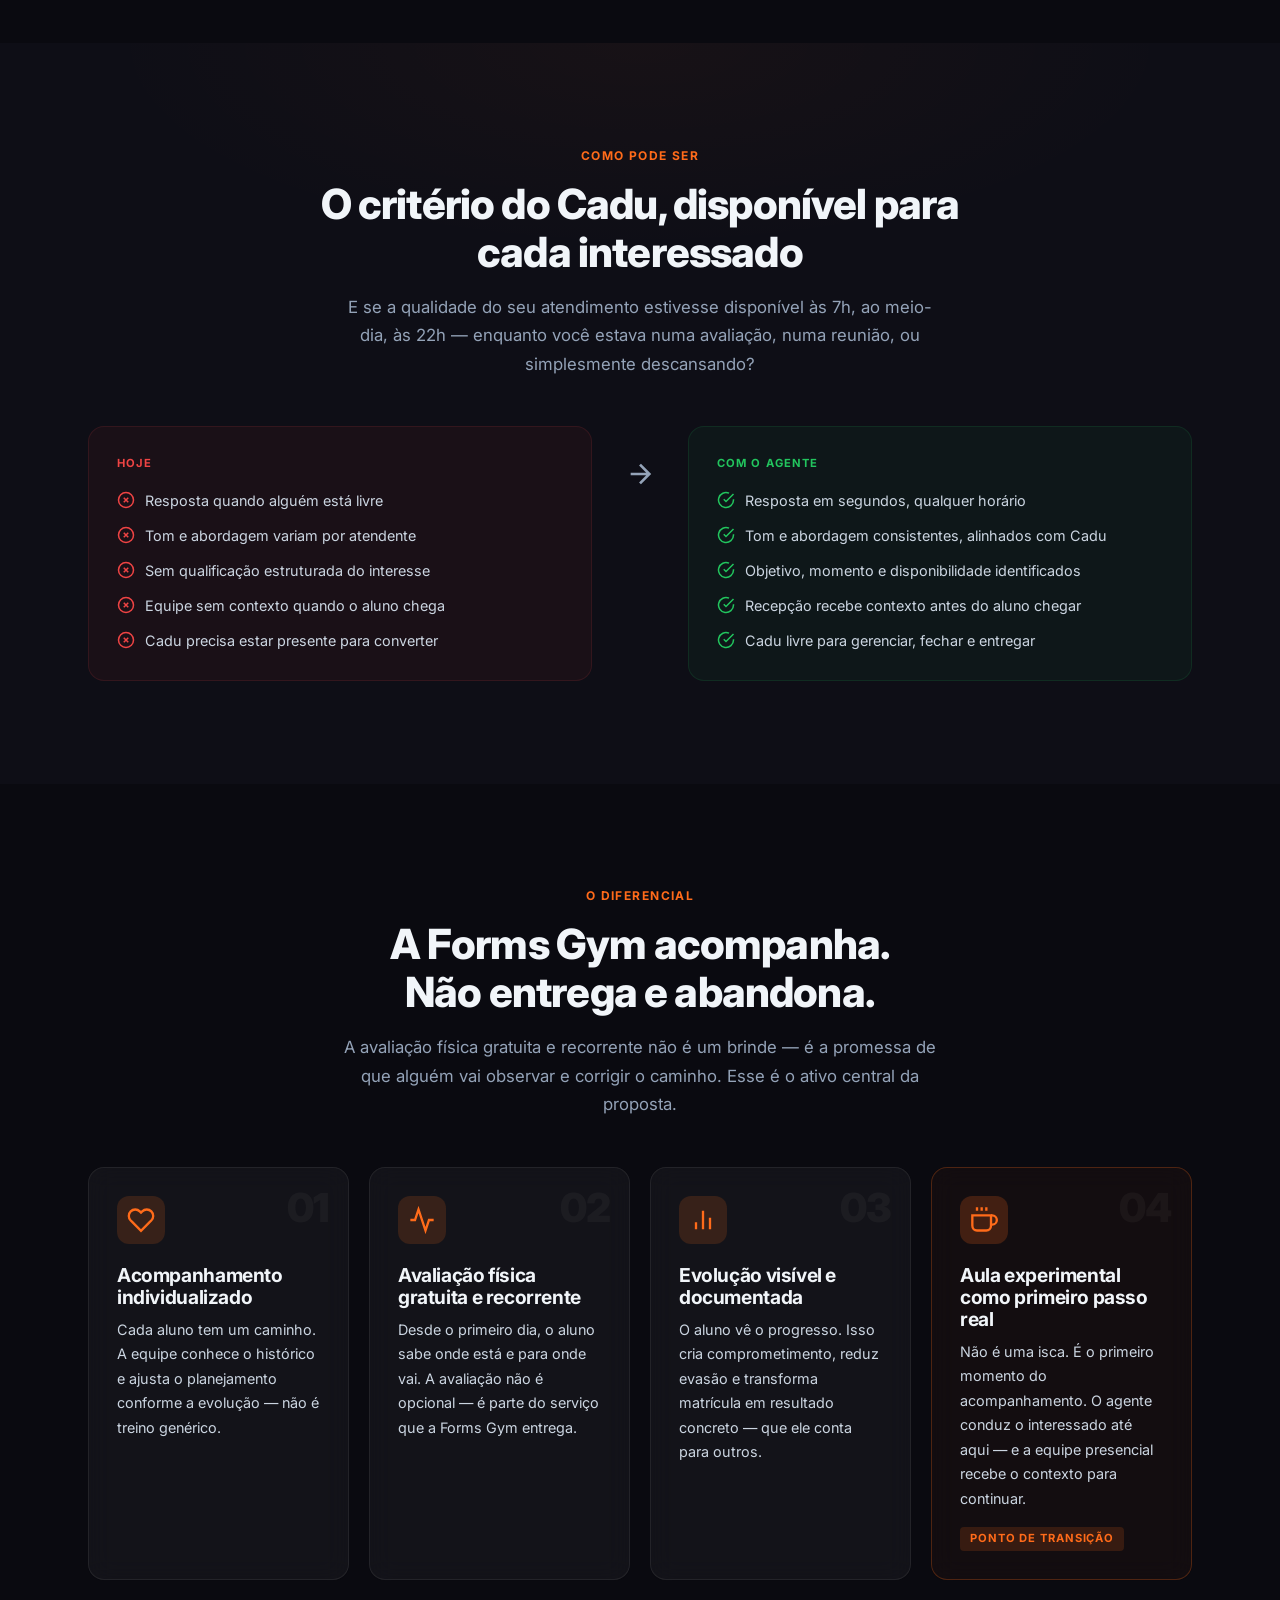
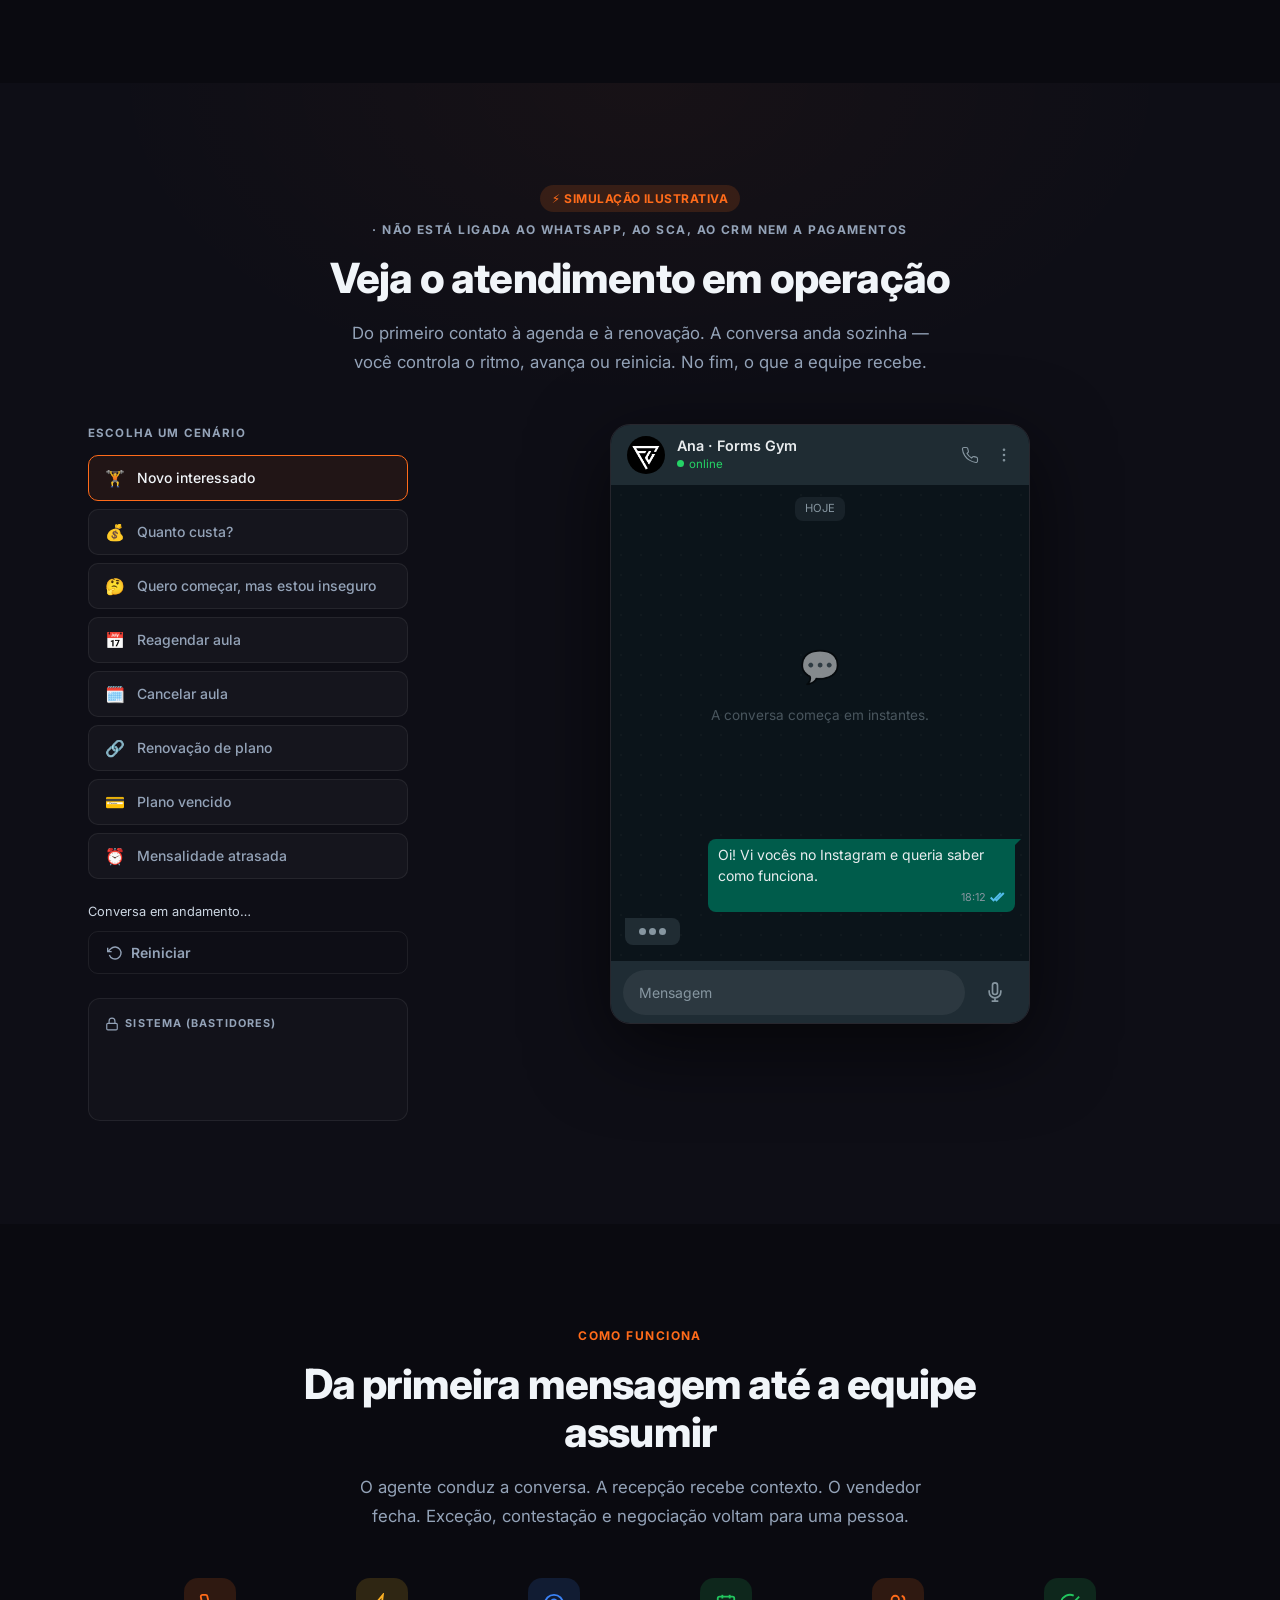
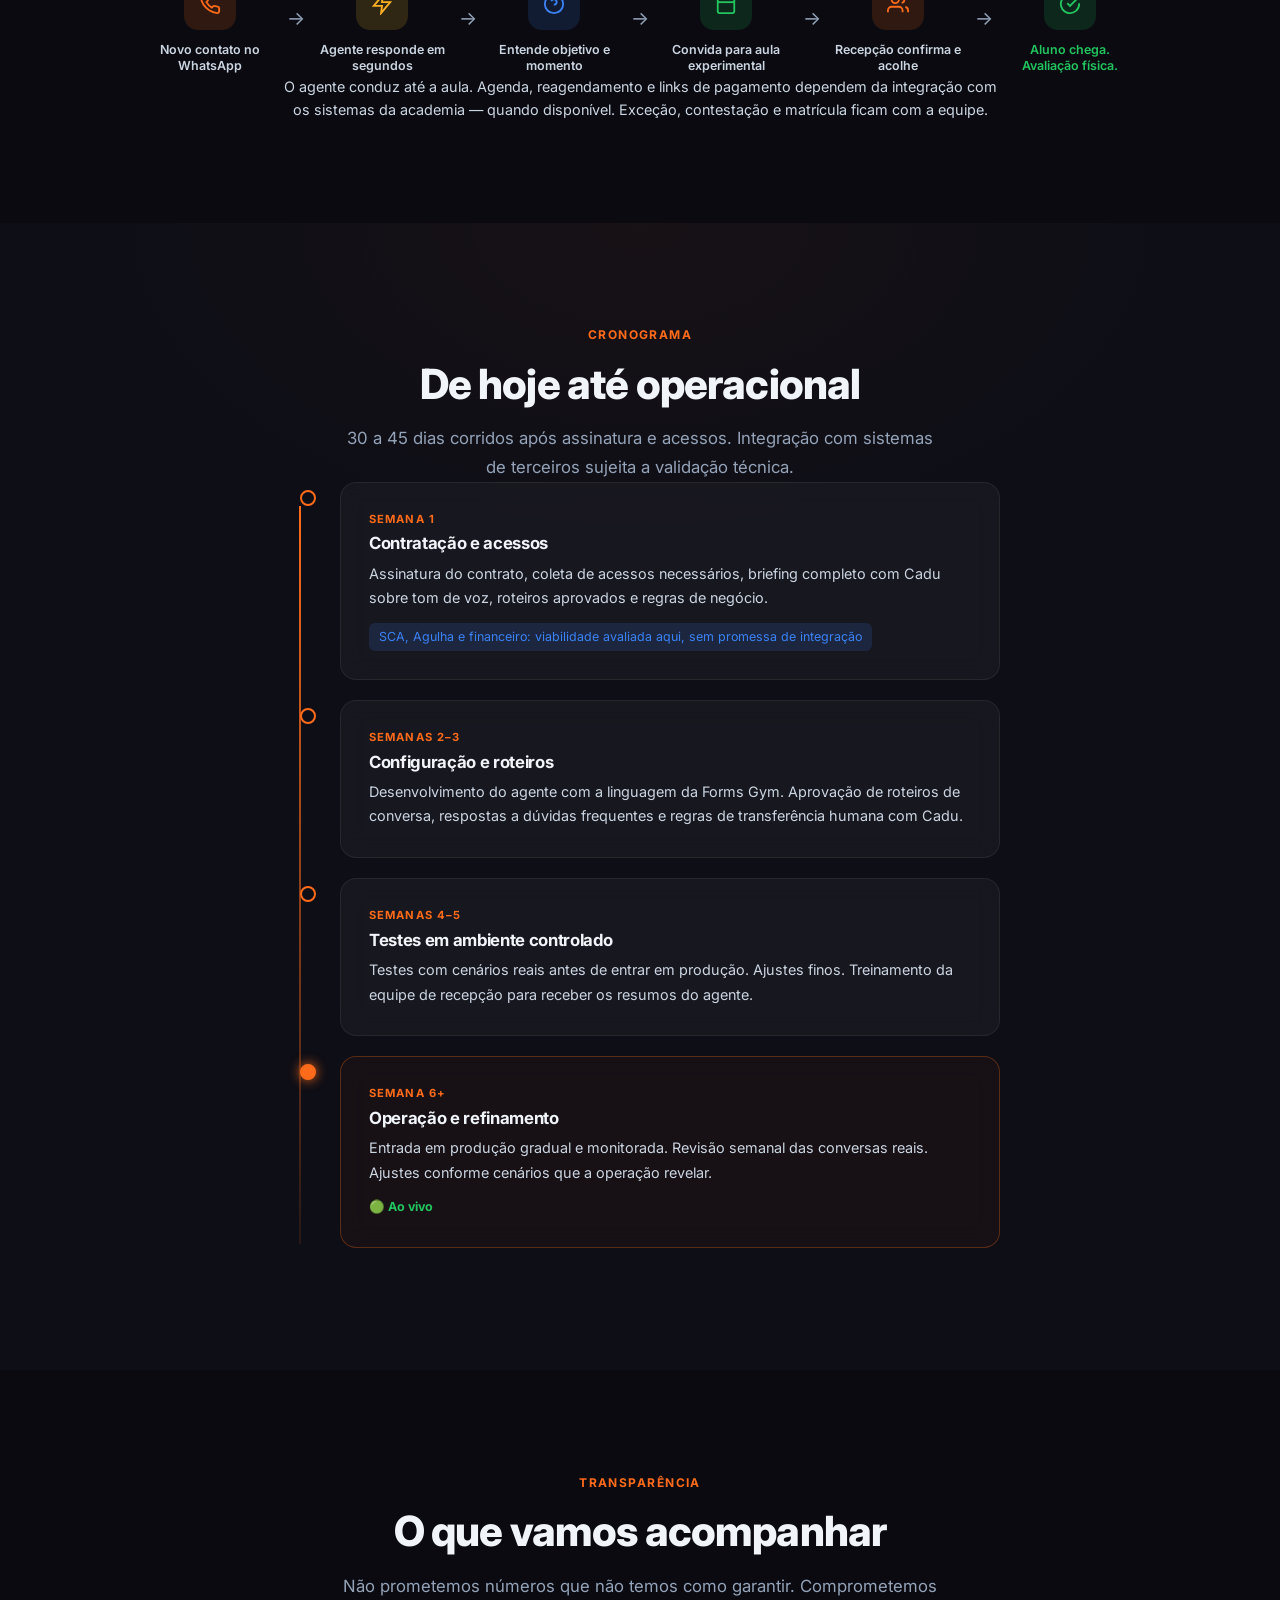
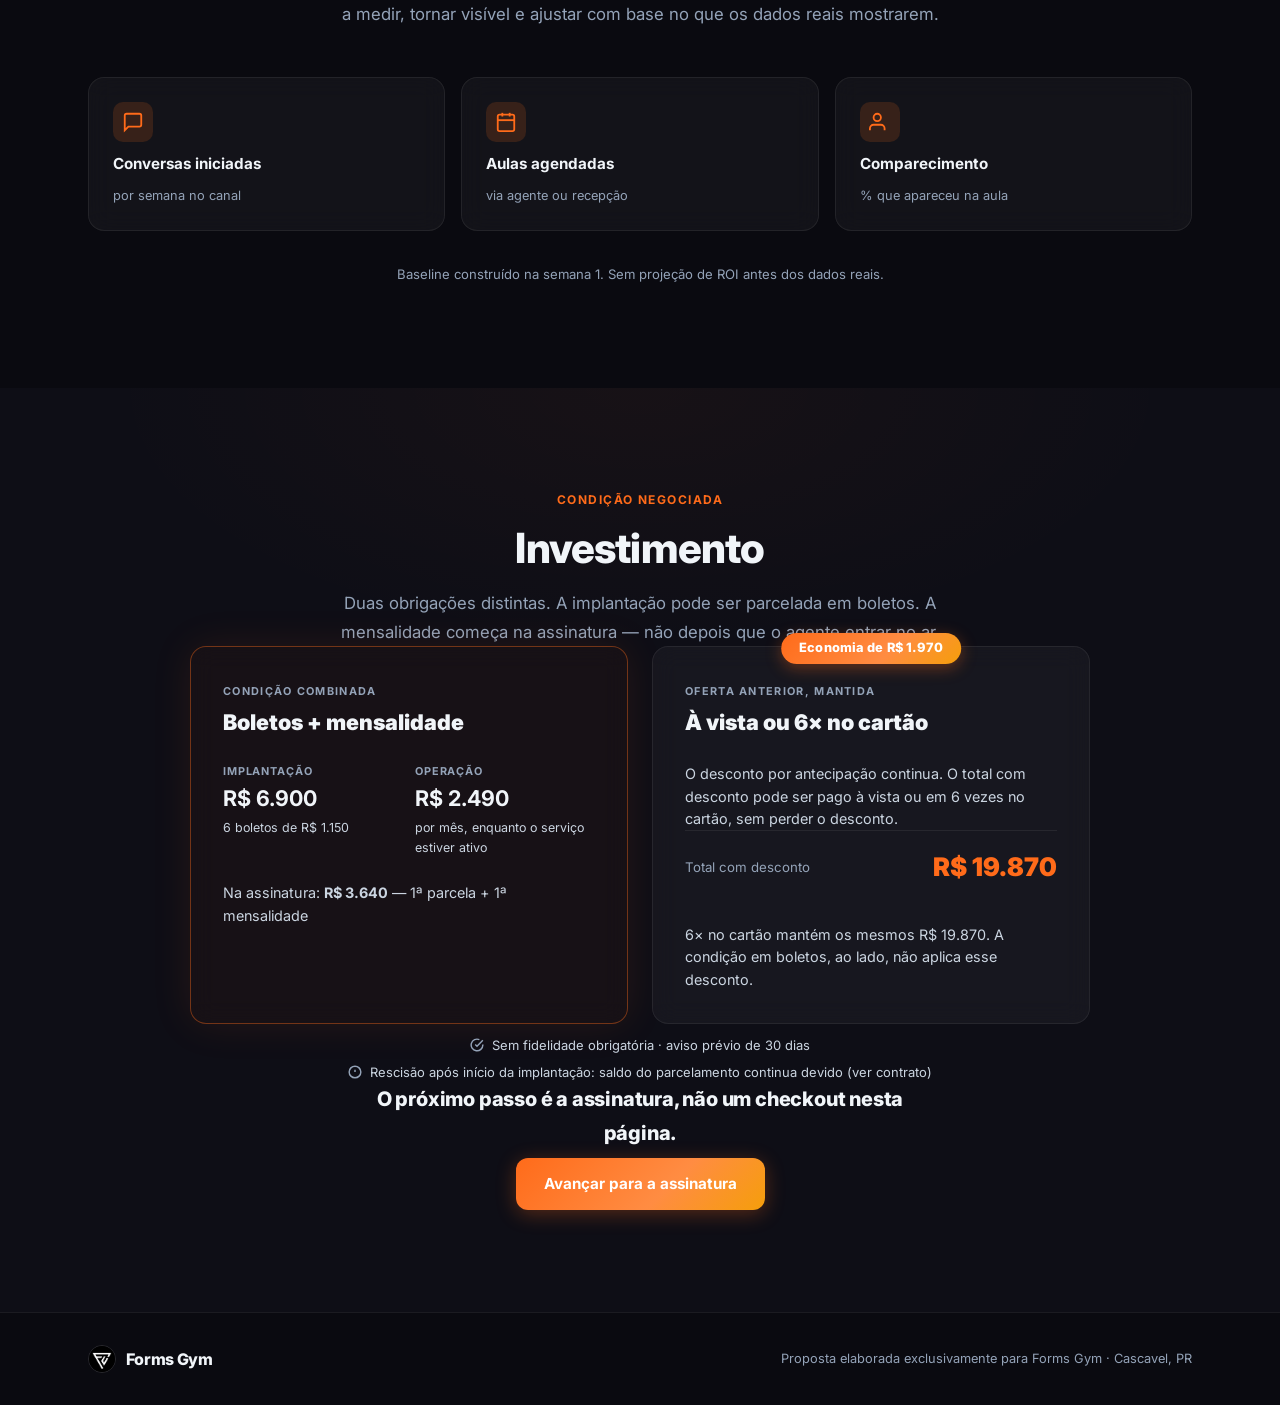
==== commit 5d314690: "feat(lp): refine LP e demo — 8 ajustes pós-reunião - Remove seção 'Consideração final' (#assinatura)" ====
--- a/index.html
+++ b/index.html
@@ -327,18 +327,9 @@
 
         <div class="demo-play-controls">
           <p id="demo-status" class="demo-status" aria-live="polite">A conversa começa automaticamente.</p>
-          <div class="demo-pace" role="group" aria-label="Ritmo da simulação">
-            <button type="button" class="pace-btn active" data-pace="1.7">Lento</button>
-            <button type="button" class="pace-btn" data-pace="1">Normal</button>
-            <button type="button" class="pace-btn" data-pace="0.5">Rápido</button>
-          </div>
-          <button id="btn-advance" class="demo-btn demo-btn-primary" type="button">
-            <svg width="16" height="16" viewBox="0 0 24 24" fill="none" stroke="currentColor" stroke-width="2" aria-hidden="true"><path d="M5 12h14M12 5l7 7-7 7"/></svg>
-            Avançar
-          </button>
           <button id="btn-reset" class="demo-btn demo-btn-ghost" type="button" aria-label="Reiniciar demonstração">
             <svg width="16" height="16" viewBox="0 0 24 24" fill="none" stroke="currentColor" stroke-width="2" aria-hidden="true"><polyline points="1 4 1 10 7 10"/><path d="M3.51 15a9 9 0 102.13-9.36L1 10"/></svg>
-            Reiniciar cenário
+            Reiniciar
           </button>
         </div>
 
@@ -404,28 +395,61 @@
       </div>
     </div>
 
-    <!-- Mobile demo dialog -->
+    <!-- Mobile demo dialog (fullscreen WhatsApp-style) -->
     <dialog id="demo-dialog" aria-label="Simulação do atendimento">
       <div class="demo-dialog-inner">
-        <div class="demo-dialog-header">
-          <span id="demo-dialog-title" class="demo-dialog-title">Simulação</span>
-          <button class="demo-dialog-close" id="demo-dialog-close" aria-label="Fechar">✕</button>
-        </div>
-        <div class="demo-dialog-phone" id="demo-dialog-phone"><!-- phone clone injected by JS --></div>
-        <div class="demo-dialog-footer">
-          <div class="demo-pace dialog-pace" role="group" aria-label="Ritmo">
-            <button type="button" class="pace-btn active" data-pace="1.7">Lento</button>
-            <button type="button" class="pace-btn" data-pace="1">Normal</button>
-            <button type="button" class="pace-btn" data-pace="0.5">Rápido</button>
-          </div>
-          <button id="btn-advance-dialog" class="demo-btn demo-btn-primary" type="button">
-            <svg width="16" height="16" viewBox="0 0 24 24" fill="none" stroke="currentColor" stroke-width="2"><path d="M5 12h14M12 5l7 7-7 7"/></svg>
-            Avançar
-          </button>
-          <button id="btn-reset-dialog" class="demo-btn demo-btn-ghost" type="button">
-            <svg width="16" height="16" viewBox="0 0 24 24" fill="none" stroke="currentColor" stroke-width="2"><polyline points="1 4 1 10 7 10"/><path d="M3.51 15a9 9 0 102.13-9.36L1 10"/></svg>
-            Reiniciar
-          </button>
+        <!-- WA-style header -->
+        <div class="demo-dialog-wa-header">
+          <button class="demo-dialog-back" id="demo-dialog-close" aria-label="Fechar simulação">
+            <svg width="22" height="22" viewBox="0 0 24 24" fill="none" stroke="currentColor" stroke-width="2.5" aria-hidden="true"><polyline points="15 18 9 12 15 6"/></svg>
+          </button>
+          <div class="demo-dialog-wa-avatar">
+            <img src="formsgym-logo.jpg" alt="" class="wa-avatar-img">
+          </div>
+          <div class="demo-dialog-wa-info">
+            <div class="demo-dialog-wa-name">Ana · Forms Gym</div>
+            <div class="demo-dialog-wa-status">
+              <span class="wa-online-dot" aria-hidden="true"></span>
+              online
+            </div>
+          </div>
+          <div class="demo-dialog-wa-actions" aria-hidden="true">
+            <svg width="18" height="18" viewBox="0 0 24 24" fill="none" stroke="currentColor" stroke-width="1.5"><path d="M22 16.92v3a2 2 0 01-2.18 2 19.79 19.79 0 01-8.63-3.07A19.5 19.5 0 015 12.84a19.79 19.79 0 01-3.07-8.67A2 2 0 014.11 2h3a2 2 0 012 1.72 12.84 12.84 0 00.7 2.81 2 2 0 01-.45 2.11L8.09 9.91a16 16 0 006 6l1.27-1.27a2 2 0 012.11-.45 12.84 12.84 0 002.81.7A2 2 0 0122 16.92z"/></svg>
+            <svg width="18" height="18" viewBox="0 0 24 24" fill="none" stroke="currentColor" stroke-width="1.5"><circle cx="12" cy="5" r="1"/><circle cx="12" cy="12" r="1"/><circle cx="12" cy="19" r="1"/></svg>
+          </div>
+        </div>
+
+        <!-- Chat area (messages injected here) -->
+        <div class="demo-dialog-chat" id="demo-dialog-chat">
+          <!-- date divider -->
+          <div class="wa-date-divider"><span>HOJE</span></div>
+        </div>
+
+        <!-- Input bar (decorative) -->
+        <div class="wa-input-bar demo-dialog-input" aria-hidden="true">
+          <div class="wa-input-inner">
+            <span class="wa-input-placeholder">Mensagem</span>
+          </div>
+          <div class="wa-mic-btn">
+            <svg width="20" height="20" viewBox="0 0 24 24" fill="none" stroke="currentColor" stroke-width="2"><path d="M12 1a3 3 0 00-3 3v8a3 3 0 006 0V4a3 3 0 00-3-3z"/><path d="M19 10v2a7 7 0 01-14 0v-2M12 19v4M8 23h8"/></svg>
+          </div>
+        </div>
+
+        <!-- Bottom bar: restart (left) + scenario picker (right) -->
+        <div class="demo-dialog-bar">
+          <button id="btn-reset-dialog" class="demo-dialog-restart-btn" aria-label="Reiniciar">
+            <svg width="18" height="18" viewBox="0 0 24 24" fill="none" stroke="currentColor" stroke-width="2" aria-hidden="true"><polyline points="1 4 1 10 7 10"/><path d="M3.51 15a9 9 0 102.13-9.36L1 10"/></svg>
+          </button>
+          <select id="dialog-scenario-select" class="demo-dialog-select" aria-label="Escolher cenário">
+            <option value="novo">🏋️ Novo interessado</option>
+            <option value="preco">💰 Quanto custa?</option>
+            <option value="inseguro">🤔 Quero começar, mas estou inseguro</option>
+            <option value="reagendar">📅 Reagendar aula</option>
+            <option value="cancelar">🗓️ Cancelar aula</option>
+            <option value="pagamento">🔗 Renovação de plano</option>
+            <option value="cobranca">💳 Plano vencido</option>
+            <option value="pagamento_pendente">⏰ Mensalidade atrasada</option>
+          </select>
         </div>
       </div>
     </dialog>
@@ -611,18 +635,7 @@
             <em>por mês, enquanto o serviço estiver ativo</em>
           </div>
         </div>
-        <div class="pay-now">
-          <span>Na assinatura</span>
-          <strong id="val-now">R$ 3.640</strong>
-          <small>1ª parcela da implantação + 1ª mensalidade</small>
-        </div>
-        <ol class="pay-schedule">
-          <li><span>Assinatura, ainda em setembro de 2026</span><b>R$ 3.640</b></li>
-          <li><span>17/10/2026</span><b>R$ 3.640</b></li>
-          <li><span>Todo dia 17, até a 6ª parcela da implantação</span><b>R$ 3.640</b></li>
-          <li><span>Depois da 6ª parcela</span><b>R$ 2.490/mês</b></li>
-        </ol>
-        <p class="pay-math" id="val-math">6 × R$ 1.150 = R$ 6.900 de implantação. 6 × R$ 2.490 = R$ 14.940 de mensalidades. Os seis primeiros pagamentos somam R$ 21.840. Não é um financiamento único de R$ 21.840 em seis vezes.</p>
+        <p class="pay-card-note" style="margin-top:0.5rem">Na assinatura: <strong id="val-now">R$ 3.640</strong> — 1ª parcela + 1ª mensalidade</p>
       </div>
 
       <div class="invest-card glass-card" id="investment-b">
@@ -658,18 +671,6 @@
   </div>
 </section>
 
-<section id="assinatura" class="section">
-  <div class="container">
-    <div class="section-header reveal">
-      <div class="section-label">Consideração final</div>
-      <h2>O seu padrão, também quando a recepção está ocupada</h2>
-    </div>
-    <blockquote class="closing-quote reveal">
-      <p>Você mesmo comparou este investimento ao custo de uma pessoa. O que entra em operação é o seu jeito de entender, orientar e conduzir o interessado — também fora do expediente, quando o balcão está cheio ou quando você precisa cuidar do negócio. A equipe segue essencial para receber, resolver exceção e fechar. A primeira conversa deixa de depender de um dia bom ou de um buraco na agenda.</p>
-      <footer>Não é um substituto de alguém da Forms Gym, nem uma promessa de que o sistema nunca para para manutenção. E não é um número de folha de pagamento: essa conta é sua, não nossa.</footer>
-    </blockquote>
-  </div>
-</section>
 
 <!-- ───────────── FOOTER ───────────── -->
 <footer class="site-footer">
--- a/style.css
+++ b/style.css
@@ -1752,6 +1752,23 @@
 .invest-footer-item svg { flex-shrink: 0; margin-top: 2px; color: var(--text-muted); }
 
 /* ════════════════════════════════════════
+   WA ANNOTATION (note type)
+   ════════════════════════════════════════ */
+.wa-annotation {
+  display: flex;
+  justify-content: center;
+  padding: 0.15rem 1.2rem 0.6rem;
+}
+.wa-annotation span {
+  font-size: 0.75rem;
+  font-style: italic;
+  color: var(--text-muted);
+  line-height: 1.5;
+  text-align: center;
+  max-width: 340px;
+}
+
+/* ════════════════════════════════════════
    DEMO MOBILE OPEN BUTTON
    ════════════════════════════════════════ */
 .demo-open-btn {
@@ -1782,13 +1799,13 @@
 }
 
 /* ════════════════════════════════════════
-   DEMO DIALOG (mobile fullscreen)
+   DEMO DIALOG (mobile fullscreen WhatsApp)
    ════════════════════════════════════════ */
 #demo-dialog {
   border: none;
   padding: 0;
-  background: var(--bg-surface, #1a1e2e);
-  color: var(--text);
+  background: #0B141A; /* WhatsApp dark bg */
+  color: #E9EDEF;
   width: 100vw;
   max-width: 100vw;
   height: 100dvh;
@@ -1806,58 +1823,147 @@
   flex-direction: column;
   height: 100%;
 }
-.demo-dialog-header {
-  display: flex;
-  align-items: center;
-  justify-content: space-between;
-  padding: 0.9rem 1rem 0.6rem;
-  border-bottom: 1px solid var(--border);
+
+/* WA-style header */
+.demo-dialog-wa-header {
+  display: flex;
+  align-items: center;
+  gap: 0.7rem;
+  padding: 0.6rem 0.75rem;
+  background: #202C33;
   flex-shrink: 0;
-}
-.demo-dialog-title {
+  min-height: 56px;
+}
+.demo-dialog-back {
+  background: none;
+  border: none;
+  color: #AEBAC1;
+  cursor: pointer;
+  padding: 0.2rem;
+  display: flex;
+  align-items: center;
+  flex-shrink: 0;
+}
+.demo-dialog-wa-avatar {
+  width: 40px;
+  height: 40px;
+  border-radius: 50%;
+  overflow: hidden;
+  flex-shrink: 0;
+  background: var(--energy-dim);
+  display: flex;
+  align-items: center;
+  justify-content: center;
+}
+.demo-dialog-wa-avatar img {
+  width: 100%;
+  height: 100%;
+  object-fit: cover;
+}
+.demo-dialog-wa-info {
+  flex: 1;
+  min-width: 0;
+}
+.demo-dialog-wa-name {
+  font-size: 1rem;
+  font-weight: 600;
+  color: #E9EDEF;
+  white-space: nowrap;
+  overflow: hidden;
+  text-overflow: ellipsis;
+}
+.demo-dialog-wa-status {
+  display: flex;
+  align-items: center;
+  gap: 0.3rem;
+  font-size: 0.75rem;
+  color: #8696A0;
+}
+.demo-dialog-wa-actions {
+  display: flex;
+  align-items: center;
+  gap: 0.9rem;
+  color: #AEBAC1;
+  flex-shrink: 0;
+}
+
+/* Scrollable chat area */
+.demo-dialog-chat {
+  flex: 1;
+  overflow-y: auto;
+  padding: 0.75rem 0.6rem;
+  background: #0B141A;
+  /* Subtle WA background pattern */
+  background-image: url("data:image/svg+xml,%3Csvg width='60' height='60' viewBox='0 0 60 60' xmlns='http://www.w3.org/2000/svg'%3E%3Cg fill='none' fill-rule='evenodd'%3E%3Cg fill='%23ffffff' fill-opacity='0.015'%3E%3Cpath d='M36 34v-4h-2v4h-4v2h4v4h2v-4h4v-2h-4zm0-30V0h-2v4h-4v2h4v4h2V6h4V4h-4zM6 34v-4H4v4H0v2h4v4h2v-4h4v-2H6zM6 4V0H4v4H0v2h4v4h2V6h4V4H6z'/%3E%3C/g%3E%3C/g%3E%3C/svg%3E");
+  display: flex;
+  flex-direction: column;
+}
+
+/* Decorative input bar inside dialog */
+.demo-dialog-input {
+  flex-shrink: 0;
+}
+
+/* Bottom action bar */
+.demo-dialog-bar {
+  display: flex;
+  align-items: center;
+  gap: 0.6rem;
+  padding: 0.6rem 0.75rem;
+  background: #202C33;
+  flex-shrink: 0;
+}
+.demo-dialog-restart-btn {
+  background: rgba(255,255,255,0.06);
+  border: none;
+  color: #AEBAC1;
+  width: 40px;
+  height: 40px;
+  border-radius: 50%;
+  display: flex;
+  align-items: center;
+  justify-content: center;
+  cursor: pointer;
+  flex-shrink: 0;
+}
+.demo-dialog-restart-btn:active { background: rgba(255,255,255,0.12); }
+.demo-dialog-select {
+  flex: 1;
+  background: rgba(255,255,255,0.06);
+  border: 1px solid rgba(255,255,255,0.1);
+  color: #E9EDEF;
+  border-radius: 8px;
+  padding: 0.5rem 0.65rem;
+  font-size: 0.85rem;
+  font-family: inherit;
+  cursor: pointer;
+  -webkit-appearance: none;
+  appearance: none;
+  background-image: url("data:image/svg+xml,%3Csvg xmlns='http://www.w3.org/2000/svg' width='12' height='12' viewBox='0 0 24 24' fill='none' stroke='%23AEBAC1' stroke-width='2.5'%3E%3Cpolyline points='6 9 12 15 18 9'/%3E%3C/svg%3E");
+  background-repeat: no-repeat;
+  background-position: right 0.6rem center;
+  padding-right: 1.8rem;
+}
+.demo-dialog-select option { background: #202C33; color: #E9EDEF; }
+
+/* Finish CTA button in dialog chat */
+.wa-finish-cta {
+  display: flex;
+  justify-content: center;
+  padding: 1.2rem 0.5rem 0.5rem;
+}
+.wa-finish-cta-btn {
+  display: inline-flex;
+  align-items: center;
+  gap: 0.5rem;
+  background: #25D366;
+  color: #fff;
+  text-decoration: none;
+  padding: 0.75rem 1.4rem;
+  border-radius: 24px;
   font-size: 0.95rem;
   font-weight: 700;
-  color: var(--text);
-}
-.demo-dialog-close {
-  background: none;
-  border: none;
-  color: var(--text-muted);
-  font-size: 1.2rem;
-  cursor: pointer;
-  padding: 0.25rem 0.5rem;
-  border-radius: 6px;
   font-family: inherit;
-}
-.demo-dialog-phone {
-  flex: 1;
-  overflow-y: auto;
-  padding: 0.75rem 1rem;
-  display: flex;
-  flex-direction: column;
-  gap: 0.5rem;
-}
-.demo-dialog-footer {
-  display: flex;
-  align-items: center;
-  gap: 0.6rem;
-  padding: 0.85rem 1rem;
-  border-top: 1px solid var(--border);
-  background: var(--bg-surface, #1a1e2e);
-  flex-shrink: 0;
-  flex-wrap: wrap;
-}
-.demo-dialog-footer .pace-btn {
-  padding: 0.35rem 0.7rem;
-  font-size: 0.78rem;
-}
-.demo-dialog-footer .demo-pace {
-  display: flex;
-  gap: 0.25rem;
-}
-.demo-dialog-footer .demo-btn {
-  flex: 1;
-  min-width: 0;
-  justify-content: center;
-  font-size: 0.85rem;
-}
+  box-shadow: 0 4px 16px rgba(37,211,102,0.3);
+}
+.wa-finish-cta-btn:hover { background: #20c45c; }
